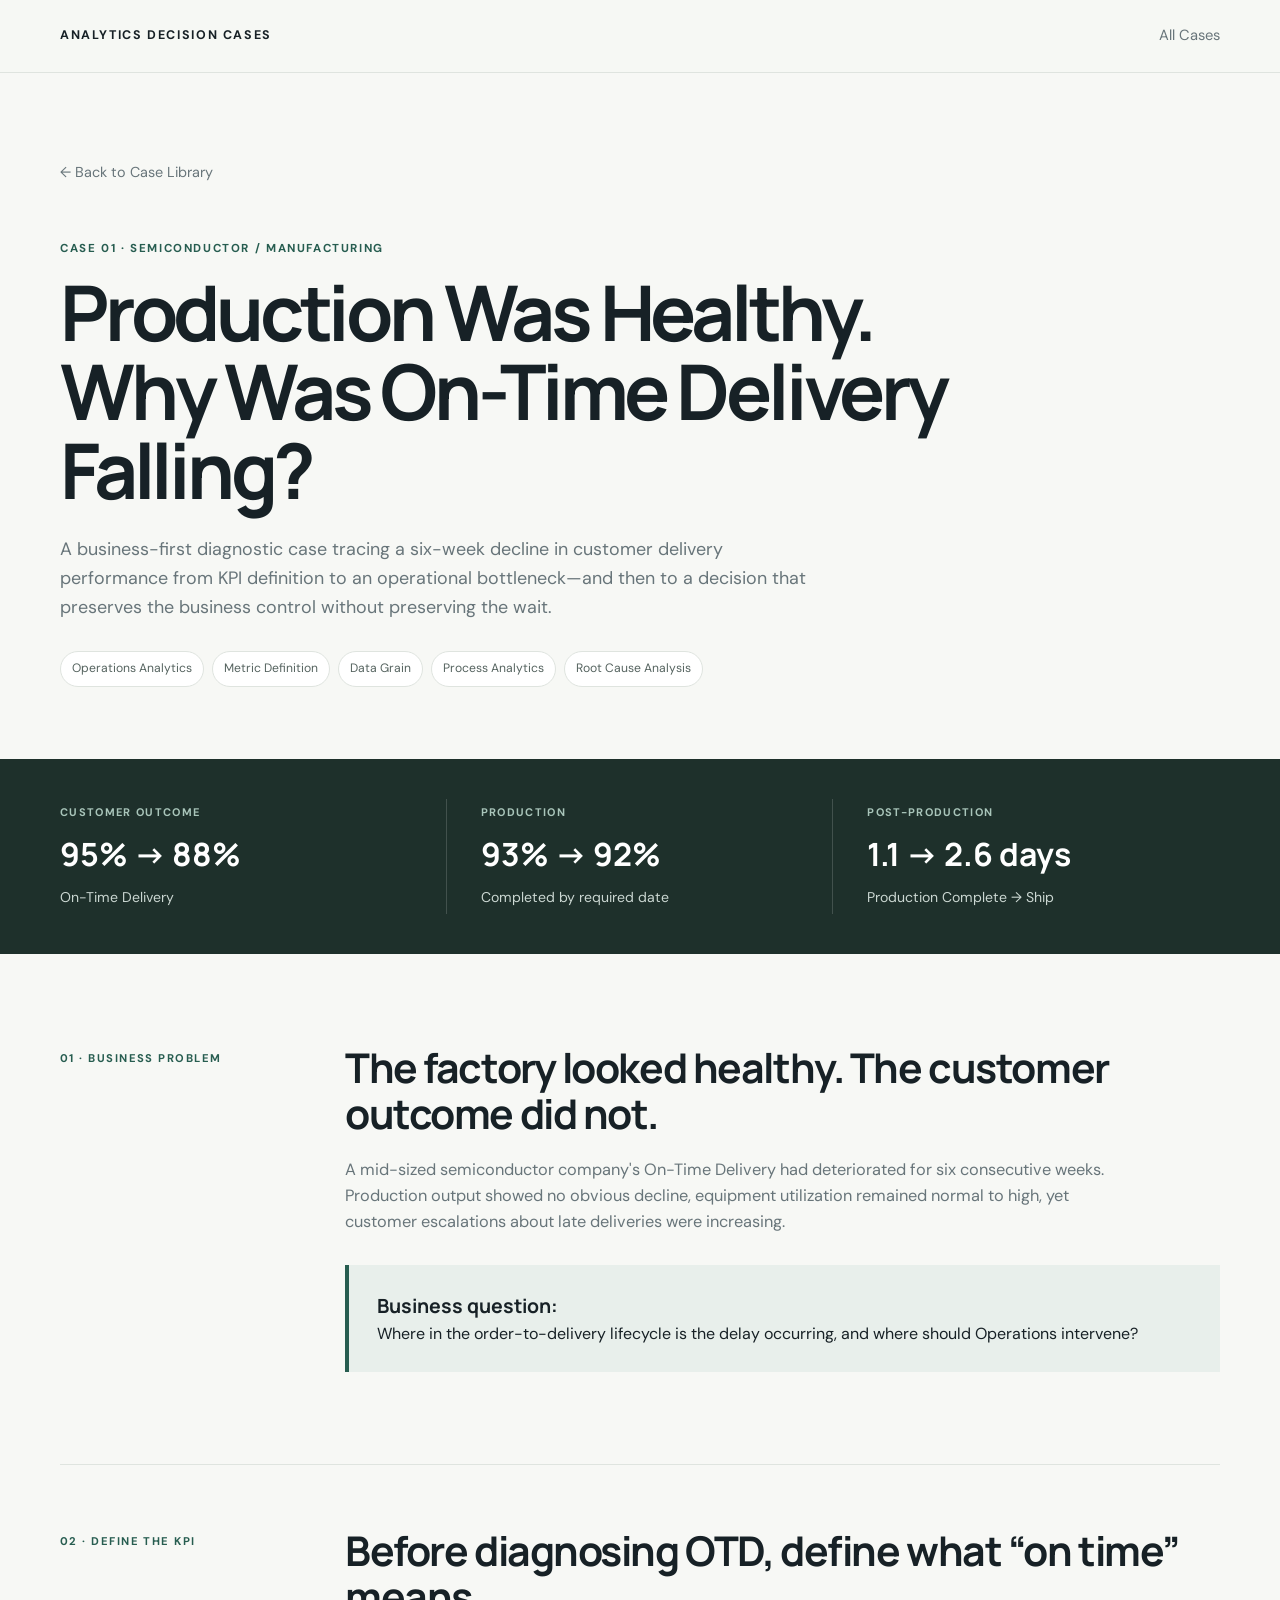
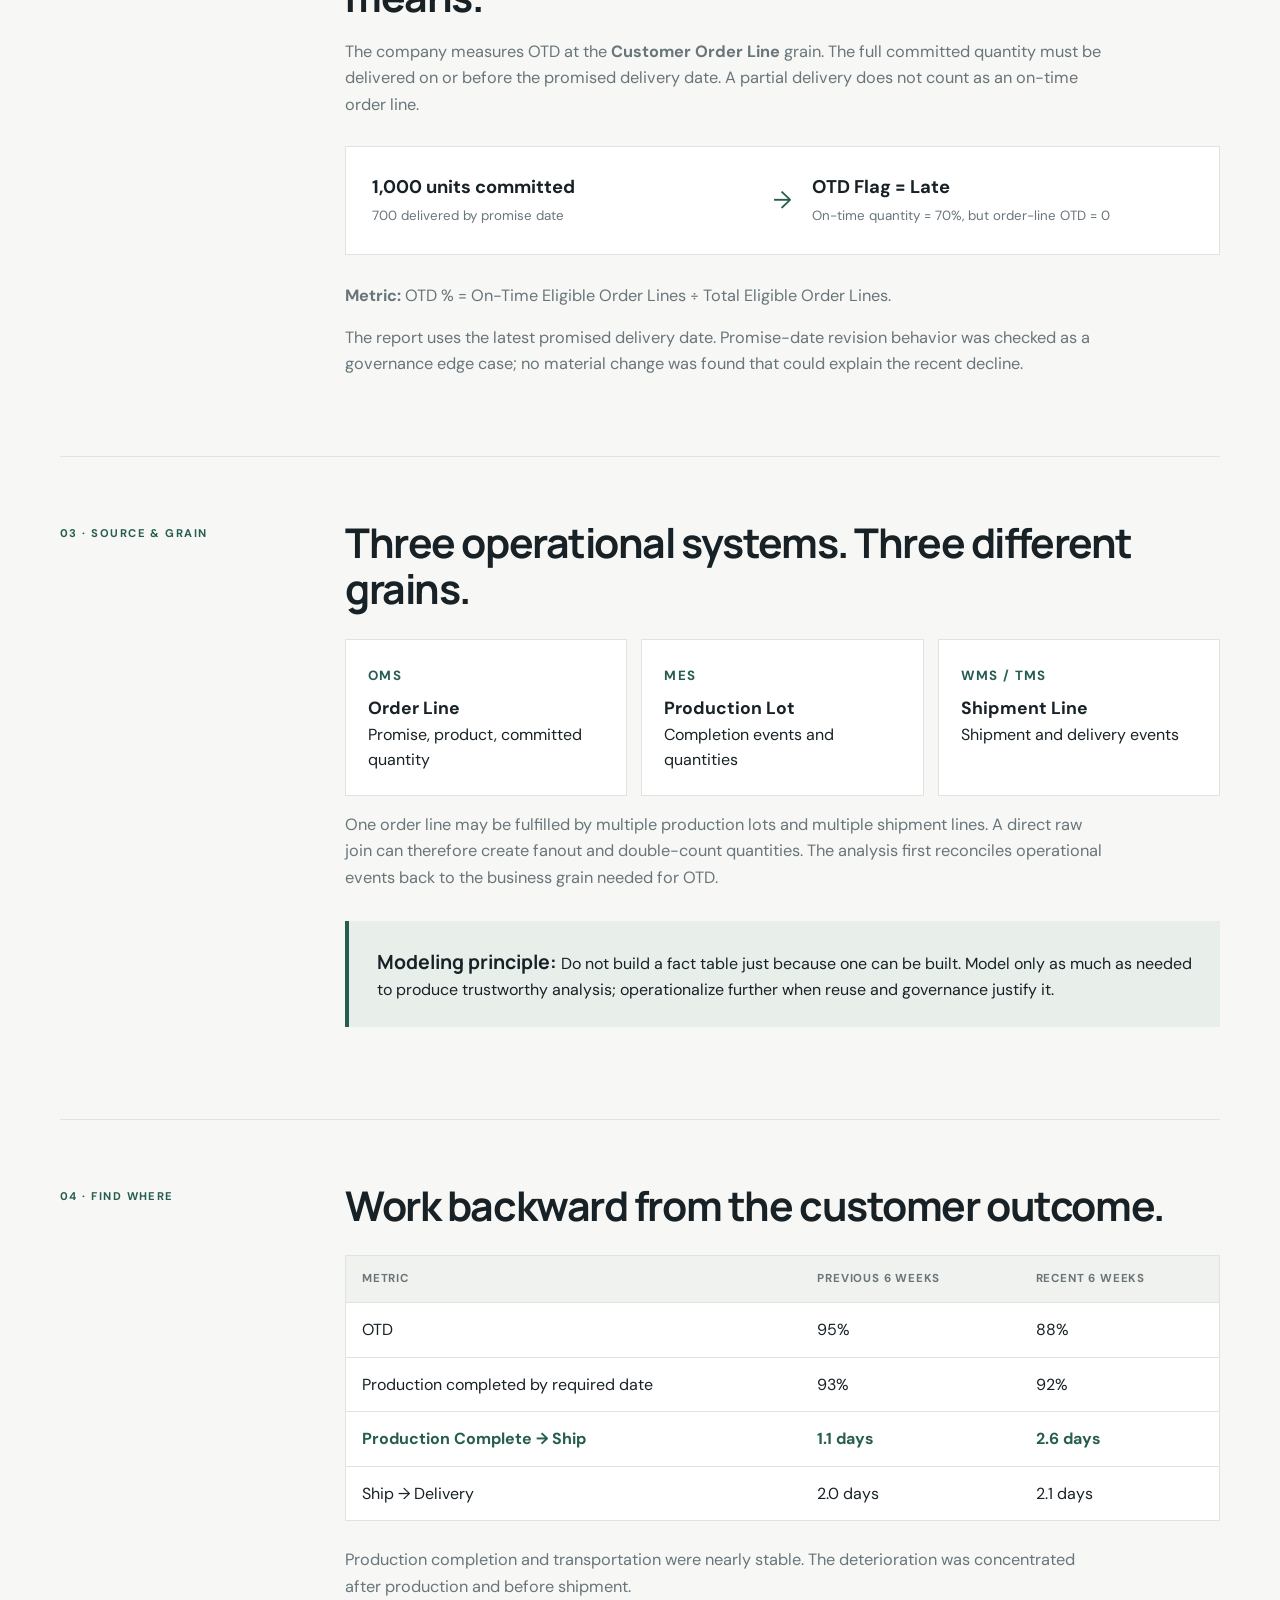
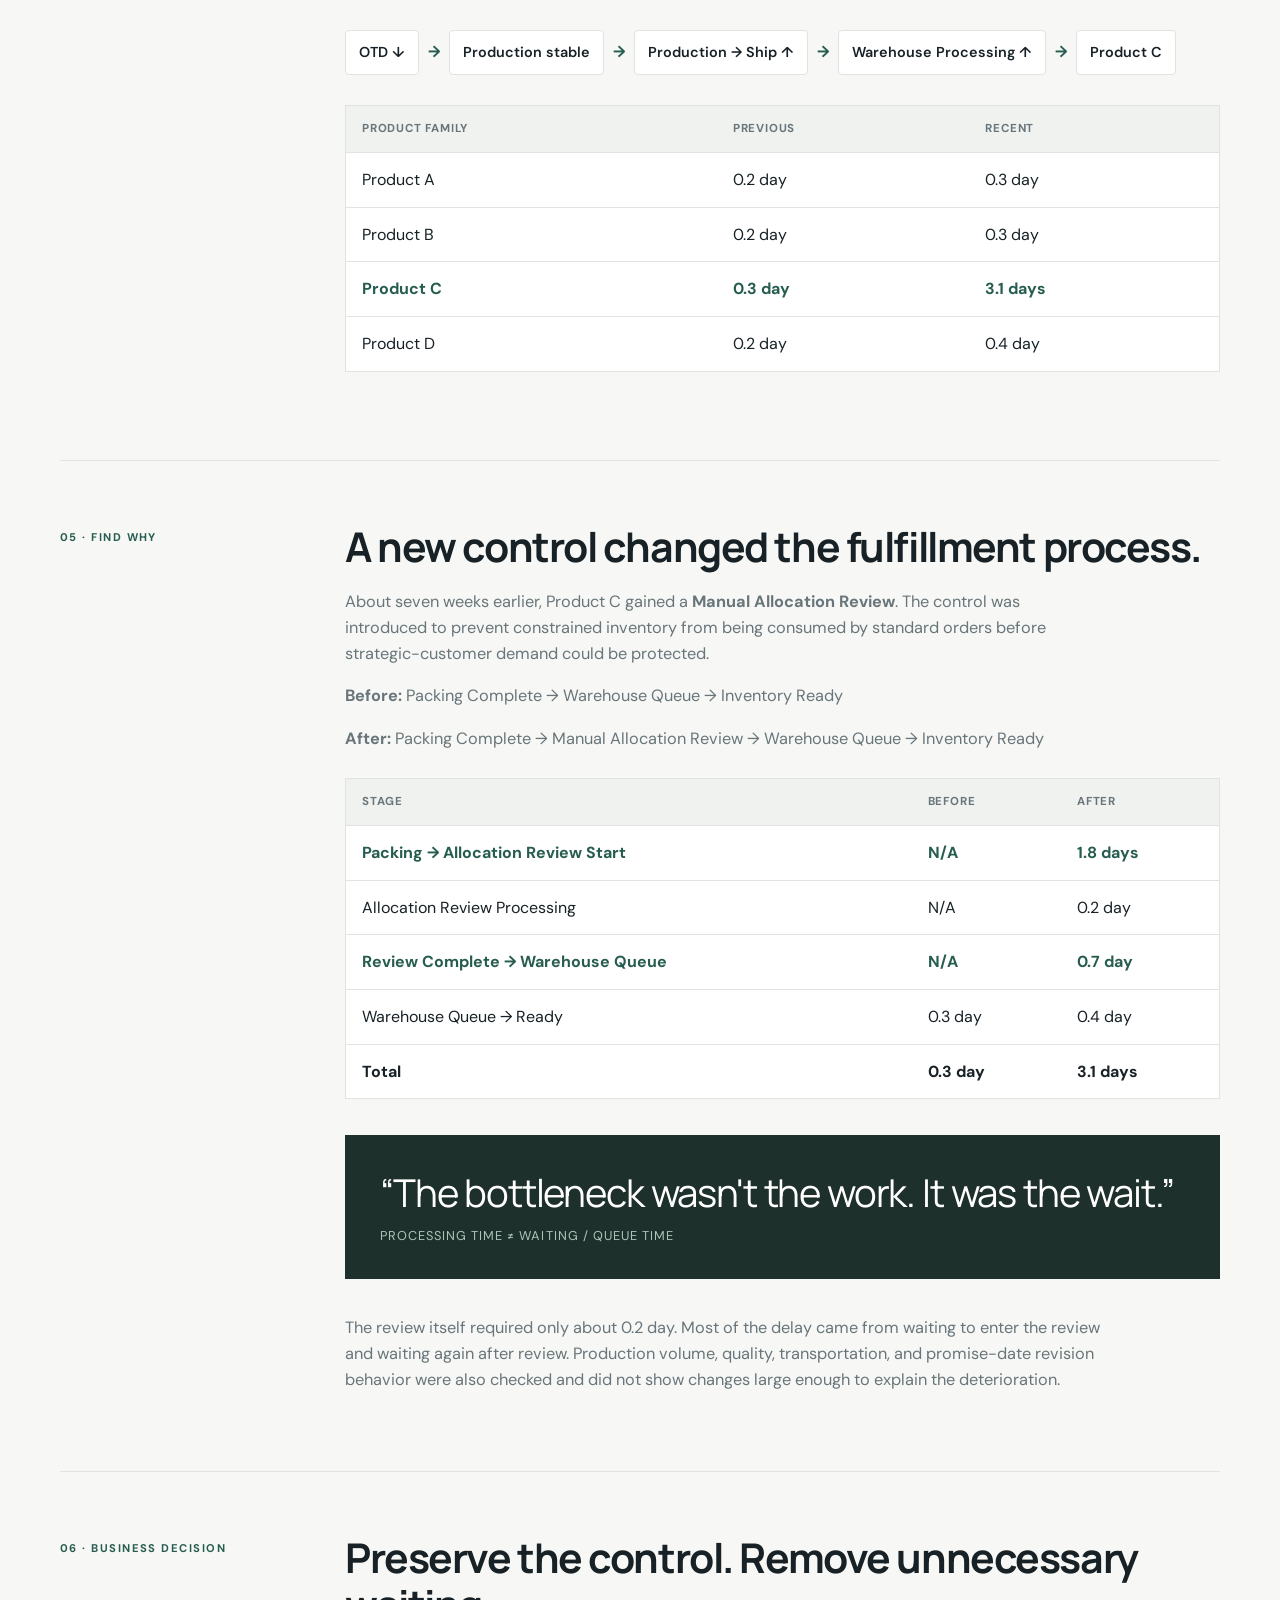
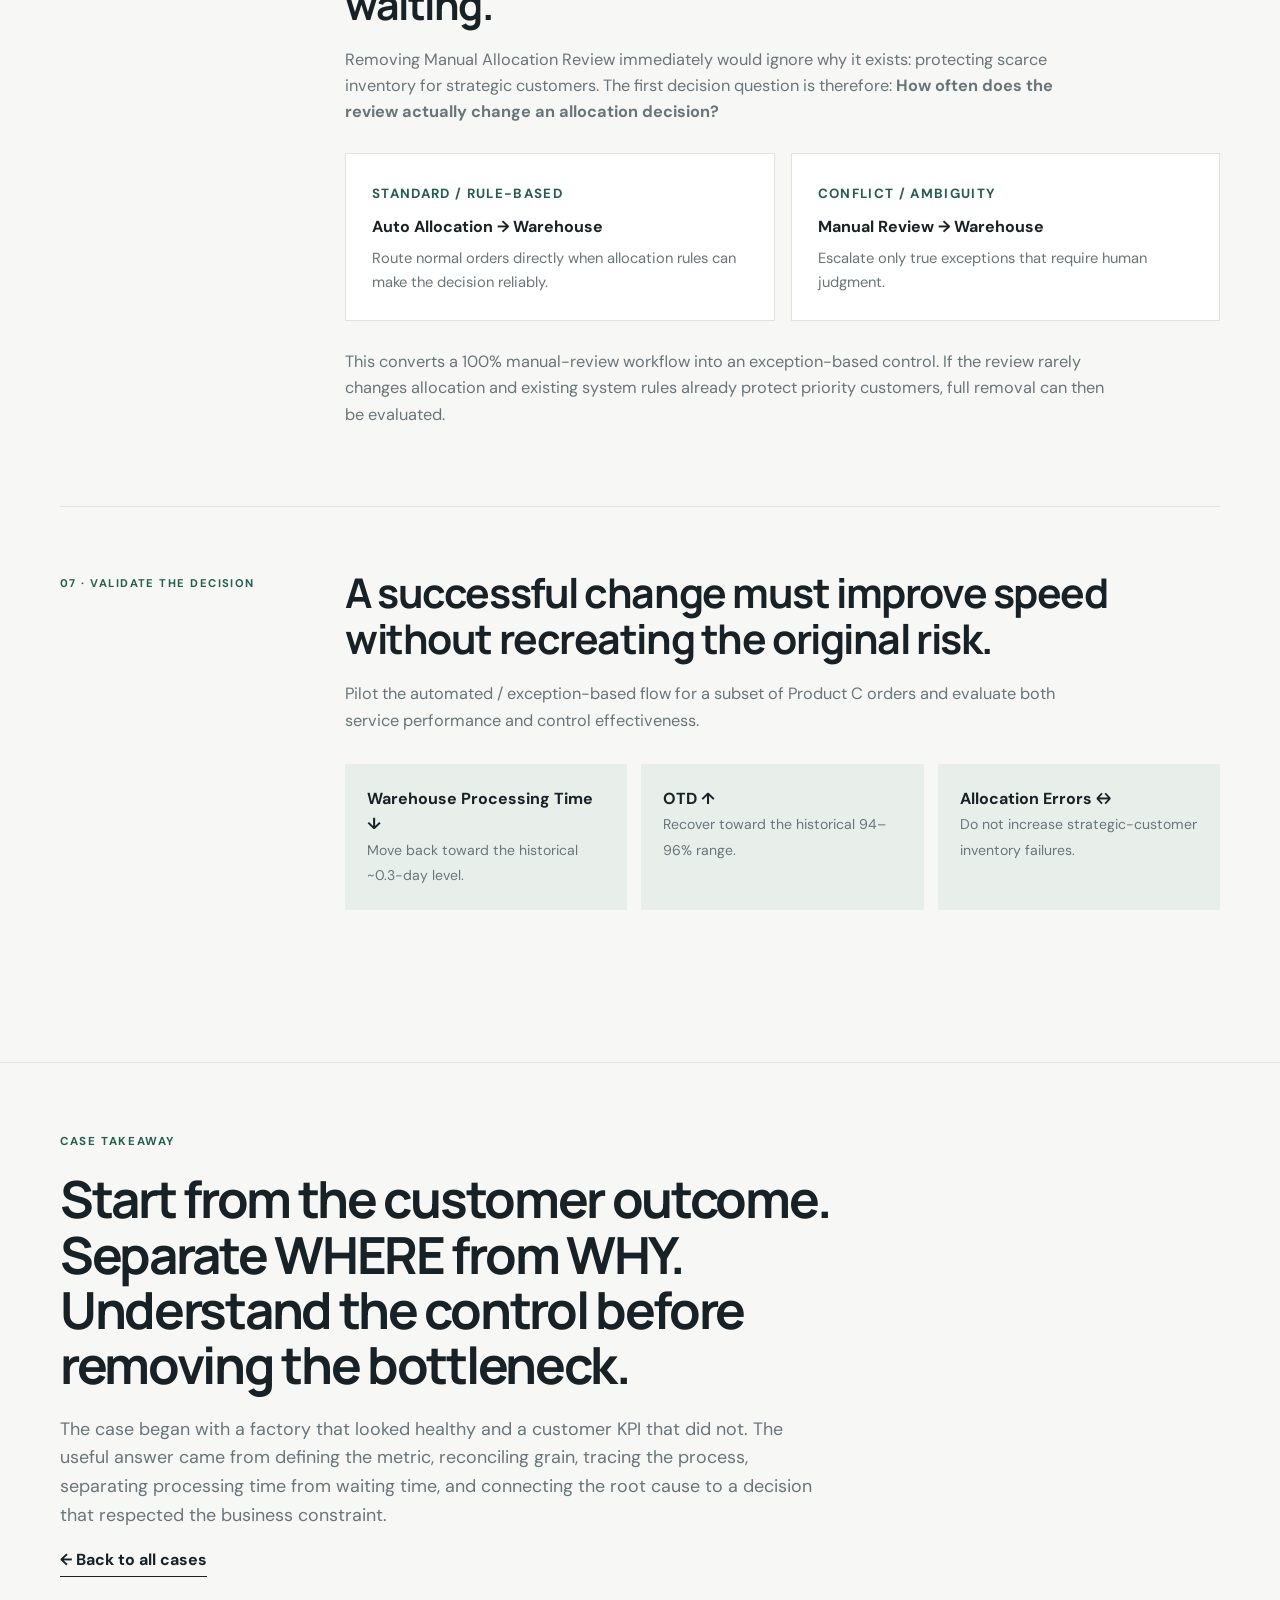
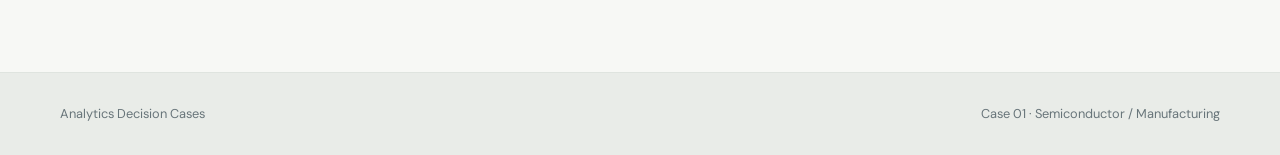
==== cases/semiconductor-otd/index.html @ 9d2b7da4 "Add files via upload" ====
<!DOCTYPE html>
<html lang="en">
<head>
  <meta charset="UTF-8">
  <meta name="viewport" content="width=device-width, initial-scale=1.0">
  <meta name="description" content="Semiconductor operations analytics case: diagnosing why on-time delivery fell while production remained healthy.">
  <title>Semiconductor OTD Case | Analytics Decision Cases</title>
  <link rel="stylesheet" href="../../styles.css">
  <style>
    .case-hero{padding:86px 0 72px}.back-link{display:inline-block;margin-bottom:44px;color:var(--muted);text-decoration:none;font-size:.9rem}
    .back-link:hover{color:var(--accent)}.case-kicker{color:var(--accent);font-size:.72rem;font-weight:700;letter-spacing:.14em}
    .case-hero h1{max-width:900px;margin:14px 0 26px;font-family:"Manrope",Arial,sans-serif;font-size:clamp(2.7rem,6vw,5rem);line-height:1.03;letter-spacing:-.055em}
    .case-intro{max-width:760px;color:var(--muted);font-size:1.12rem}.case-tags{display:flex;flex-wrap:wrap;gap:8px;margin-top:30px}
    .case-tags span{padding:7px 11px;border:1px solid var(--line);border-radius:999px;font-size:.76rem;color:#55635f;background:white}
    .metric-band{background:var(--dark);color:white;padding:40px 0}.metric-grid{display:grid;grid-template-columns:repeat(3,1fr);gap:0}
    .metric{padding:5px 34px;border-right:1px solid rgba(255,255,255,.16)}.metric:first-child{padding-left:0}.metric:last-child{border:0}
    .metric small{display:block;color:#a9c5ba;font-size:.69rem;font-weight:700;letter-spacing:.12em}.metric strong{display:block;margin:8px 0 3px;font-family:"Manrope";font-size:2rem}.metric span{color:#cbd7d2;font-size:.88rem}
    .story{padding:90px 0}.story-section{display:grid;grid-template-columns:220px 1fr;gap:65px;padding:62px 0;border-top:1px solid var(--line)}
    .story-section:first-child{border-top:0;padding-top:0}.step{color:var(--accent);font-size:.7rem;font-weight:700;letter-spacing:.13em}
    .story-section h2{margin:0 0 20px;font-family:"Manrope";font-size:clamp(1.8rem,3.2vw,2.7rem);line-height:1.13;letter-spacing:-.035em}
    .story-section p{max-width:760px;color:var(--muted);font-size:1.02rem}.callout{margin:30px 0;padding:25px 28px;background:var(--accent-soft);border-left:4px solid var(--accent)}
    .callout strong{font-family:"Manrope";font-size:1.22rem}.rule{display:grid;grid-template-columns:1fr auto 1fr;gap:20px;align-items:center;margin:28px 0;padding:26px;background:white;border:1px solid var(--line)}
    .rule-box strong{display:block;font-size:1.15rem}.rule-box small{color:var(--muted)}.arrow{color:var(--accent);font-size:1.5rem}
    .grain-grid{display:grid;grid-template-columns:repeat(3,1fr);gap:14px;margin-top:28px}.grain-card{background:white;border:1px solid var(--line);padding:22px}
    .grain-card small{color:var(--accent);font-weight:700;letter-spacing:.1em}.grain-card strong{display:block;margin-top:6px;font-size:1.1rem}
    .data-table{width:100%;border-collapse:collapse;margin:26px 0;background:white;border:1px solid var(--line)}
    .data-table th,.data-table td{text-align:left;padding:14px 16px;border-bottom:1px solid var(--line)}.data-table th{font-size:.72rem;letter-spacing:.07em;color:var(--muted);background:#f0f2ef}
    .data-table tr:last-child td{border-bottom:0}.highlight-row td{font-weight:700;color:var(--accent)}
    .diagnostic{margin:30px 0;display:flex;flex-wrap:wrap;align-items:center;gap:9px}.diagnostic span{background:white;border:1px solid var(--line);padding:10px 13px;border-radius:4px;font-weight:600;font-size:.9rem}.diagnostic b{color:var(--accent)}
    .quote{margin:36px 0;padding:35px;background:var(--dark);color:white;font-family:"Manrope";font-size:clamp(1.5rem,3vw,2.4rem);line-height:1.2;letter-spacing:-.03em}
    .quote small{display:block;margin-top:12px;color:#a9c5ba;font-family:"DM Sans";font-size:.8rem;letter-spacing:.08em}
    .decision-flow{display:grid;grid-template-columns:1fr 1fr;gap:16px;margin:28px 0}.decision-card{padding:26px;background:white;border:1px solid var(--line)}
    .decision-card small{color:var(--accent);font-weight:700;letter-spacing:.1em}.decision-card strong{display:block;margin:8px 0}.decision-card p{margin:0;font-size:.92rem}
    .success{display:grid;grid-template-columns:repeat(3,1fr);gap:14px;margin-top:30px}.success div{padding:22px;background:var(--accent-soft)}.success strong{display:block}.success span{font-size:.88rem;color:var(--muted)}
    .closing{padding:70px 0 95px;border-top:1px solid var(--line)}.closing h2{max-width:800px;font-family:"Manrope";font-size:clamp(2rem,4vw,3.5rem);line-height:1.08;letter-spacing:-.045em;margin:0 0 22px}
    @media(max-width:800px){.metric-grid,.grain-grid,.success,.decision-flow{grid-template-columns:1fr}.metric{padding:20px 0;border-right:0;border-bottom:1px solid rgba(255,255,255,.16)}.story-section{grid-template-columns:1fr;gap:16px}.rule{grid-template-columns:1fr}.arrow{transform:rotate(90deg);width:max-content}.data-table{font-size:.84rem}.data-table th,.data-table td{padding:11px 9px}}
  </style>
</head>
<body>
<header class="site-header">
  <div class="container nav">
    <a class="brand" href="../../">ANALYTICS DECISION CASES</a>
    <a class="nav-link" href="../../#cases">All Cases</a>
  </div>
</header>

<main>
<section class="case-hero container">
  <a class="back-link" href="../../">← Back to Case Library</a>
  <p class="case-kicker">CASE 01 · SEMICONDUCTOR / MANUFACTURING</p>
  <h1>Production Was Healthy. Why Was On-Time Delivery Falling?</h1>
  <p class="case-intro">A business-first diagnostic case tracing a six-week decline in customer delivery performance from KPI definition to an operational bottleneck—and then to a decision that preserves the business control without preserving the wait.</p>
  <div class="case-tags"><span>Operations Analytics</span><span>Metric Definition</span><span>Data Grain</span><span>Process Analytics</span><span>Root Cause Analysis</span></div>
</section>

<section class="metric-band">
  <div class="container metric-grid">
    <div class="metric"><small>CUSTOMER OUTCOME</small><strong>95% → 88%</strong><span>On-Time Delivery</span></div>
    <div class="metric"><small>PRODUCTION</small><strong>93% → 92%</strong><span>Completed by required date</span></div>
    <div class="metric"><small>POST-PRODUCTION</small><strong>1.1 → 2.6 days</strong><span>Production Complete → Ship</span></div>
  </div>
</section>

<div class="story container">
<section class="story-section">
  <div><span class="step">01 · BUSINESS PROBLEM</span></div>
  <div>
    <h2>The factory looked healthy. The customer outcome did not.</h2>
    <p>A mid-sized semiconductor company's On-Time Delivery had deteriorated for six consecutive weeks. Production output showed no obvious decline, equipment utilization remained normal to high, yet customer escalations about late deliveries were increasing.</p>
    <div class="callout"><strong>Business question:</strong><br>Where in the order-to-delivery lifecycle is the delay occurring, and where should Operations intervene?</div>
  </div>
</section>

<section class="story-section">
  <div><span class="step">02 · DEFINE THE KPI</span></div>
  <div>
    <h2>Before diagnosing OTD, define what “on time” means.</h2>
    <p>The company measures OTD at the <strong>Customer Order Line</strong> grain. The full committed quantity must be delivered on or before the promised delivery date. A partial delivery does not count as an on-time order line.</p>
    <div class="rule">
      <div class="rule-box"><strong>1,000 units committed</strong><small>700 delivered by promise date</small></div>
      <div class="arrow">→</div>
      <div class="rule-box"><strong>OTD Flag = Late</strong><small>On-time quantity = 70%, but order-line OTD = 0</small></div>
    </div>
    <p><strong>Metric:</strong> OTD % = On-Time Eligible Order Lines ÷ Total Eligible Order Lines.</p>
    <p>The report uses the latest promised delivery date. Promise-date revision behavior was checked as a governance edge case; no material change was found that could explain the recent decline.</p>
  </div>
</section>

<section class="story-section">
  <div><span class="step">03 · SOURCE &amp; GRAIN</span></div>
  <div>
    <h2>Three operational systems. Three different grains.</h2>
    <div class="grain-grid">
      <div class="grain-card"><small>OMS</small><strong>Order Line</strong><span>Promise, product, committed quantity</span></div>
      <div class="grain-card"><small>MES</small><strong>Production Lot</strong><span>Completion events and quantities</span></div>
      <div class="grain-card"><small>WMS / TMS</small><strong>Shipment Line</strong><span>Shipment and delivery events</span></div>
    </div>
    <p>One order line may be fulfilled by multiple production lots and multiple shipment lines. A direct raw join can therefore create fanout and double-count quantities. The analysis first reconciles operational events back to the business grain needed for OTD.</p>
    <div class="callout"><strong>Modeling principle:</strong> Do not build a fact table just because one can be built. Model only as much as needed to produce trustworthy analysis; operationalize further when reuse and governance justify it.</div>
  </div>
</section>

<section class="story-section">
  <div><span class="step">04 · FIND WHERE</span></div>
  <div>
    <h2>Work backward from the customer outcome.</h2>
    <table class="data-table">
      <thead><tr><th>METRIC</th><th>PREVIOUS 6 WEEKS</th><th>RECENT 6 WEEKS</th></tr></thead>
      <tbody>
        <tr><td>OTD</td><td>95%</td><td>88%</td></tr>
        <tr><td>Production completed by required date</td><td>93%</td><td>92%</td></tr>
        <tr class="highlight-row"><td>Production Complete → Ship</td><td>1.1 days</td><td>2.6 days</td></tr>
        <tr><td>Ship → Delivery</td><td>2.0 days</td><td>2.1 days</td></tr>
      </tbody>
    </table>
    <p>Production completion and transportation were nearly stable. The deterioration was concentrated after production and before shipment.</p>
    <div class="diagnostic"><span>OTD ↓</span><b>→</b><span>Production stable</span><b>→</b><span>Production → Ship ↑</span><b>→</b><span>Warehouse Processing ↑</span><b>→</b><span>Product C</span></div>
    <table class="data-table">
      <thead><tr><th>PRODUCT FAMILY</th><th>PREVIOUS</th><th>RECENT</th></tr></thead>
      <tbody><tr><td>Product A</td><td>0.2 day</td><td>0.3 day</td></tr><tr><td>Product B</td><td>0.2 day</td><td>0.3 day</td></tr><tr class="highlight-row"><td>Product C</td><td>0.3 day</td><td>3.1 days</td></tr><tr><td>Product D</td><td>0.2 day</td><td>0.4 day</td></tr></tbody>
    </table>
  </div>
</section>

<section class="story-section">
  <div><span class="step">05 · FIND WHY</span></div>
  <div>
    <h2>A new control changed the fulfillment process.</h2>
    <p>About seven weeks earlier, Product C gained a <strong>Manual Allocation Review</strong>. The control was introduced to prevent constrained inventory from being consumed by standard orders before strategic-customer demand could be protected.</p>
    <p><strong>Before:</strong> Packing Complete → Warehouse Queue → Inventory Ready</p>
    <p><strong>After:</strong> Packing Complete → Manual Allocation Review → Warehouse Queue → Inventory Ready</p>
    <table class="data-table">
      <thead><tr><th>STAGE</th><th>BEFORE</th><th>AFTER</th></tr></thead>
      <tbody>
        <tr class="highlight-row"><td>Packing → Allocation Review Start</td><td>N/A</td><td>1.8 days</td></tr>
        <tr><td>Allocation Review Processing</td><td>N/A</td><td>0.2 day</td></tr>
        <tr class="highlight-row"><td>Review Complete → Warehouse Queue</td><td>N/A</td><td>0.7 day</td></tr>
        <tr><td>Warehouse Queue → Ready</td><td>0.3 day</td><td>0.4 day</td></tr>
        <tr><td><strong>Total</strong></td><td><strong>0.3 day</strong></td><td><strong>3.1 days</strong></td></tr>
      </tbody>
    </table>
    <div class="quote">“The bottleneck wasn't the work. It was the wait.”<small>PROCESSING TIME ≠ WAITING / QUEUE TIME</small></div>
    <p>The review itself required only about 0.2 day. Most of the delay came from waiting to enter the review and waiting again after review. Production volume, quality, transportation, and promise-date revision behavior were also checked and did not show changes large enough to explain the deterioration.</p>
  </div>
</section>

<section class="story-section">
  <div><span class="step">06 · BUSINESS DECISION</span></div>
  <div>
    <h2>Preserve the control. Remove unnecessary waiting.</h2>
    <p>Removing Manual Allocation Review immediately would ignore why it exists: protecting scarce inventory for strategic customers. The first decision question is therefore: <strong>How often does the review actually change an allocation decision?</strong></p>
    <div class="decision-flow">
      <div class="decision-card"><small>STANDARD / RULE-BASED</small><strong>Auto Allocation → Warehouse</strong><p>Route normal orders directly when allocation rules can make the decision reliably.</p></div>
      <div class="decision-card"><small>CONFLICT / AMBIGUITY</small><strong>Manual Review → Warehouse</strong><p>Escalate only true exceptions that require human judgment.</p></div>
    </div>
    <p>This converts a 100% manual-review workflow into an exception-based control. If the review rarely changes allocation and existing system rules already protect priority customers, full removal can then be evaluated.</p>
  </div>
</section>

<section class="story-section">
  <div><span class="step">07 · VALIDATE THE DECISION</span></div>
  <div>
    <h2>A successful change must improve speed without recreating the original risk.</h2>
    <p>Pilot the automated / exception-based flow for a subset of Product C orders and evaluate both service performance and control effectiveness.</p>
    <div class="success">
      <div><strong>Warehouse Processing Time ↓</strong><span>Move back toward the historical ~0.3-day level.</span></div>
      <div><strong>OTD ↑</strong><span>Recover toward the historical 94–96% range.</span></div>
      <div><strong>Allocation Errors ↔</strong><span>Do not increase strategic-customer inventory failures.</span></div>
    </div>
  </div>
</section>
</div>

<section class="closing">
  <div class="container">
    <p class="section-label">CASE TAKEAWAY</p>
    <h2>Start from the customer outcome. Separate WHERE from WHY. Understand the control before removing the bottleneck.</h2>
    <p class="case-intro">The case began with a factory that looked healthy and a customer KPI that did not. The useful answer came from defining the metric, reconciling grain, tracing the process, separating processing time from waiting time, and connecting the root cause to a decision that respected the business constraint.</p>
    <a class="primary-link" href="../../">← Back to all cases</a>
  </div>
</section>
</main>

<footer><div class="container footer-inner"><span>Analytics Decision Cases</span><span>Case 01 · Semiconductor / Manufacturing</span></div></footer>
</body>
</html>
---- styles.css ----
@import url('https://fonts.googleapis.com/css2?family=DM+Sans:wght@400;500;600;700&family=Manrope:wght@600;700&display=swap');

:root {
  --ink: #172126;
  --muted: #68757a;
  --paper: #f7f8f5;
  --white: #ffffff;
  --line: #dfe4df;
  --accent: #275d50;
  --accent-soft: #e8efeb;
  --dark: #1e302b;
  --max: 1160px;
}

* { box-sizing: border-box; }
html { scroll-behavior: smooth; }
body {
  margin: 0;
  color: var(--ink);
  background: var(--paper);
  font-family: "DM Sans", Arial, sans-serif;
  line-height: 1.6;
}
a { color: inherit; }
.container { width: min(calc(100% - 48px), var(--max)); margin: 0 auto; }

.site-header {
  border-bottom: 1px solid var(--line);
  background: rgba(247,248,245,.94);
}
.nav {
  min-height: 72px;
  display: flex;
  align-items: center;
  justify-content: space-between;
}
.brand {
  text-decoration: none;
  font-size: .78rem;
  font-weight: 700;
  letter-spacing: .13em;
}
.nav-link {
  text-decoration: none;
  color: var(--muted);
  font-size: .92rem;
}
.nav-link:hover, .case-link:hover, .primary-link:hover { color: var(--accent); }

.hero { padding: 110px 0 100px; max-width: var(--max); }
.eyebrow, .section-label, .snapshot-label {
  margin: 0 0 20px;
  color: var(--accent);
  font-size: .72rem;
  font-weight: 700;
  letter-spacing: .14em;
}
.hero h1 {
  max-width: 950px;
  margin: 0;
  font-family: "Manrope", Arial, sans-serif;
  font-size: clamp(2.7rem, 6vw, 5.3rem);
  line-height: 1.02;
  letter-spacing: -.055em;
}
.hero-copy {
  max-width: 720px;
  margin: 34px 0 30px;
  color: var(--muted);
  font-size: 1.12rem;
}
.primary-link, .case-link {
  display: inline-block;
  font-weight: 700;
  text-decoration: none;
  border-bottom: 1px solid currentColor;
  padding-bottom: 3px;
}

.principles {
  padding: 32px 0;
  color: white;
  background: var(--dark);
}
.principles .section-label { color: #a9c5ba; margin-bottom: 13px; }
.process {
  display: flex;
  flex-wrap: wrap;
  gap: 10px 13px;
  align-items: center;
  font-size: .9rem;
}
.process b { color: #8ca49c; font-weight: 400; }

.cases { padding: 105px 0; }
.section-heading {
  display: flex;
  justify-content: space-between;
  align-items: end;
  gap: 30px;
  margin-bottom: 40px;
}
.section-heading h2, .about h2 {
  margin: 0;
  font-family: "Manrope", Arial, sans-serif;
  font-size: clamp(1.8rem, 3.4vw, 2.8rem);
  line-height: 1.12;
  letter-spacing: -.035em;
}
.case-count {
  color: var(--muted);
  font-size: .75rem;
  font-weight: 700;
  letter-spacing: .12em;
}

.case-card {
  display: grid;
  grid-template-columns: 70px minmax(0, 1fr) 300px;
  gap: 34px;
  padding: 42px;
  background: var(--white);
  border: 1px solid var(--line);
  border-radius: 6px;
  box-shadow: 0 12px 35px rgba(31, 49, 43, .05);
}
.case-number {
  color: #aab3af;
  font-family: "Manrope", Arial, sans-serif;
  font-size: 1.1rem;
  font-weight: 700;
}
.case-meta {
  display: flex;
  flex-wrap: wrap;
  gap: 10px 18px;
  color: var(--accent);
  font-size: .7rem;
  font-weight: 700;
  letter-spacing: .12em;
}
.case-content h3 {
  margin: 18px 0;
  font-family: "Manrope", Arial, sans-serif;
  font-size: clamp(1.7rem, 3vw, 2.55rem);
  line-height: 1.12;
  letter-spacing: -.035em;
}
.case-content > p {
  max-width: 650px;
  color: var(--muted);
  margin-bottom: 24px;
}
.tags { display: flex; flex-wrap: wrap; gap: 8px; margin-bottom: 30px; }
.tags span {
  padding: 6px 10px;
  border: 1px solid var(--line);
  border-radius: 999px;
  color: #55635f;
  font-size: .75rem;
}
.case-snapshot {
  border-left: 1px solid var(--line);
  padding-left: 32px;
  display: flex;
  flex-direction: column;
  justify-content: center;
  gap: 28px;
}
.case-snapshot div + div { padding-top: 24px; border-top: 1px solid var(--line); }
.snapshot-label { display: block; margin-bottom: 6px; }
.case-snapshot strong {
  display: block;
  font-family: "Manrope", Arial, sans-serif;
  font-size: 1.45rem;
  line-height: 1.2;
}
.case-snapshot small { color: var(--muted); }

.about {
  padding: 95px 0 110px;
  border-top: 1px solid var(--line);
}
.about-grid {
  display: grid;
  grid-template-columns: .9fr 1.1fr;
  gap: 80px;
  align-items: start;
}
.about-grid p {
  margin: 0;
  max-width: 600px;
  color: var(--muted);
  font-size: 1.06rem;
}

footer { background: #e9ece8; border-top: 1px solid var(--line); }
.footer-inner {
  min-height: 82px;
  display: flex;
  justify-content: space-between;
  align-items: center;
  gap: 24px;
  color: var(--muted);
  font-size: .8rem;
}

@media (max-width: 850px) {
  .hero { padding: 80px 0 75px; }
  .case-card { grid-template-columns: 1fr; padding: 30px; }
  .case-number { display: none; }
  .case-snapshot {
    border-left: 0;
    border-top: 1px solid var(--line);
    padding: 28px 0 0;
  }
  .about-grid { grid-template-columns: 1fr; gap: 28px; }
}
@media (max-width: 560px) {
  .container { width: min(calc(100% - 30px), var(--max)); }
  .hero h1 { font-size: 2.65rem; }
  .section-heading { display: block; }
  .case-count { margin-top: 18px; }
  .footer-inner { align-items: flex-start; flex-direction: column; justify-content: center; }
}
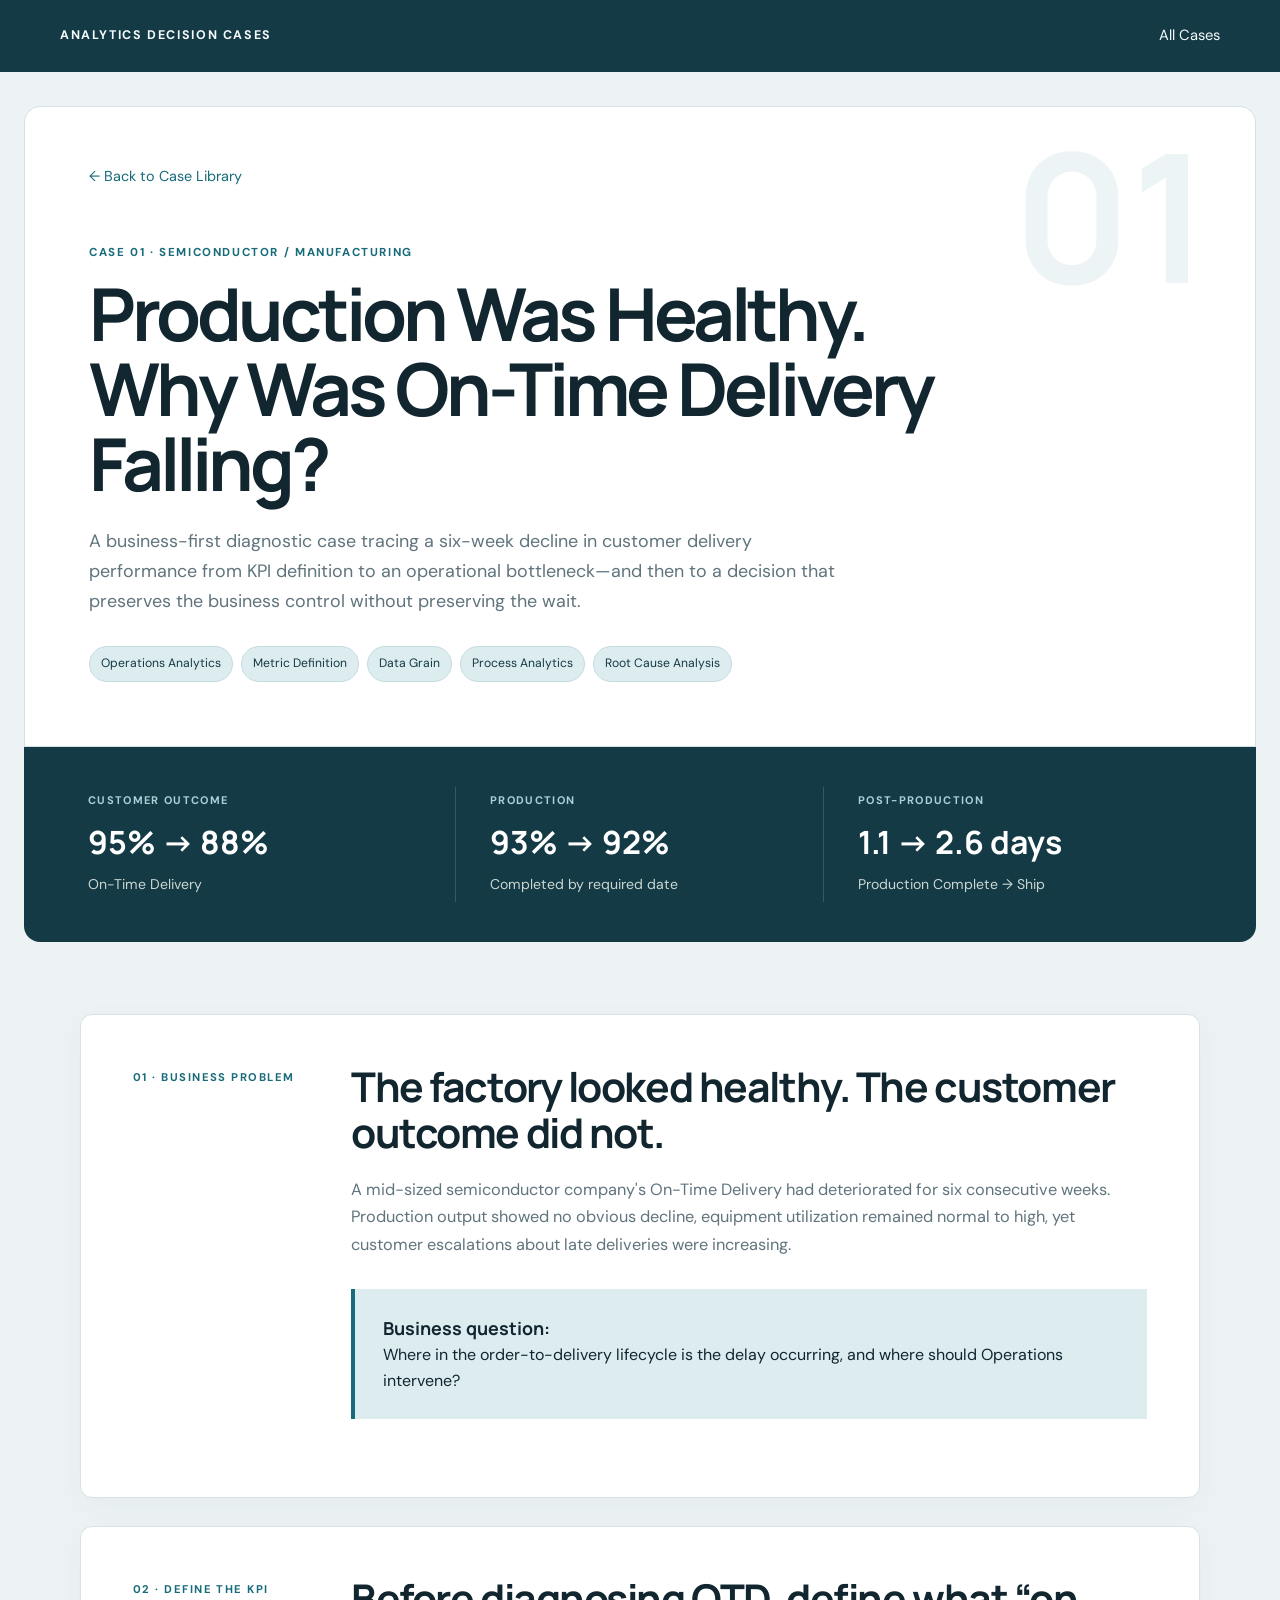
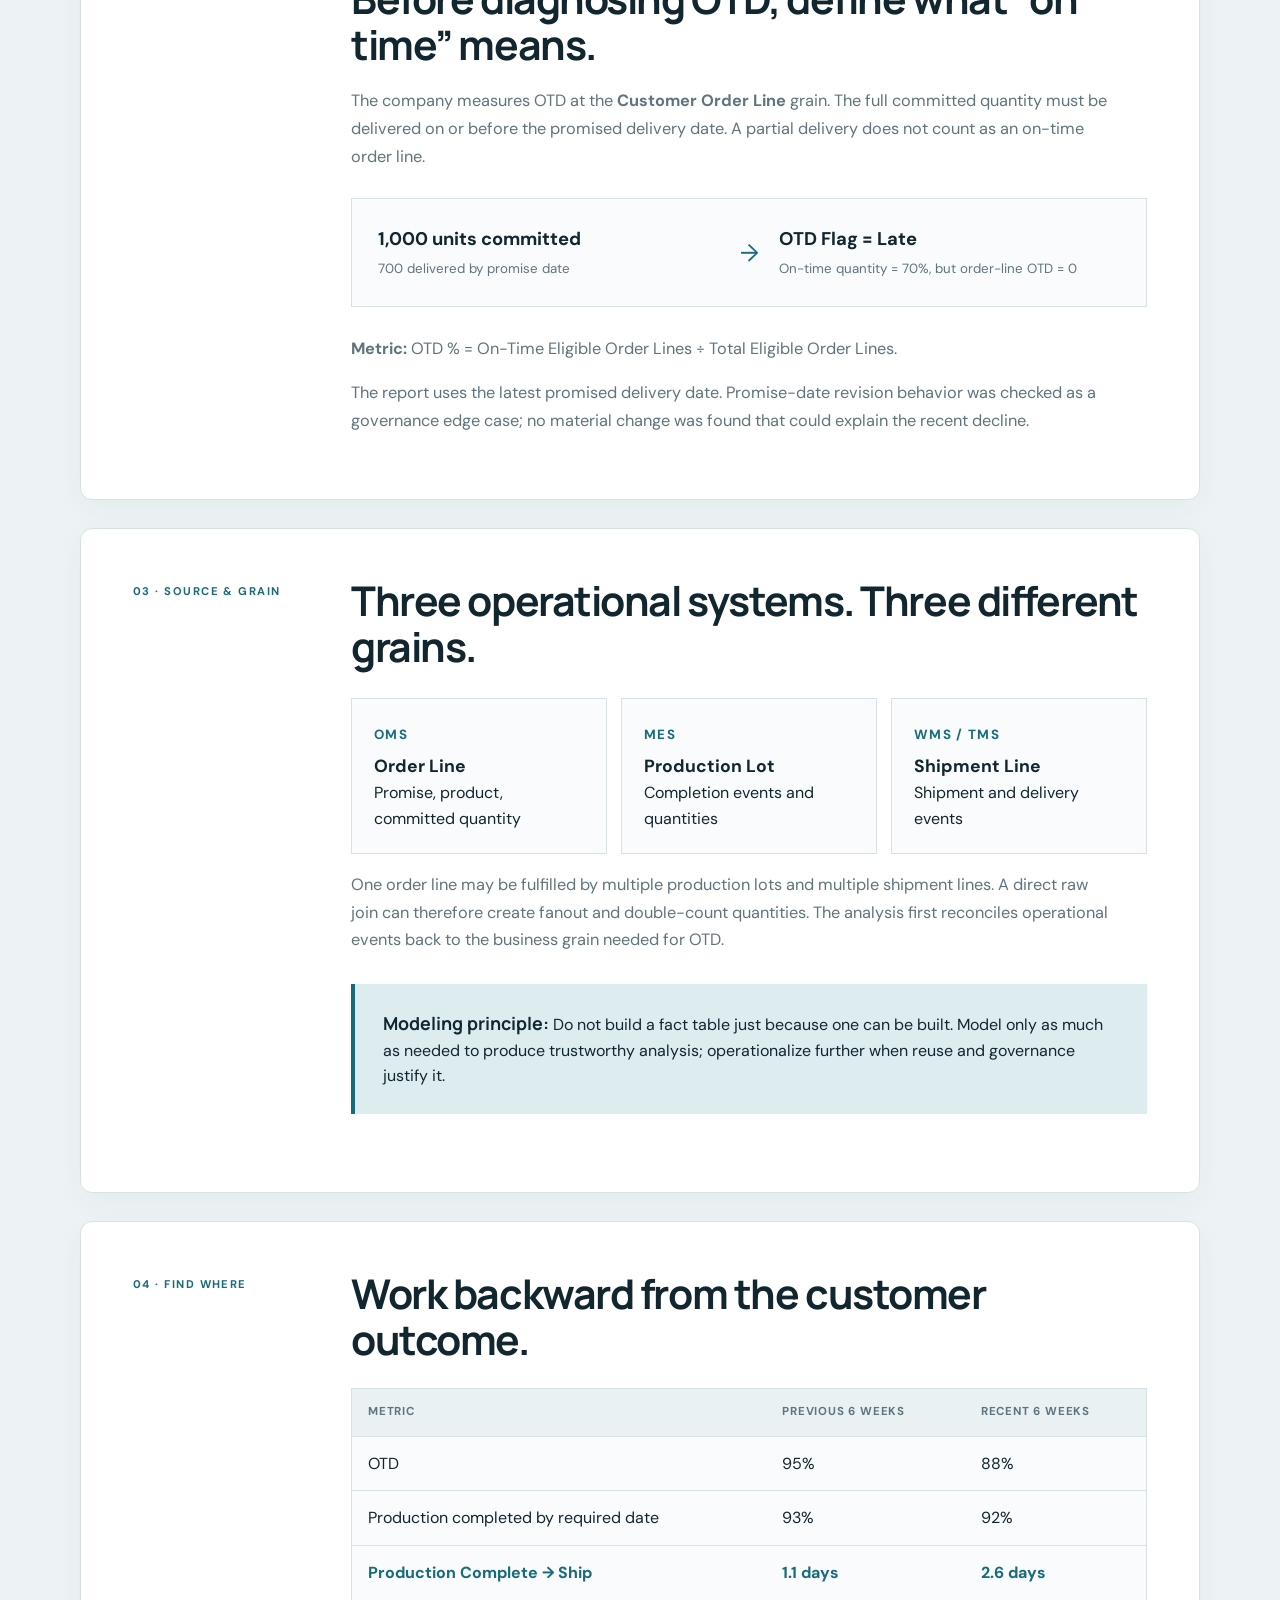
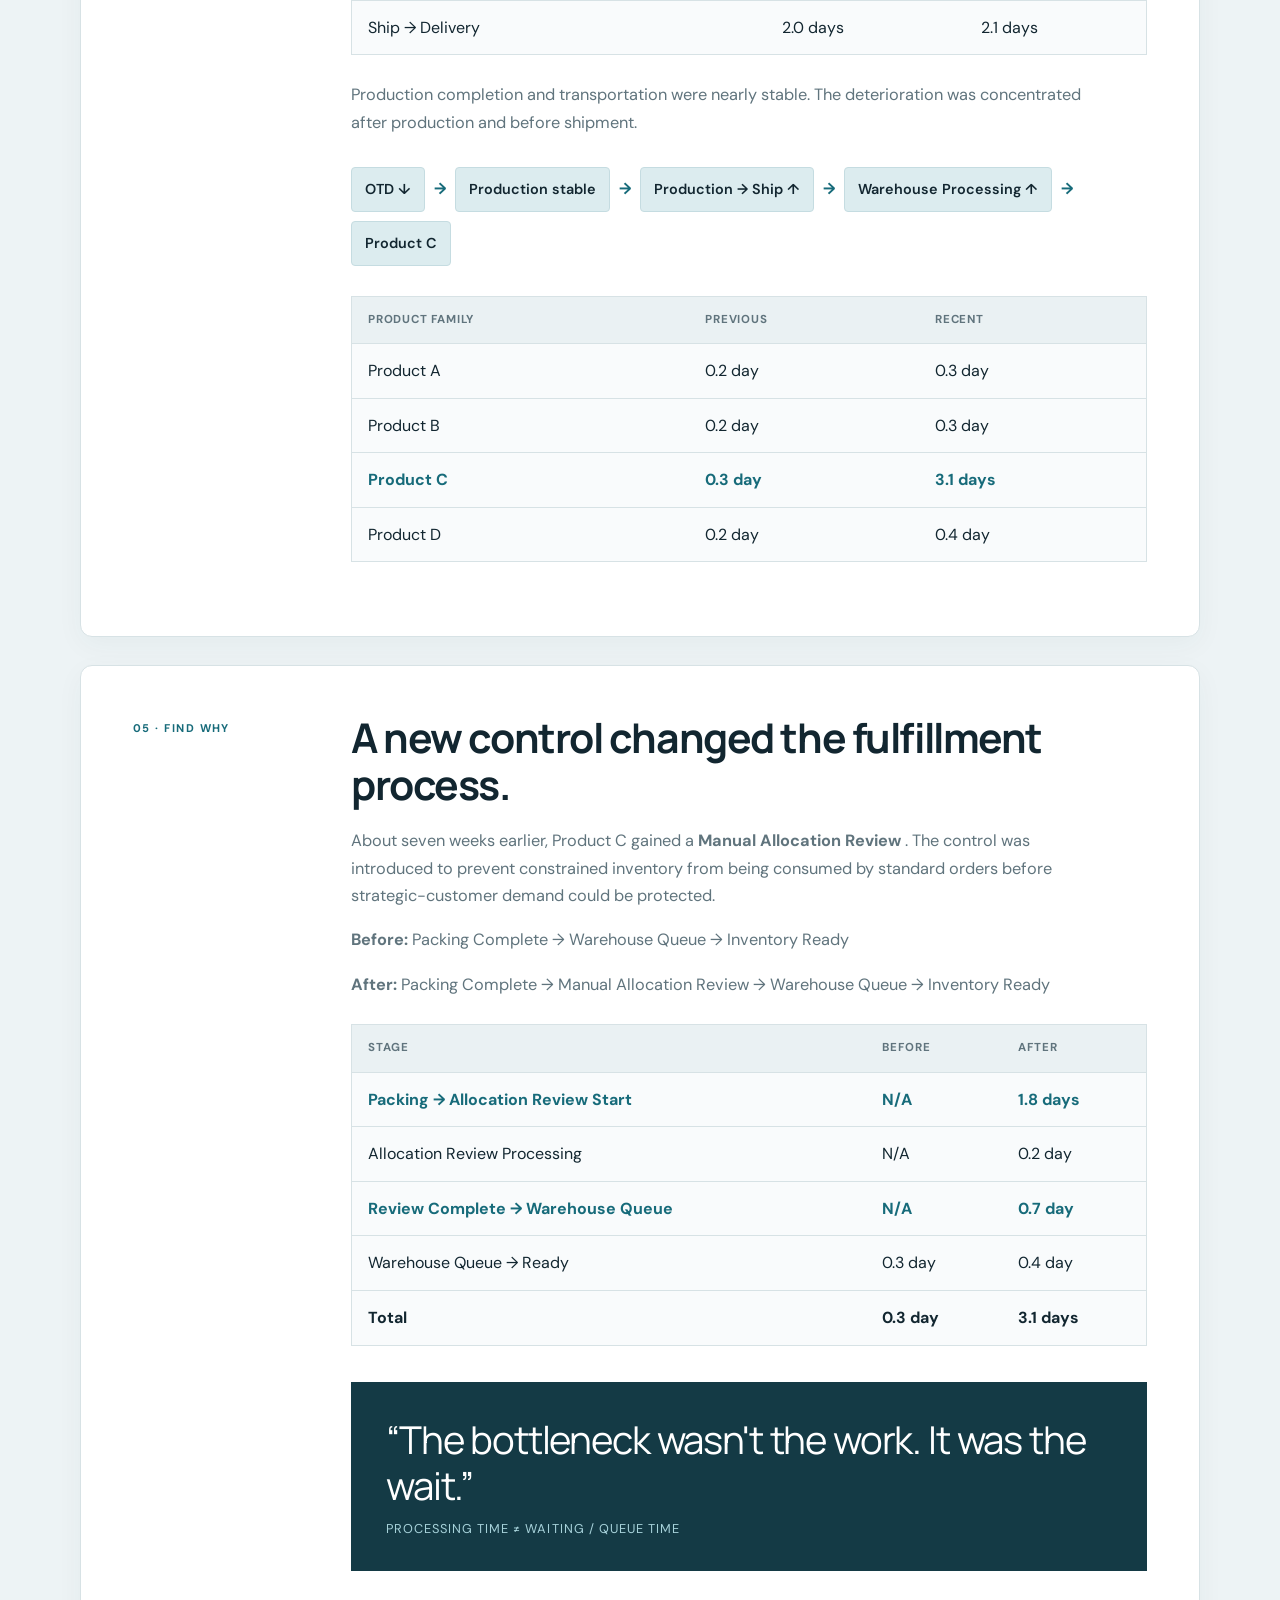
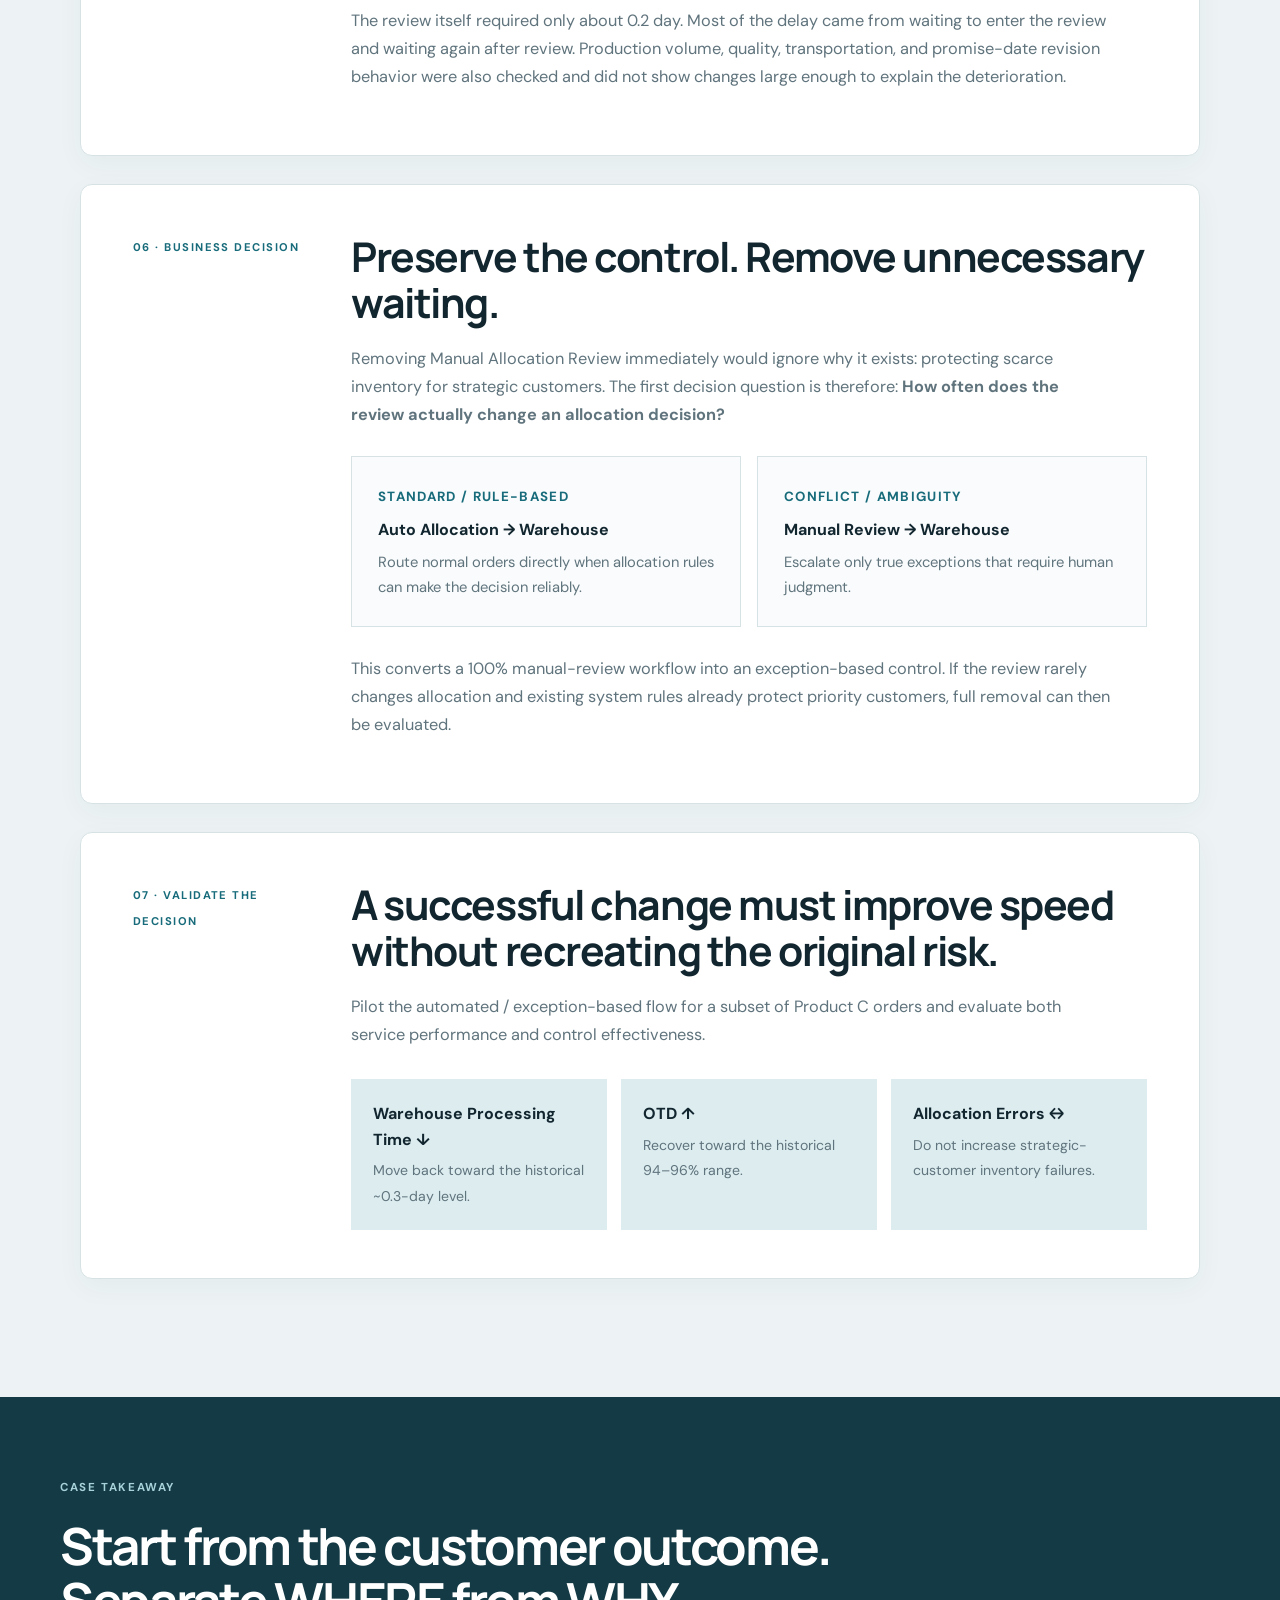
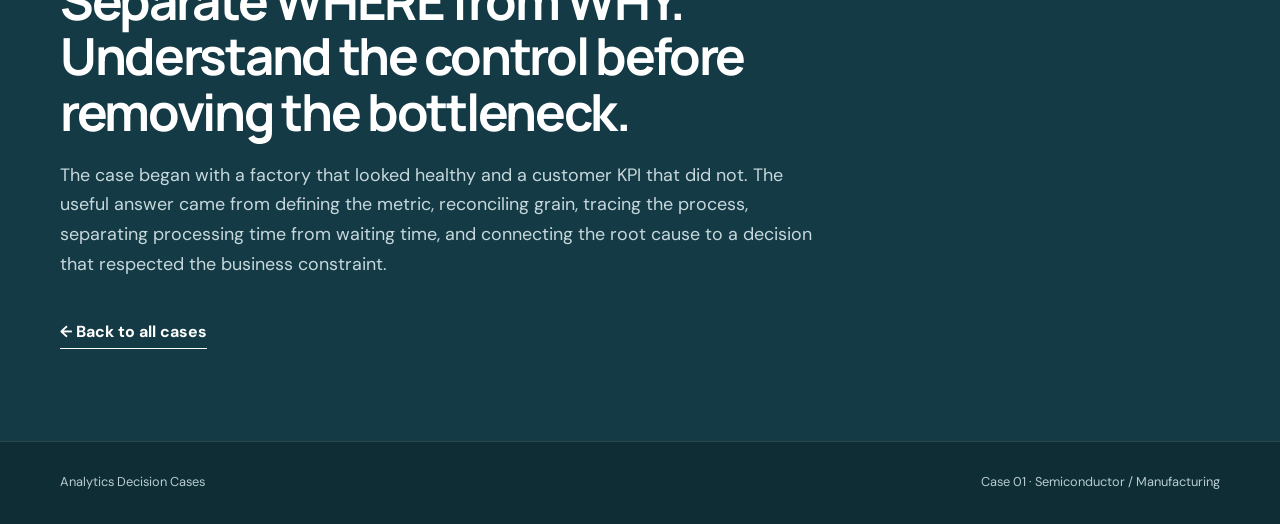
==== commit 21cf9084: "Update fmt.Println message from 'Hello' to 'Goodbye'" ====
--- a/cases/semiconductor-otd/index.html
+++ b/cases/semiconductor-otd/index.html
@@ -1,186 +1,2383 @@
 <!DOCTYPE html>
 <html lang="en">
+
 <head>
-  <meta charset="UTF-8">
-  <meta name="viewport" content="width=device-width, initial-scale=1.0">
-  <meta name="description" content="Semiconductor operations analytics case: diagnosing why on-time delivery fell while production remained healthy.">
-  <title>Semiconductor OTD Case | Analytics Decision Cases</title>
-  <link rel="stylesheet" href="../../styles.css">
-  <style>
-    .case-hero{padding:86px 0 72px}.back-link{display:inline-block;margin-bottom:44px;color:var(--muted);text-decoration:none;font-size:.9rem}
-    .back-link:hover{color:var(--accent)}.case-kicker{color:var(--accent);font-size:.72rem;font-weight:700;letter-spacing:.14em}
-    .case-hero h1{max-width:900px;margin:14px 0 26px;font-family:"Manrope",Arial,sans-serif;font-size:clamp(2.7rem,6vw,5rem);line-height:1.03;letter-spacing:-.055em}
-    .case-intro{max-width:760px;color:var(--muted);font-size:1.12rem}.case-tags{display:flex;flex-wrap:wrap;gap:8px;margin-top:30px}
-    .case-tags span{padding:7px 11px;border:1px solid var(--line);border-radius:999px;font-size:.76rem;color:#55635f;background:white}
-    .metric-band{background:var(--dark);color:white;padding:40px 0}.metric-grid{display:grid;grid-template-columns:repeat(3,1fr);gap:0}
-    .metric{padding:5px 34px;border-right:1px solid rgba(255,255,255,.16)}.metric:first-child{padding-left:0}.metric:last-child{border:0}
-    .metric small{display:block;color:#a9c5ba;font-size:.69rem;font-weight:700;letter-spacing:.12em}.metric strong{display:block;margin:8px 0 3px;font-family:"Manrope";font-size:2rem}.metric span{color:#cbd7d2;font-size:.88rem}
-    .story{padding:90px 0}.story-section{display:grid;grid-template-columns:220px 1fr;gap:65px;padding:62px 0;border-top:1px solid var(--line)}
-    .story-section:first-child{border-top:0;padding-top:0}.step{color:var(--accent);font-size:.7rem;font-weight:700;letter-spacing:.13em}
-    .story-section h2{margin:0 0 20px;font-family:"Manrope";font-size:clamp(1.8rem,3.2vw,2.7rem);line-height:1.13;letter-spacing:-.035em}
-    .story-section p{max-width:760px;color:var(--muted);font-size:1.02rem}.callout{margin:30px 0;padding:25px 28px;background:var(--accent-soft);border-left:4px solid var(--accent)}
-    .callout strong{font-family:"Manrope";font-size:1.22rem}.rule{display:grid;grid-template-columns:1fr auto 1fr;gap:20px;align-items:center;margin:28px 0;padding:26px;background:white;border:1px solid var(--line)}
-    .rule-box strong{display:block;font-size:1.15rem}.rule-box small{color:var(--muted)}.arrow{color:var(--accent);font-size:1.5rem}
-    .grain-grid{display:grid;grid-template-columns:repeat(3,1fr);gap:14px;margin-top:28px}.grain-card{background:white;border:1px solid var(--line);padding:22px}
-    .grain-card small{color:var(--accent);font-weight:700;letter-spacing:.1em}.grain-card strong{display:block;margin-top:6px;font-size:1.1rem}
-    .data-table{width:100%;border-collapse:collapse;margin:26px 0;background:white;border:1px solid var(--line)}
-    .data-table th,.data-table td{text-align:left;padding:14px 16px;border-bottom:1px solid var(--line)}.data-table th{font-size:.72rem;letter-spacing:.07em;color:var(--muted);background:#f0f2ef}
-    .data-table tr:last-child td{border-bottom:0}.highlight-row td{font-weight:700;color:var(--accent)}
-    .diagnostic{margin:30px 0;display:flex;flex-wrap:wrap;align-items:center;gap:9px}.diagnostic span{background:white;border:1px solid var(--line);padding:10px 13px;border-radius:4px;font-weight:600;font-size:.9rem}.diagnostic b{color:var(--accent)}
-    .quote{margin:36px 0;padding:35px;background:var(--dark);color:white;font-family:"Manrope";font-size:clamp(1.5rem,3vw,2.4rem);line-height:1.2;letter-spacing:-.03em}
-    .quote small{display:block;margin-top:12px;color:#a9c5ba;font-family:"DM Sans";font-size:.8rem;letter-spacing:.08em}
-    .decision-flow{display:grid;grid-template-columns:1fr 1fr;gap:16px;margin:28px 0}.decision-card{padding:26px;background:white;border:1px solid var(--line)}
-    .decision-card small{color:var(--accent);font-weight:700;letter-spacing:.1em}.decision-card strong{display:block;margin:8px 0}.decision-card p{margin:0;font-size:.92rem}
-    .success{display:grid;grid-template-columns:repeat(3,1fr);gap:14px;margin-top:30px}.success div{padding:22px;background:var(--accent-soft)}.success strong{display:block}.success span{font-size:.88rem;color:var(--muted)}
-    .closing{padding:70px 0 95px;border-top:1px solid var(--line)}.closing h2{max-width:800px;font-family:"Manrope";font-size:clamp(2rem,4vw,3.5rem);line-height:1.08;letter-spacing:-.045em;margin:0 0 22px}
-    @media(max-width:800px){.metric-grid,.grain-grid,.success,.decision-flow{grid-template-columns:1fr}.metric{padding:20px 0;border-right:0;border-bottom:1px solid rgba(255,255,255,.16)}.story-section{grid-template-columns:1fr;gap:16px}.rule{grid-template-columns:1fr}.arrow{transform:rotate(90deg);width:max-content}.data-table{font-size:.84rem}.data-table th,.data-table td{padding:11px 9px}}
-  </style>
+
+<meta charset="UTF-8">
+
+<meta
+  name="viewport"
+  content="width=device-width, initial-scale=1.0"
+>
+
+<meta
+  name="description"
+  content="Semiconductor operations analytics case: diagnosing why on-time delivery fell while production remained healthy."
+>
+
+<title>
+Semiconductor OTD Case | Analytics Decision Cases
+</title>
+
+<link
+  rel="stylesheet"
+  href="../../styles.css"
+>
+
+
+<style>
+
+/* =========================================================
+   SEMICONDUCTOR CASE DETAIL PAGE
+   ========================================================= */
+
+body.case-page {
+
+  --case-bg: #edf3f5;
+  --case-paper: #ffffff;
+
+  --case-ink: #122630;
+  --case-muted: #60747d;
+
+  --case-accent: #176b7a;
+  --case-soft: #dcecef;
+
+  --case-dark: #143a45;
+
+  background: var(--case-bg);
+
+  color: var(--case-ink);
+}
+
+
+/* =========================================================
+   HEADER
+   ========================================================= */
+
+.case-page .site-header {
+
+  background: var(--case-dark);
+
+  border-bottom: 0;
+}
+
+
+.case-page .site-header .brand,
+.case-page .site-header .nav-link {
+
+  color: #f6fbfc;
+}
+
+
+/* =========================================================
+   CASE HERO
+   ========================================================= */
+
+.case-hero {
+
+  width:
+    min(
+      calc(100% - 48px),
+      1240px
+    );
+
+  margin:
+    34px auto 0;
+
+  padding:
+    56px 64px 64px;
+
+  background:
+    var(--case-paper);
+
+  border:
+    1px solid #d4e0e4;
+
+  border-radius:
+    16px 16px 0 0;
+
+  position: relative;
+
+  overflow: hidden;
+}
+
+
+/* Large Case Number */
+
+.case-hero::before {
+
+  content: "01";
+
+  position: absolute;
+
+  right: 46px;
+
+  top: 18px;
+
+  font-family:
+    "Manrope",
+    Arial,
+    sans-serif;
+
+  font-size:
+    clamp(
+      7rem,
+      14vw,
+      12rem
+    );
+
+  line-height: 1;
+
+  font-weight: 700;
+
+  color: #edf4f6;
+
+  z-index: 0;
+}
+
+
+.case-hero > * {
+
+  position: relative;
+
+  z-index: 1;
+}
+
+
+/* Back Link */
+
+.back-link {
+
+  display: inline-block;
+
+  margin-bottom: 44px;
+
+  color:
+    var(--case-accent);
+
+  text-decoration: none;
+
+  font-size: .9rem;
+}
+
+
+.back-link:hover {
+
+  text-decoration: underline;
+}
+
+
+/* Case Label */
+
+.case-kicker {
+
+  color:
+    var(--case-accent);
+
+  font-size: .72rem;
+
+  font-weight: 700;
+
+  letter-spacing: .14em;
+}
+
+
+/* Hero Title */
+
+.case-hero h1 {
+
+  max-width: 850px;
+
+  margin:
+    14px 0 26px;
+
+  color:
+    var(--case-ink);
+
+  font-family:
+    "Manrope",
+    Arial,
+    sans-serif;
+
+  font-size:
+    clamp(
+      2.8rem,
+      5.7vw,
+      4.9rem
+    );
+
+  line-height: 1.03;
+
+  letter-spacing: -.055em;
+}
+
+
+/* Hero Description */
+
+.case-intro {
+
+  max-width: 760px;
+
+  color:
+    var(--case-muted);
+
+  font-size: 1.12rem;
+
+  line-height: 1.65;
+}
+
+
+/* Tags */
+
+.case-tags {
+
+  display: flex;
+
+  flex-wrap: wrap;
+
+  gap: 8px;
+
+  margin-top: 30px;
+}
+
+
+.case-tags span {
+
+  padding:
+    7px 11px;
+
+  background:
+    var(--case-soft);
+
+  border:
+    1px solid #c5dce1;
+
+  border-radius:
+    999px;
+
+  color:
+    var(--case-dark);
+
+  font-size: .76rem;
+}
+
+
+/* =========================================================
+   KPI BAND
+   ========================================================= */
+
+.metric-band {
+
+  width:
+    min(
+      calc(100% - 48px),
+      1240px
+    );
+
+  margin:
+    0 auto;
+
+  padding:
+    40px 0;
+
+  background:
+    var(--case-dark);
+
+  color: white;
+
+  border-radius:
+    0 0 16px 16px;
+}
+
+
+.metric-band .container {
+
+  width: auto;
+
+  margin: 0;
+
+  padding:
+    0 64px;
+}
+
+
+.metric-grid {
+
+  display: grid;
+
+  grid-template-columns:
+    repeat(3, 1fr);
+
+  gap: 0;
+}
+
+
+.metric {
+
+  padding:
+    5px 34px;
+
+  border-right:
+    1px solid
+    rgba(
+      255,
+      255,
+      255,
+      .16
+    );
+}
+
+
+.metric:first-child {
+
+  padding-left: 0;
+}
+
+
+.metric:last-child {
+
+  border-right: 0;
+}
+
+
+.metric small {
+
+  display: block;
+
+  color: #a7d2da;
+
+  font-size: .69rem;
+
+  font-weight: 700;
+
+  letter-spacing: .12em;
+}
+
+
+.metric strong {
+
+  display: block;
+
+  margin:
+    8px 0 3px;
+
+  font-family:
+    "Manrope",
+    Arial,
+    sans-serif;
+
+  font-size: 2rem;
+}
+
+
+.metric span {
+
+  color: #cbd7d2;
+
+  font-size: .88rem;
+}
+
+
+/* =========================================================
+   STORY CONTAINER
+   ========================================================= */
+
+.story {
+
+  width:
+    min(
+      calc(100% - 48px),
+      1120px
+    );
+
+  margin:
+    0 auto;
+
+  padding:
+    72px 0 90px;
+}
+
+
+/* =========================================================
+   INDIVIDUAL ANALYSIS SECTIONS
+   ========================================================= */
+
+.story-section {
+
+  display: grid;
+
+  grid-template-columns:
+    170px
+    minmax(0, 1fr);
+
+  gap: 48px;
+
+  margin:
+    0 0 28px;
+
+  padding:
+    48px 52px;
+
+  background:
+    var(--case-paper);
+
+  border:
+    1px solid #d7e2e5;
+
+  border-radius:
+    12px;
+
+  box-shadow:
+    0 8px 28px
+    rgba(
+      20,
+      58,
+      69,
+      .045
+    );
+}
+
+
+.step {
+
+  color:
+    var(--case-accent);
+
+  font-size: .7rem;
+
+  font-weight: 700;
+
+  letter-spacing: .13em;
+}
+
+
+.story-section h2 {
+
+  margin:
+    0 0 20px;
+
+  color:
+    var(--case-ink);
+
+  font-family:
+    "Manrope",
+    Arial,
+    sans-serif;
+
+  font-size:
+    clamp(
+      1.8rem,
+      3.2vw,
+      2.7rem
+    );
+
+  line-height: 1.13;
+
+  letter-spacing: -.035em;
+}
+
+
+.story-section p {
+
+  max-width: 760px;
+
+  color:
+    var(--case-muted);
+
+  font-size: 1.02rem;
+
+  line-height: 1.7;
+}
+
+
+/* =========================================================
+   CALLOUT
+   ========================================================= */
+
+.callout {
+
+  margin:
+    30px 0;
+
+  padding:
+    25px 28px;
+
+  background:
+    var(--case-soft);
+
+  border-left:
+    4px solid
+    var(--case-accent);
+}
+
+
+.callout strong {
+
+  font-family:
+    "Manrope",
+    Arial,
+    sans-serif;
+
+  font-size: 1.12rem;
+}
+
+
+/* =========================================================
+   KPI DEFINITION EXAMPLE
+   ========================================================= */
+
+.rule {
+
+  display: grid;
+
+  grid-template-columns:
+    1fr auto 1fr;
+
+  gap: 20px;
+
+  align-items: center;
+
+  margin:
+    28px 0;
+
+  padding:
+    26px;
+
+  background:
+    #f9fbfc;
+
+  border:
+    1px solid #d7e2e5;
+}
+
+
+.rule-box strong {
+
+  display: block;
+
+  font-size: 1.15rem;
+}
+
+
+.rule-box small {
+
+  color:
+    var(--case-muted);
+}
+
+
+.arrow {
+
+  color:
+    var(--case-accent);
+
+  font-size: 1.5rem;
+}
+
+
+/* =========================================================
+   SOURCE & GRAIN
+   ========================================================= */
+
+.grain-grid {
+
+  display: grid;
+
+  grid-template-columns:
+    repeat(3, 1fr);
+
+  gap: 14px;
+
+  margin-top: 28px;
+}
+
+
+.grain-card {
+
+  padding:
+    22px;
+
+  background:
+    #f9fbfc;
+
+  border:
+    1px solid #d7e2e5;
+}
+
+
+.grain-card small {
+
+  color:
+    var(--case-accent);
+
+  font-weight: 700;
+
+  letter-spacing: .1em;
+}
+
+
+.grain-card strong {
+
+  display: block;
+
+  margin-top: 6px;
+
+  font-size: 1.1rem;
+}
+
+
+/* =========================================================
+   TABLES
+   ========================================================= */
+
+.data-table {
+
+  width: 100%;
+
+  margin:
+    26px 0;
+
+  background:
+    #f9fbfc;
+
+  border:
+    1px solid #d7e2e5;
+
+  border-collapse: collapse;
+}
+
+
+.data-table th,
+.data-table td {
+
+  padding:
+    14px 16px;
+
+  text-align: left;
+
+  border-bottom:
+    1px solid #d7e2e5;
+}
+
+
+.data-table th {
+
+  background:
+    #eaf1f3;
+
+  color:
+    var(--case-muted);
+
+  font-size: .72rem;
+
+  letter-spacing: .07em;
+}
+
+
+.data-table tr:last-child td {
+
+  border-bottom: 0;
+}
+
+
+.highlight-row td {
+
+  color:
+    var(--case-accent);
+
+  font-weight: 700;
+}
+
+
+/* =========================================================
+   DIAGNOSTIC FLOW
+   ========================================================= */
+
+.diagnostic {
+
+  display: flex;
+
+  flex-wrap: wrap;
+
+  align-items: center;
+
+  gap: 9px;
+
+  margin:
+    30px 0;
+}
+
+
+.diagnostic span {
+
+  padding:
+    10px 13px;
+
+  background:
+    var(--case-soft);
+
+  border:
+    1px solid #c5dce1;
+
+  border-radius: 4px;
+
+  font-size: .9rem;
+
+  font-weight: 600;
+}
+
+
+.diagnostic b {
+
+  color:
+    var(--case-accent);
+}
+
+
+/* =========================================================
+   ROOT CAUSE QUOTE
+   ========================================================= */
+
+.quote {
+
+  margin:
+    36px 0;
+
+  padding:
+    35px;
+
+  background:
+    var(--case-dark);
+
+  color: white;
+
+  font-family:
+    "Manrope",
+    Arial,
+    sans-serif;
+
+  font-size:
+    clamp(
+      1.5rem,
+      3vw,
+      2.4rem
+    );
+
+  line-height: 1.2;
+
+  letter-spacing: -.03em;
+}
+
+
+.quote small {
+
+  display: block;
+
+  margin-top: 12px;
+
+  color: #a7d2da;
+
+  font-family:
+    "DM Sans",
+    Arial,
+    sans-serif;
+
+  font-size: .8rem;
+
+  letter-spacing: .08em;
+}
+
+
+/* =========================================================
+   DECISION
+   ========================================================= */
+
+.decision-flow {
+
+  display: grid;
+
+  grid-template-columns:
+    1fr 1fr;
+
+  gap: 16px;
+
+  margin:
+    28px 0;
+}
+
+
+.decision-card {
+
+  padding:
+    26px;
+
+  background:
+    #f9fbfc;
+
+  border:
+    1px solid #d7e2e5;
+}
+
+
+.decision-card small {
+
+  color:
+    var(--case-accent);
+
+  font-weight: 700;
+
+  letter-spacing: .1em;
+}
+
+
+.decision-card strong {
+
+  display: block;
+
+  margin:
+    8px 0;
+}
+
+
+.decision-card p {
+
+  margin: 0;
+
+  font-size: .92rem;
+}
+
+
+/* =========================================================
+   SUCCESS CRITERIA
+   ========================================================= */
+
+.success {
+
+  display: grid;
+
+  grid-template-columns:
+    repeat(3, 1fr);
+
+  gap: 14px;
+
+  margin-top: 30px;
+}
+
+
+.success div {
+
+  padding:
+    22px;
+
+  background:
+    var(--case-soft);
+}
+
+
+.success strong {
+
+  display: block;
+
+  margin-bottom: 5px;
+}
+
+
+.success span {
+
+  color:
+    var(--case-muted);
+
+  font-size: .88rem;
+}
+
+
+/* =========================================================
+   CLOSING
+   ========================================================= */
+
+.closing {
+
+  padding:
+    82px 0 92px;
+
+  background:
+    var(--case-dark);
+
+  color: white;
+}
+
+
+.closing .section-label {
+
+  color: #a7d2da;
+}
+
+
+.closing h2 {
+
+  max-width: 850px;
+
+  margin:
+    0 0 22px;
+
+  color: white;
+
+  font-family:
+    "Manrope",
+    Arial,
+    sans-serif;
+
+  font-size:
+    clamp(
+      2rem,
+      4vw,
+      3.5rem
+    );
+
+  line-height: 1.08;
+
+  letter-spacing: -.045em;
+}
+
+
+.closing .case-intro {
+
+  color: #c7d8dc;
+}
+
+
+.closing .primary-link {
+
+  display: inline-block;
+
+  margin-top: 22px;
+
+  color: white;
+
+  text-decoration: none;
+
+  border-bottom:
+    1px solid white;
+}
+
+
+/* =========================================================
+   FOOTER
+   ========================================================= */
+
+.case-page footer {
+
+  background:
+    #0e2d35;
+
+  border-top:
+    1px solid
+    rgba(
+      255,
+      255,
+      255,
+      .12
+    );
+}
+
+
+.case-page footer .footer-inner {
+
+  color: #b9ccd1;
+}
+
+
+/* =========================================================
+   MOBILE
+   ========================================================= */
+
+@media
+(max-width: 800px) {
+
+  .case-hero {
+
+    width:
+      calc(100% - 30px);
+
+    margin-top:
+      18px;
+
+    padding:
+      38px 26px 42px;
+  }
+
+
+  .case-hero::before {
+
+    right: 18px;
+
+    top: 18px;
+
+    font-size: 7rem;
+  }
+
+
+  .metric-band {
+
+    width:
+      calc(100% - 30px);
+  }
+
+
+  .metric-band .container {
+
+    padding:
+      18px 26px;
+  }
+
+
+  .metric-grid {
+
+    grid-template-columns:
+      1fr;
+  }
+
+
+  .metric {
+
+    padding:
+      20px 0;
+
+    border-right: 0;
+
+    border-bottom:
+      1px solid
+      rgba(
+        255,
+        255,
+        255,
+        .16
+      );
+  }
+
+
+  .metric:last-child {
+
+    border-bottom: 0;
+  }
+
+
+  .story {
+
+    width:
+      calc(100% - 30px);
+  }
+
+
+  .story-section {
+
+    grid-template-columns:
+      1fr;
+
+    gap: 14px;
+
+    padding:
+      30px 25px;
+  }
+
+
+  .grain-grid,
+  .success,
+  .decision-flow {
+
+    grid-template-columns:
+      1fr;
+  }
+
+
+  .rule {
+
+    grid-template-columns:
+      1fr;
+  }
+
+
+  .arrow {
+
+    transform:
+      rotate(90deg);
+
+    width:
+      max-content;
+  }
+
+
+  .data-table {
+
+    font-size: .84rem;
+  }
+
+
+  .data-table th,
+  .data-table td {
+
+    padding:
+      11px 9px;
+  }
+
+}
+
+</style>
+
 </head>
-<body>
+
+
+<body class="case-page semiconductor-theme">
+
+
+<!-- ======================================================
+     NAVIGATION
+     ====================================================== -->
+
 <header class="site-header">
+
   <div class="container nav">
-    <a class="brand" href="../../">ANALYTICS DECISION CASES</a>
-    <a class="nav-link" href="../../#cases">All Cases</a>
+
+    <a
+      class="brand"
+      href="../../"
+    >
+      ANALYTICS DECISION CASES
+    </a>
+
+    <a
+      class="nav-link"
+      href="../../#cases"
+    >
+      All Cases
+    </a>
+
   </div>
+
 </header>
 
+
 <main>
-<section class="case-hero container">
-  <a class="back-link" href="../../">← Back to Case Library</a>
-  <p class="case-kicker">CASE 01 · SEMICONDUCTOR / MANUFACTURING</p>
-  <h1>Production Was Healthy. Why Was On-Time Delivery Falling?</h1>
-  <p class="case-intro">A business-first diagnostic case tracing a six-week decline in customer delivery performance from KPI definition to an operational bottleneck—and then to a decision that preserves the business control without preserving the wait.</p>
-  <div class="case-tags"><span>Operations Analytics</span><span>Metric Definition</span><span>Data Grain</span><span>Process Analytics</span><span>Root Cause Analysis</span></div>
+
+
+<!-- ======================================================
+     CASE HERO
+     ====================================================== -->
+
+<section class="case-hero">
+
+  <a
+    class="back-link"
+    href="../../"
+  >
+    ← Back to Case Library
+  </a>
+
+
+  <p class="case-kicker">
+
+    CASE 01 · SEMICONDUCTOR / MANUFACTURING
+
+  </p>
+
+
+  <h1>
+
+    Production Was Healthy.
+    Why Was On-Time Delivery Falling?
+
+  </h1>
+
+
+  <p class="case-intro">
+
+    A business-first diagnostic case tracing a
+    six-week decline in customer delivery performance
+    from KPI definition to an operational bottleneck—and
+    then to a decision that preserves the business
+    control without preserving the wait.
+
+  </p>
+
+
+  <div class="case-tags">
+
+    <span>Operations Analytics</span>
+
+    <span>Metric Definition</span>
+
+    <span>Data Grain</span>
+
+    <span>Process Analytics</span>
+
+    <span>Root Cause Analysis</span>
+
+  </div>
+
 </section>
 
+
+<!-- ======================================================
+     KPI SUMMARY
+     ====================================================== -->
+
 <section class="metric-band">
+
   <div class="container metric-grid">
-    <div class="metric"><small>CUSTOMER OUTCOME</small><strong>95% → 88%</strong><span>On-Time Delivery</span></div>
-    <div class="metric"><small>PRODUCTION</small><strong>93% → 92%</strong><span>Completed by required date</span></div>
-    <div class="metric"><small>POST-PRODUCTION</small><strong>1.1 → 2.6 days</strong><span>Production Complete → Ship</span></div>
+
+
+    <div class="metric">
+
+      <small>
+        CUSTOMER OUTCOME
+      </small>
+
+      <strong>
+        95% → 88%
+      </strong>
+
+      <span>
+        On-Time Delivery
+      </span>
+
+    </div>
+
+
+    <div class="metric">
+
+      <small>
+        PRODUCTION
+      </small>
+
+      <strong>
+        93% → 92%
+      </strong>
+
+      <span>
+        Completed by required date
+      </span>
+
+    </div>
+
+
+    <div class="metric">
+
+      <small>
+        POST-PRODUCTION
+      </small>
+
+      <strong>
+        1.1 → 2.6 days
+      </strong>
+
+      <span>
+        Production Complete → Ship
+      </span>
+
+    </div>
+
+
   </div>
+
 </section>
 
-<div class="story container">
+
+
+<!-- ======================================================
+     ANALYTICAL STORY
+     ====================================================== -->
+
+<div class="story">
+
+
+
+<!-- ======================================================
+     01 BUSINESS PROBLEM
+     ====================================================== -->
+
 <section class="story-section">
-  <div><span class="step">01 · BUSINESS PROBLEM</span></div>
+
   <div>
-    <h2>The factory looked healthy. The customer outcome did not.</h2>
-    <p>A mid-sized semiconductor company's On-Time Delivery had deteriorated for six consecutive weeks. Production output showed no obvious decline, equipment utilization remained normal to high, yet customer escalations about late deliveries were increasing.</p>
-    <div class="callout"><strong>Business question:</strong><br>Where in the order-to-delivery lifecycle is the delay occurring, and where should Operations intervene?</div>
+
+    <span class="step">
+      01 · BUSINESS PROBLEM
+    </span>
+
   </div>
+
+
+  <div>
+
+    <h2>
+
+      The factory looked healthy.
+      The customer outcome did not.
+
+    </h2>
+
+
+    <p>
+
+      A mid-sized semiconductor company's
+      On-Time Delivery had deteriorated for six
+      consecutive weeks.
+
+      Production output showed no obvious decline,
+      equipment utilization remained normal to high,
+      yet customer escalations about late deliveries
+      were increasing.
+
+    </p>
+
+
+    <div class="callout">
+
+      <strong>
+        Business question:
+      </strong>
+
+      <br>
+
+      Where in the order-to-delivery lifecycle
+      is the delay occurring, and where should
+      Operations intervene?
+
+    </div>
+
+  </div>
+
 </section>
 
+
+
+<!-- ======================================================
+     02 DEFINE KPI
+     ====================================================== -->
+
 <section class="story-section">
-  <div><span class="step">02 · DEFINE THE KPI</span></div>
+
   <div>
-    <h2>Before diagnosing OTD, define what “on time” means.</h2>
-    <p>The company measures OTD at the <strong>Customer Order Line</strong> grain. The full committed quantity must be delivered on or before the promised delivery date. A partial delivery does not count as an on-time order line.</p>
+
+    <span class="step">
+      02 · DEFINE THE KPI
+    </span>
+
+  </div>
+
+
+  <div>
+
+    <h2>
+
+      Before diagnosing OTD,
+      define what “on time” means.
+
+    </h2>
+
+
+    <p>
+
+      The company measures OTD at the
+      <strong>Customer Order Line</strong>
+      grain.
+
+      The full committed quantity must be
+      delivered on or before the promised
+      delivery date.
+
+      A partial delivery does not count as
+      an on-time order line.
+
+    </p>
+
+
     <div class="rule">
-      <div class="rule-box"><strong>1,000 units committed</strong><small>700 delivered by promise date</small></div>
-      <div class="arrow">→</div>
-      <div class="rule-box"><strong>OTD Flag = Late</strong><small>On-time quantity = 70%, but order-line OTD = 0</small></div>
+
+
+      <div class="rule-box">
+
+        <strong>
+          1,000 units committed
+        </strong>
+
+        <small>
+          700 delivered by promise date
+        </small>
+
+      </div>
+
+
+      <div class="arrow">
+        →
+      </div>
+
+
+      <div class="rule-box">
+
+        <strong>
+          OTD Flag = Late
+        </strong>
+
+        <small>
+          On-time quantity = 70%,
+          but order-line OTD = 0
+        </small>
+
+      </div>
+
+
     </div>
-    <p><strong>Metric:</strong> OTD % = On-Time Eligible Order Lines ÷ Total Eligible Order Lines.</p>
-    <p>The report uses the latest promised delivery date. Promise-date revision behavior was checked as a governance edge case; no material change was found that could explain the recent decline.</p>
+
+
+    <p>
+
+      <strong>Metric:</strong>
+
+      OTD % =
+      On-Time Eligible Order Lines
+      ÷
+      Total Eligible Order Lines.
+
+    </p>
+
+
+    <p>
+
+      The report uses the latest promised
+      delivery date.
+
+      Promise-date revision behavior was
+      checked as a governance edge case;
+      no material change was found that
+      could explain the recent decline.
+
+    </p>
+
   </div>
+
 </section>
 
+
+
+<!-- ======================================================
+     03 SOURCE & GRAIN
+     ====================================================== -->
+
 <section class="story-section">
-  <div><span class="step">03 · SOURCE &amp; GRAIN</span></div>
+
   <div>
-    <h2>Three operational systems. Three different grains.</h2>
+
+    <span class="step">
+      03 · SOURCE & GRAIN
+    </span>
+
+  </div>
+
+
+  <div>
+
+    <h2>
+
+      Three operational systems.
+      Three different grains.
+
+    </h2>
+
+
     <div class="grain-grid">
-      <div class="grain-card"><small>OMS</small><strong>Order Line</strong><span>Promise, product, committed quantity</span></div>
-      <div class="grain-card"><small>MES</small><strong>Production Lot</strong><span>Completion events and quantities</span></div>
-      <div class="grain-card"><small>WMS / TMS</small><strong>Shipment Line</strong><span>Shipment and delivery events</span></div>
+
+
+      <div class="grain-card">
+
+        <small>
+          OMS
+        </small>
+
+        <strong>
+          Order Line
+        </strong>
+
+        <span>
+          Promise, product,
+          committed quantity
+        </span>
+
+      </div>
+
+
+      <div class="grain-card">
+
+        <small>
+          MES
+        </small>
+
+        <strong>
+          Production Lot
+        </strong>
+
+        <span>
+          Completion events
+          and quantities
+        </span>
+
+      </div>
+
+
+      <div class="grain-card">
+
+        <small>
+          WMS / TMS
+        </small>
+
+        <strong>
+          Shipment Line
+        </strong>
+
+        <span>
+          Shipment and
+          delivery events
+        </span>
+
+      </div>
+
+
     </div>
-    <p>One order line may be fulfilled by multiple production lots and multiple shipment lines. A direct raw join can therefore create fanout and double-count quantities. The analysis first reconciles operational events back to the business grain needed for OTD.</p>
-    <div class="callout"><strong>Modeling principle:</strong> Do not build a fact table just because one can be built. Model only as much as needed to produce trustworthy analysis; operationalize further when reuse and governance justify it.</div>
+
+
+    <p>
+
+      One order line may be fulfilled by
+      multiple production lots and multiple
+      shipment lines.
+
+      A direct raw join can therefore create
+      fanout and double-count quantities.
+
+      The analysis first reconciles operational
+      events back to the business grain needed
+      for OTD.
+
+    </p>
+
+
+    <div class="callout">
+
+      <strong>
+        Modeling principle:
+      </strong>
+
+      Do not build a fact table just because
+      one can be built.
+
+      Model only as much as needed to produce
+      trustworthy analysis; operationalize
+      further when reuse and governance
+      justify it.
+
+    </div>
+
   </div>
+
 </section>
 
+
+
+<!-- ======================================================
+     04 FIND WHERE
+     ====================================================== -->
+
 <section class="story-section">
-  <div><span class="step">04 · FIND WHERE</span></div>
+
   <div>
-    <h2>Work backward from the customer outcome.</h2>
+
+    <span class="step">
+      04 · FIND WHERE
+    </span>
+
+  </div>
+
+
+  <div>
+
+    <h2>
+
+      Work backward from
+      the customer outcome.
+
+    </h2>
+
+
     <table class="data-table">
-      <thead><tr><th>METRIC</th><th>PREVIOUS 6 WEEKS</th><th>RECENT 6 WEEKS</th></tr></thead>
+
+      <thead>
+
+        <tr>
+
+          <th>
+            METRIC
+          </th>
+
+          <th>
+            PREVIOUS 6 WEEKS
+          </th>
+
+          <th>
+            RECENT 6 WEEKS
+          </th>
+
+        </tr>
+
+      </thead>
+
+
       <tbody>
-        <tr><td>OTD</td><td>95%</td><td>88%</td></tr>
-        <tr><td>Production completed by required date</td><td>93%</td><td>92%</td></tr>
-        <tr class="highlight-row"><td>Production Complete → Ship</td><td>1.1 days</td><td>2.6 days</td></tr>
-        <tr><td>Ship → Delivery</td><td>2.0 days</td><td>2.1 days</td></tr>
+
+
+        <tr>
+
+          <td>
+            OTD
+          </td>
+
+          <td>
+            95%
+          </td>
+
+          <td>
+            88%
+          </td>
+
+        </tr>
+
+
+        <tr>
+
+          <td>
+            Production completed
+            by required date
+          </td>
+
+          <td>
+            93%
+          </td>
+
+          <td>
+            92%
+          </td>
+
+        </tr>
+
+
+        <tr class="highlight-row">
+
+          <td>
+            Production Complete → Ship
+          </td>
+
+          <td>
+            1.1 days
+          </td>
+
+          <td>
+            2.6 days
+          </td>
+
+        </tr>
+
+
+        <tr>
+
+          <td>
+            Ship → Delivery
+          </td>
+
+          <td>
+            2.0 days
+          </td>
+
+          <td>
+            2.1 days
+          </td>
+
+        </tr>
+
+
       </tbody>
+
     </table>
-    <p>Production completion and transportation were nearly stable. The deterioration was concentrated after production and before shipment.</p>
-    <div class="diagnostic"><span>OTD ↓</span><b>→</b><span>Production stable</span><b>→</b><span>Production → Ship ↑</span><b>→</b><span>Warehouse Processing ↑</span><b>→</b><span>Product C</span></div>
+
+
+    <p>
+
+      Production completion and transportation
+      were nearly stable.
+
+      The deterioration was concentrated
+      after production and before shipment.
+
+    </p>
+
+
+    <div class="diagnostic">
+
+      <span>
+        OTD ↓
+      </span>
+
+      <b>→</b>
+
+      <span>
+        Production stable
+      </span>
+
+      <b>→</b>
+
+      <span>
+        Production → Ship ↑
+      </span>
+
+      <b>→</b>
+
+      <span>
+        Warehouse Processing ↑
+      </span>
+
+      <b>→</b>
+
+      <span>
+        Product C
+      </span>
+
+    </div>
+
+
     <table class="data-table">
-      <thead><tr><th>PRODUCT FAMILY</th><th>PREVIOUS</th><th>RECENT</th></tr></thead>
-      <tbody><tr><td>Product A</td><td>0.2 day</td><td>0.3 day</td></tr><tr><td>Product B</td><td>0.2 day</td><td>0.3 day</td></tr><tr class="highlight-row"><td>Product C</td><td>0.3 day</td><td>3.1 days</td></tr><tr><td>Product D</td><td>0.2 day</td><td>0.4 day</td></tr></tbody>
+
+      <thead>
+
+        <tr>
+
+          <th>
+            PRODUCT FAMILY
+          </th>
+
+          <th>
+            PREVIOUS
+          </th>
+
+          <th>
+            RECENT
+          </th>
+
+        </tr>
+
+      </thead>
+
+
+      <tbody>
+
+
+        <tr>
+
+          <td>
+            Product A
+          </td>
+
+          <td>
+            0.2 day
+          </td>
+
+          <td>
+            0.3 day
+          </td>
+
+        </tr>
+
+
+        <tr>
+
+          <td>
+            Product B
+          </td>
+
+          <td>
+            0.2 day
+          </td>
+
+          <td>
+            0.3 day
+          </td>
+
+        </tr>
+
+
+        <tr class="highlight-row">
+
+          <td>
+            Product C
+          </td>
+
+          <td>
+            0.3 day
+          </td>
+
+          <td>
+            3.1 days
+          </td>
+
+        </tr>
+
+
+        <tr>
+
+          <td>
+            Product D
+          </td>
+
+          <td>
+            0.2 day
+          </td>
+
+          <td>
+            0.4 day
+          </td>
+
+        </tr>
+
+
+      </tbody>
+
     </table>
+
   </div>
+
 </section>
 
+
+
+<!-- ======================================================
+     05 FIND WHY
+     ====================================================== -->
+
 <section class="story-section">
-  <div><span class="step">05 · FIND WHY</span></div>
+
   <div>
-    <h2>A new control changed the fulfillment process.</h2>
-    <p>About seven weeks earlier, Product C gained a <strong>Manual Allocation Review</strong>. The control was introduced to prevent constrained inventory from being consumed by standard orders before strategic-customer demand could be protected.</p>
-    <p><strong>Before:</strong> Packing Complete → Warehouse Queue → Inventory Ready</p>
-    <p><strong>After:</strong> Packing Complete → Manual Allocation Review → Warehouse Queue → Inventory Ready</p>
+
+    <span class="step">
+      05 · FIND WHY
+    </span>
+
+  </div>
+
+
+  <div>
+
+    <h2>
+
+      A new control changed
+      the fulfillment process.
+
+    </h2>
+
+
+    <p>
+
+      About seven weeks earlier,
+      Product C gained a
+      <strong>
+        Manual Allocation Review
+      </strong>.
+
+      The control was introduced to prevent
+      constrained inventory from being
+      consumed by standard orders before
+      strategic-customer demand could
+      be protected.
+
+    </p>
+
+
+    <p>
+
+      <strong>
+        Before:
+      </strong>
+
+      Packing Complete
+      →
+      Warehouse Queue
+      →
+      Inventory Ready
+
+    </p>
+
+
+    <p>
+
+      <strong>
+        After:
+      </strong>
+
+      Packing Complete
+      →
+      Manual Allocation Review
+      →
+      Warehouse Queue
+      →
+      Inventory Ready
+
+    </p>
+
+
     <table class="data-table">
-      <thead><tr><th>STAGE</th><th>BEFORE</th><th>AFTER</th></tr></thead>
+
+      <thead>
+
+        <tr>
+
+          <th>
+            STAGE
+          </th>
+
+          <th>
+            BEFORE
+          </th>
+
+          <th>
+            AFTER
+          </th>
+
+        </tr>
+
+      </thead>
+
+
       <tbody>
-        <tr class="highlight-row"><td>Packing → Allocation Review Start</td><td>N/A</td><td>1.8 days</td></tr>
-        <tr><td>Allocation Review Processing</td><td>N/A</td><td>0.2 day</td></tr>
-        <tr class="highlight-row"><td>Review Complete → Warehouse Queue</td><td>N/A</td><td>0.7 day</td></tr>
-        <tr><td>Warehouse Queue → Ready</td><td>0.3 day</td><td>0.4 day</td></tr>
-        <tr><td><strong>Total</strong></td><td><strong>0.3 day</strong></td><td><strong>3.1 days</strong></td></tr>
+
+
+        <tr class="highlight-row">
+
+          <td>
+            Packing →
+            Allocation Review Start
+          </td>
+
+          <td>
+            N/A
+          </td>
+
+          <td>
+            1.8 days
+          </td>
+
+        </tr>
+
+
+        <tr>
+
+          <td>
+            Allocation Review Processing
+          </td>
+
+          <td>
+            N/A
+          </td>
+
+          <td>
+            0.2 day
+          </td>
+
+        </tr>
+
+
+        <tr class="highlight-row">
+
+          <td>
+            Review Complete →
+            Warehouse Queue
+          </td>
+
+          <td>
+            N/A
+          </td>
+
+          <td>
+            0.7 day
+          </td>
+
+        </tr>
+
+
+        <tr>
+
+          <td>
+            Warehouse Queue →
+            Ready
+          </td>
+
+          <td>
+            0.3 day
+          </td>
+
+          <td>
+            0.4 day
+          </td>
+
+        </tr>
+
+
+        <tr>
+
+          <td>
+            <strong>
+              Total
+            </strong>
+          </td>
+
+          <td>
+            <strong>
+              0.3 day
+            </strong>
+          </td>
+
+          <td>
+            <strong>
+              3.1 days
+            </strong>
+          </td>
+
+        </tr>
+
+
       </tbody>
+
     </table>
-    <div class="quote">“The bottleneck wasn't the work. It was the wait.”<small>PROCESSING TIME ≠ WAITING / QUEUE TIME</small></div>
-    <p>The review itself required only about 0.2 day. Most of the delay came from waiting to enter the review and waiting again after review. Production volume, quality, transportation, and promise-date revision behavior were also checked and did not show changes large enough to explain the deterioration.</p>
+
+
+    <div class="quote">
+
+      “The bottleneck wasn't the work.
+      It was the wait.”
+
+      <small>
+        PROCESSING TIME ≠ WAITING / QUEUE TIME
+      </small>
+
+    </div>
+
+
+    <p>
+
+      The review itself required only about
+      0.2 day.
+
+      Most of the delay came from waiting to
+      enter the review and waiting again
+      after review.
+
+      Production volume, quality,
+      transportation, and promise-date
+      revision behavior were also checked
+      and did not show changes large enough
+      to explain the deterioration.
+
+    </p>
+
   </div>
+
 </section>
 
+
+
+<!-- ======================================================
+     06 BUSINESS DECISION
+     ====================================================== -->
+
 <section class="story-section">
-  <div><span class="step">06 · BUSINESS DECISION</span></div>
+
   <div>
-    <h2>Preserve the control. Remove unnecessary waiting.</h2>
-    <p>Removing Manual Allocation Review immediately would ignore why it exists: protecting scarce inventory for strategic customers. The first decision question is therefore: <strong>How often does the review actually change an allocation decision?</strong></p>
+
+    <span class="step">
+      06 · BUSINESS DECISION
+    </span>
+
+  </div>
+
+
+  <div>
+
+    <h2>
+
+      Preserve the control.
+      Remove unnecessary waiting.
+
+    </h2>
+
+
+    <p>
+
+      Removing Manual Allocation Review
+      immediately would ignore why it exists:
+      protecting scarce inventory for
+      strategic customers.
+
+      The first decision question is therefore:
+
+      <strong>
+        How often does the review actually
+        change an allocation decision?
+      </strong>
+
+    </p>
+
+
     <div class="decision-flow">
-      <div class="decision-card"><small>STANDARD / RULE-BASED</small><strong>Auto Allocation → Warehouse</strong><p>Route normal orders directly when allocation rules can make the decision reliably.</p></div>
-      <div class="decision-card"><small>CONFLICT / AMBIGUITY</small><strong>Manual Review → Warehouse</strong><p>Escalate only true exceptions that require human judgment.</p></div>
+
+
+      <div class="decision-card">
+
+        <small>
+          STANDARD / RULE-BASED
+        </small>
+
+        <strong>
+          Auto Allocation → Warehouse
+        </strong>
+
+        <p>
+
+          Route normal orders directly when
+          allocation rules can make the
+          decision reliably.
+
+        </p>
+
+      </div>
+
+
+      <div class="decision-card">
+
+        <small>
+          CONFLICT / AMBIGUITY
+        </small>
+
+        <strong>
+          Manual Review → Warehouse
+        </strong>
+
+        <p>
+
+          Escalate only true exceptions that
+          require human judgment.
+
+        </p>
+
+      </div>
+
+
     </div>
-    <p>This converts a 100% manual-review workflow into an exception-based control. If the review rarely changes allocation and existing system rules already protect priority customers, full removal can then be evaluated.</p>
+
+
+    <p>
+
+      This converts a 100% manual-review
+      workflow into an exception-based
+      control.
+
+      If the review rarely changes allocation
+      and existing system rules already
+      protect priority customers,
+      full removal can then be evaluated.
+
+    </p>
+
   </div>
+
 </section>
 
+
+
+<!-- ======================================================
+     07 VALIDATION
+     ====================================================== -->
+
 <section class="story-section">
-  <div><span class="step">07 · VALIDATE THE DECISION</span></div>
+
   <div>
-    <h2>A successful change must improve speed without recreating the original risk.</h2>
-    <p>Pilot the automated / exception-based flow for a subset of Product C orders and evaluate both service performance and control effectiveness.</p>
+
+    <span class="step">
+      07 · VALIDATE THE DECISION
+    </span>
+
+  </div>
+
+
+  <div>
+
+    <h2>
+
+      A successful change must improve
+      speed without recreating the
+      original risk.
+
+    </h2>
+
+
+    <p>
+
+      Pilot the automated / exception-based
+      flow for a subset of Product C orders
+      and evaluate both service performance
+      and control effectiveness.
+
+    </p>
+
+
     <div class="success">
-      <div><strong>Warehouse Processing Time ↓</strong><span>Move back toward the historical ~0.3-day level.</span></div>
-      <div><strong>OTD ↑</strong><span>Recover toward the historical 94–96% range.</span></div>
-      <div><strong>Allocation Errors ↔</strong><span>Do not increase strategic-customer inventory failures.</span></div>
+
+
+      <div>
+
+        <strong>
+          Warehouse Processing Time ↓
+        </strong>
+
+        <span>
+
+          Move back toward the historical
+          ~0.3-day level.
+
+        </span>
+
+      </div>
+
+
+      <div>
+
+        <strong>
+          OTD ↑
+        </strong>
+
+        <span>
+
+          Recover toward the historical
+          94–96% range.
+
+        </span>
+
+      </div>
+
+
+      <div>
+
+        <strong>
+          Allocation Errors ↔
+        </strong>
+
+        <span>
+
+          Do not increase strategic-customer
+          inventory failures.
+
+        </span>
+
+      </div>
+
+
     </div>
+
   </div>
+
 </section>
+
+
 </div>
 
+
+
+<!-- ======================================================
+     CASE TAKEAWAY
+     ====================================================== -->
+
 <section class="closing">
+
   <div class="container">
-    <p class="section-label">CASE TAKEAWAY</p>
-    <h2>Start from the customer outcome. Separate WHERE from WHY. Understand the control before removing the bottleneck.</h2>
-    <p class="case-intro">The case began with a factory that looked healthy and a customer KPI that did not. The useful answer came from defining the metric, reconciling grain, tracing the process, separating processing time from waiting time, and connecting the root cause to a decision that respected the business constraint.</p>
-    <a class="primary-link" href="../../">← Back to all cases</a>
+
+
+    <p class="section-label">
+
+      CASE TAKEAWAY
+
+    </p>
+
+
+    <h2>
+
+      Start from the customer outcome.
+      Separate WHERE from WHY.
+      Understand the control before
+      removing the bottleneck.
+
+    </h2>
+
+
+    <p class="case-intro">
+
+      The case began with a factory that
+      looked healthy and a customer KPI
+      that did not.
+
+      The useful answer came from defining
+      the metric, reconciling grain,
+      tracing the process, separating
+      processing time from waiting time,
+      and connecting the root cause to a
+      decision that respected the business
+      constraint.
+
+    </p>
+
+
+    <a
+      class="primary-link"
+      href="../../"
+    >
+
+      ← Back to all cases
+
+    </a>
+
+
   </div>
+
 </section>
+
+
 </main>
 
-<footer><div class="container footer-inner"><span>Analytics Decision Cases</span><span>Case 01 · Semiconductor / Manufacturing</span></div></footer>
+
+
+<!-- ======================================================
+     FOOTER
+     ====================================================== -->
+
+<footer>
+
+  <div class="container footer-inner">
+
+    <span>
+      Analytics Decision Cases
+    </span>
+
+    <span>
+      Case 01 · Semiconductor / Manufacturing
+    </span>
+
+  </div>
+
+</footer>
+
+
 </body>
+
 </html>
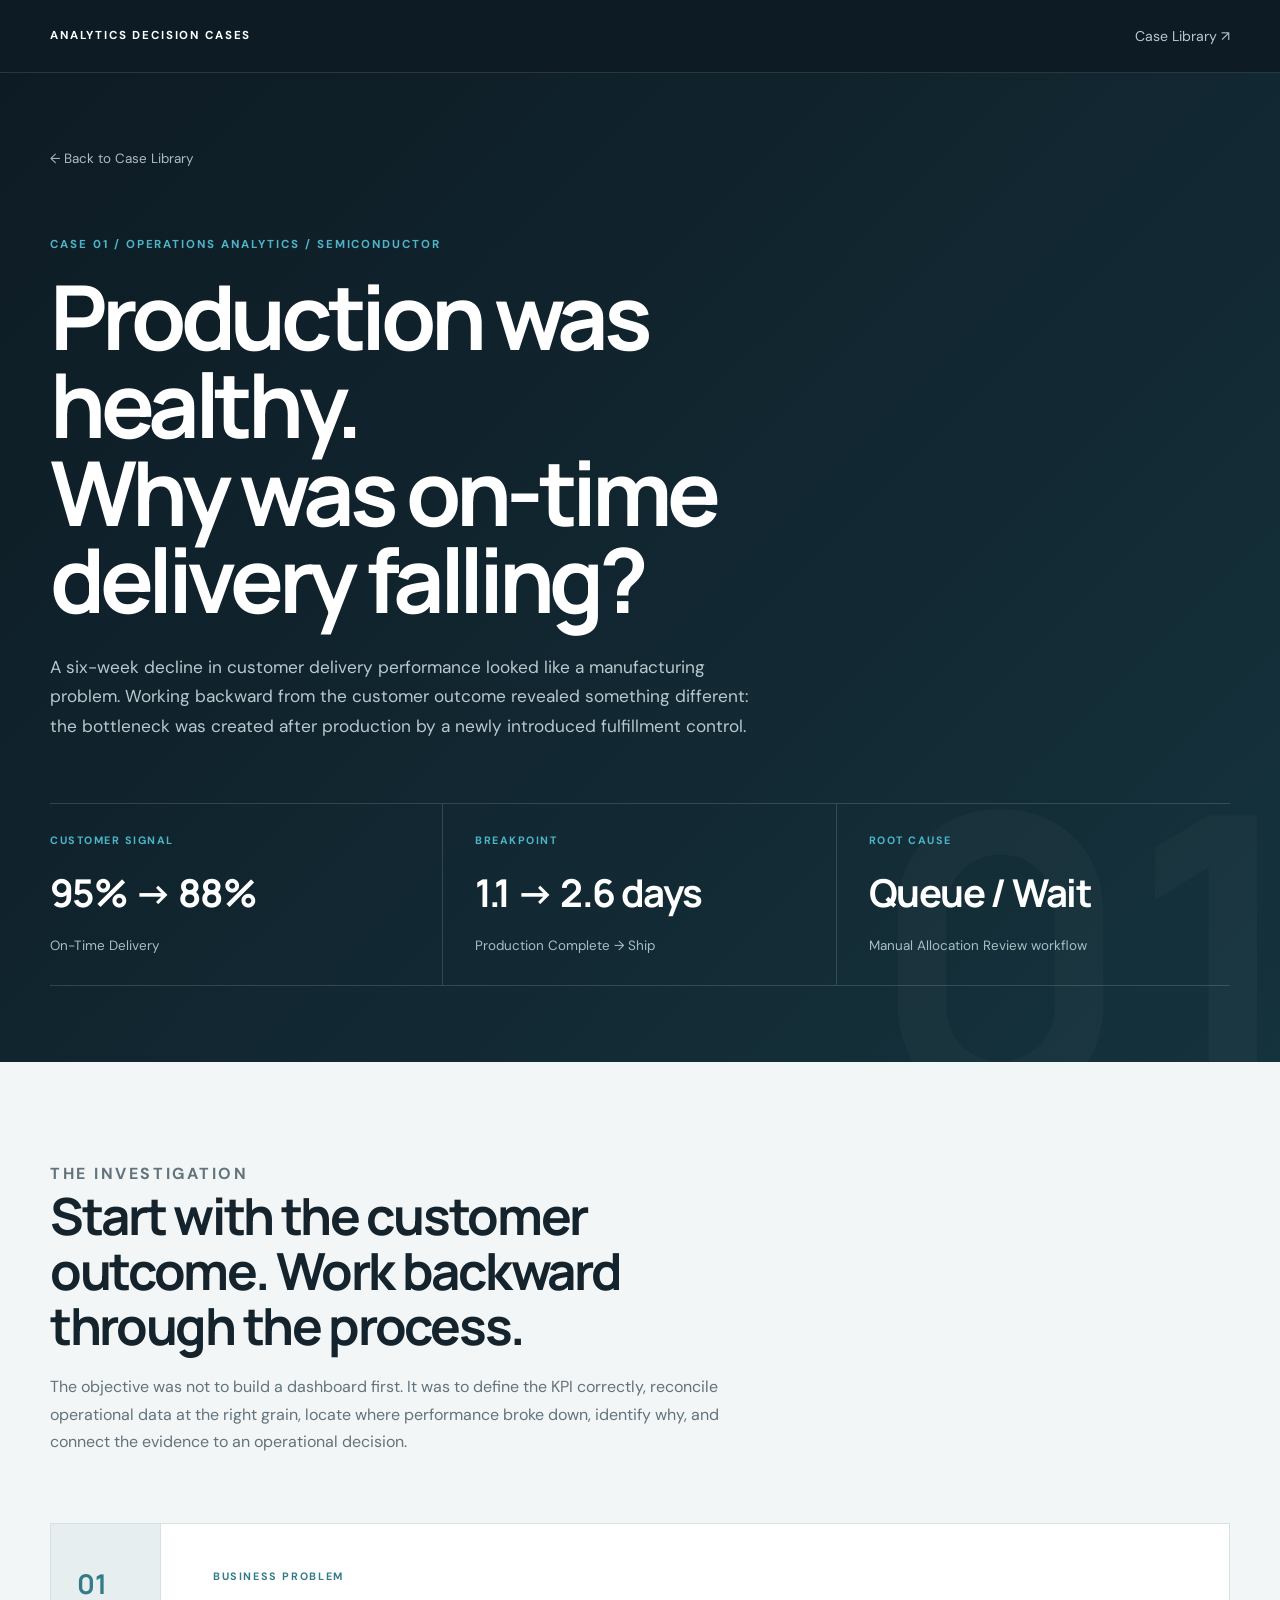
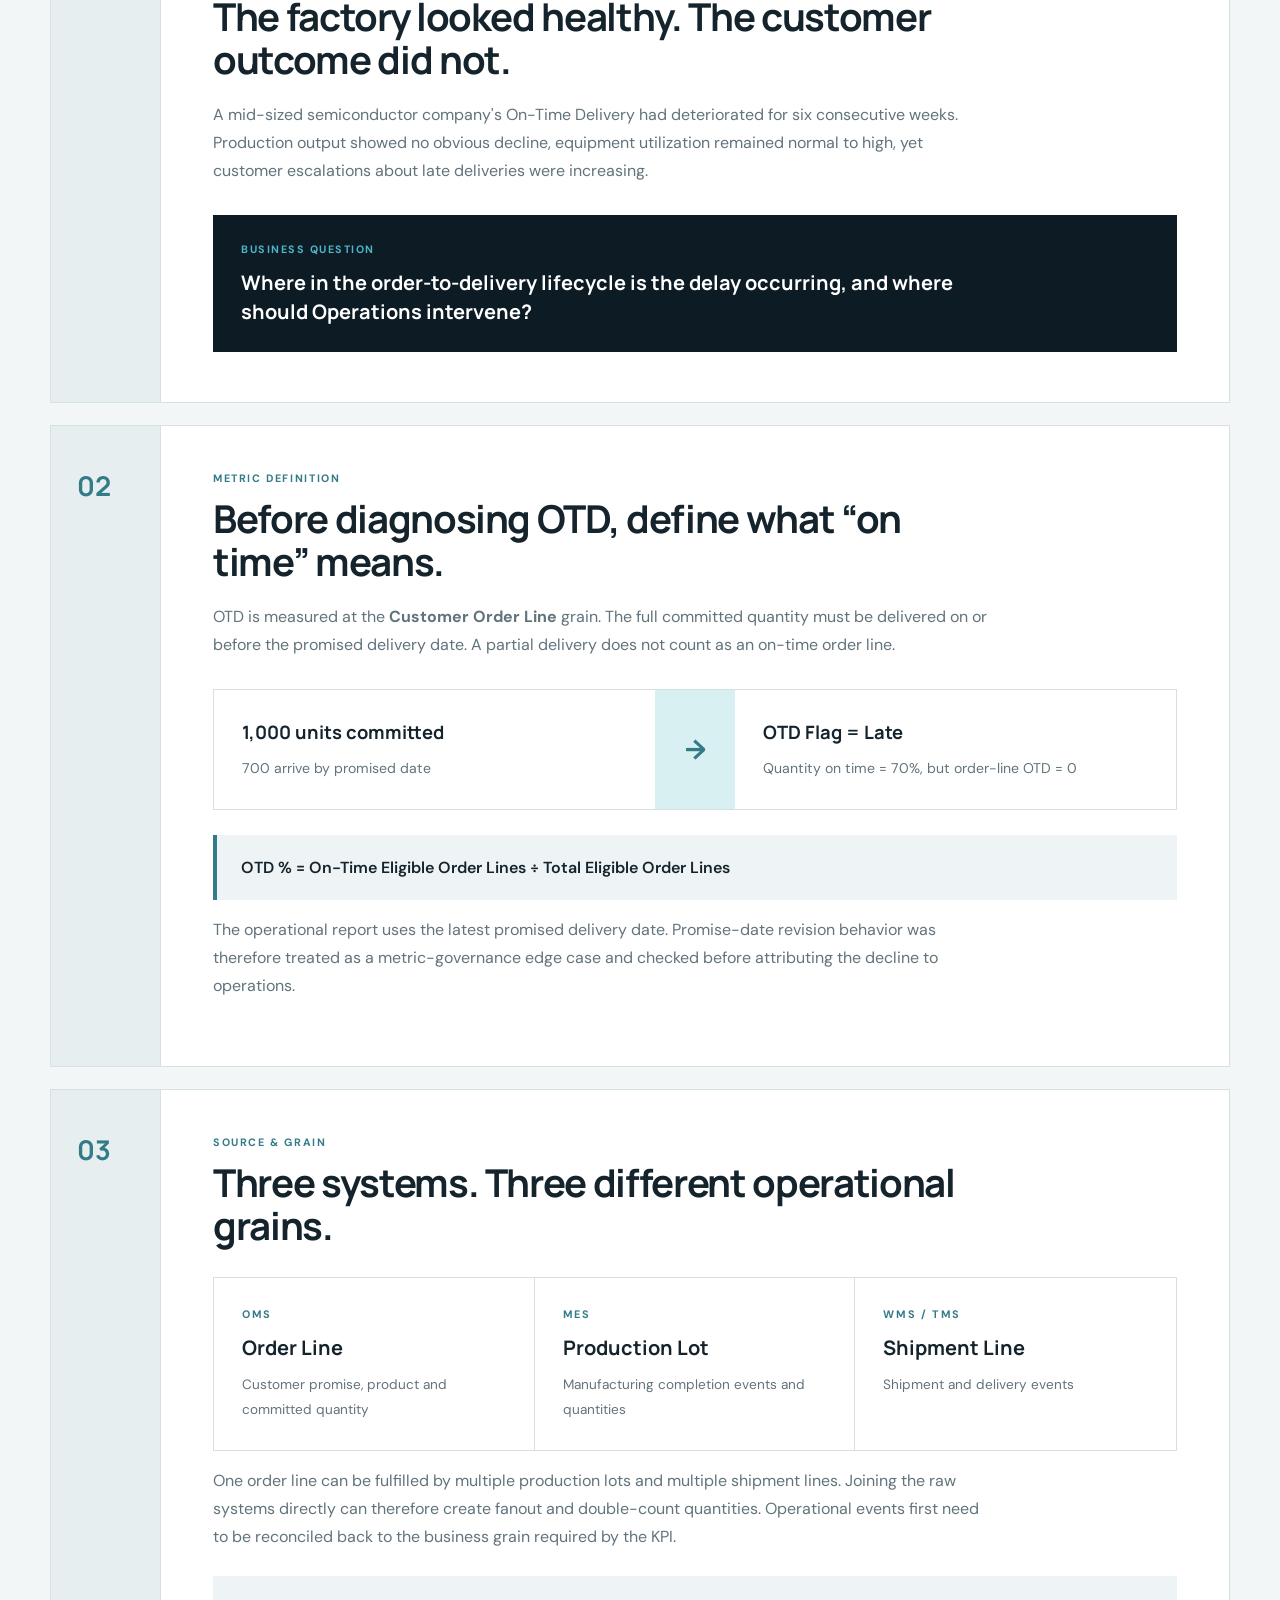
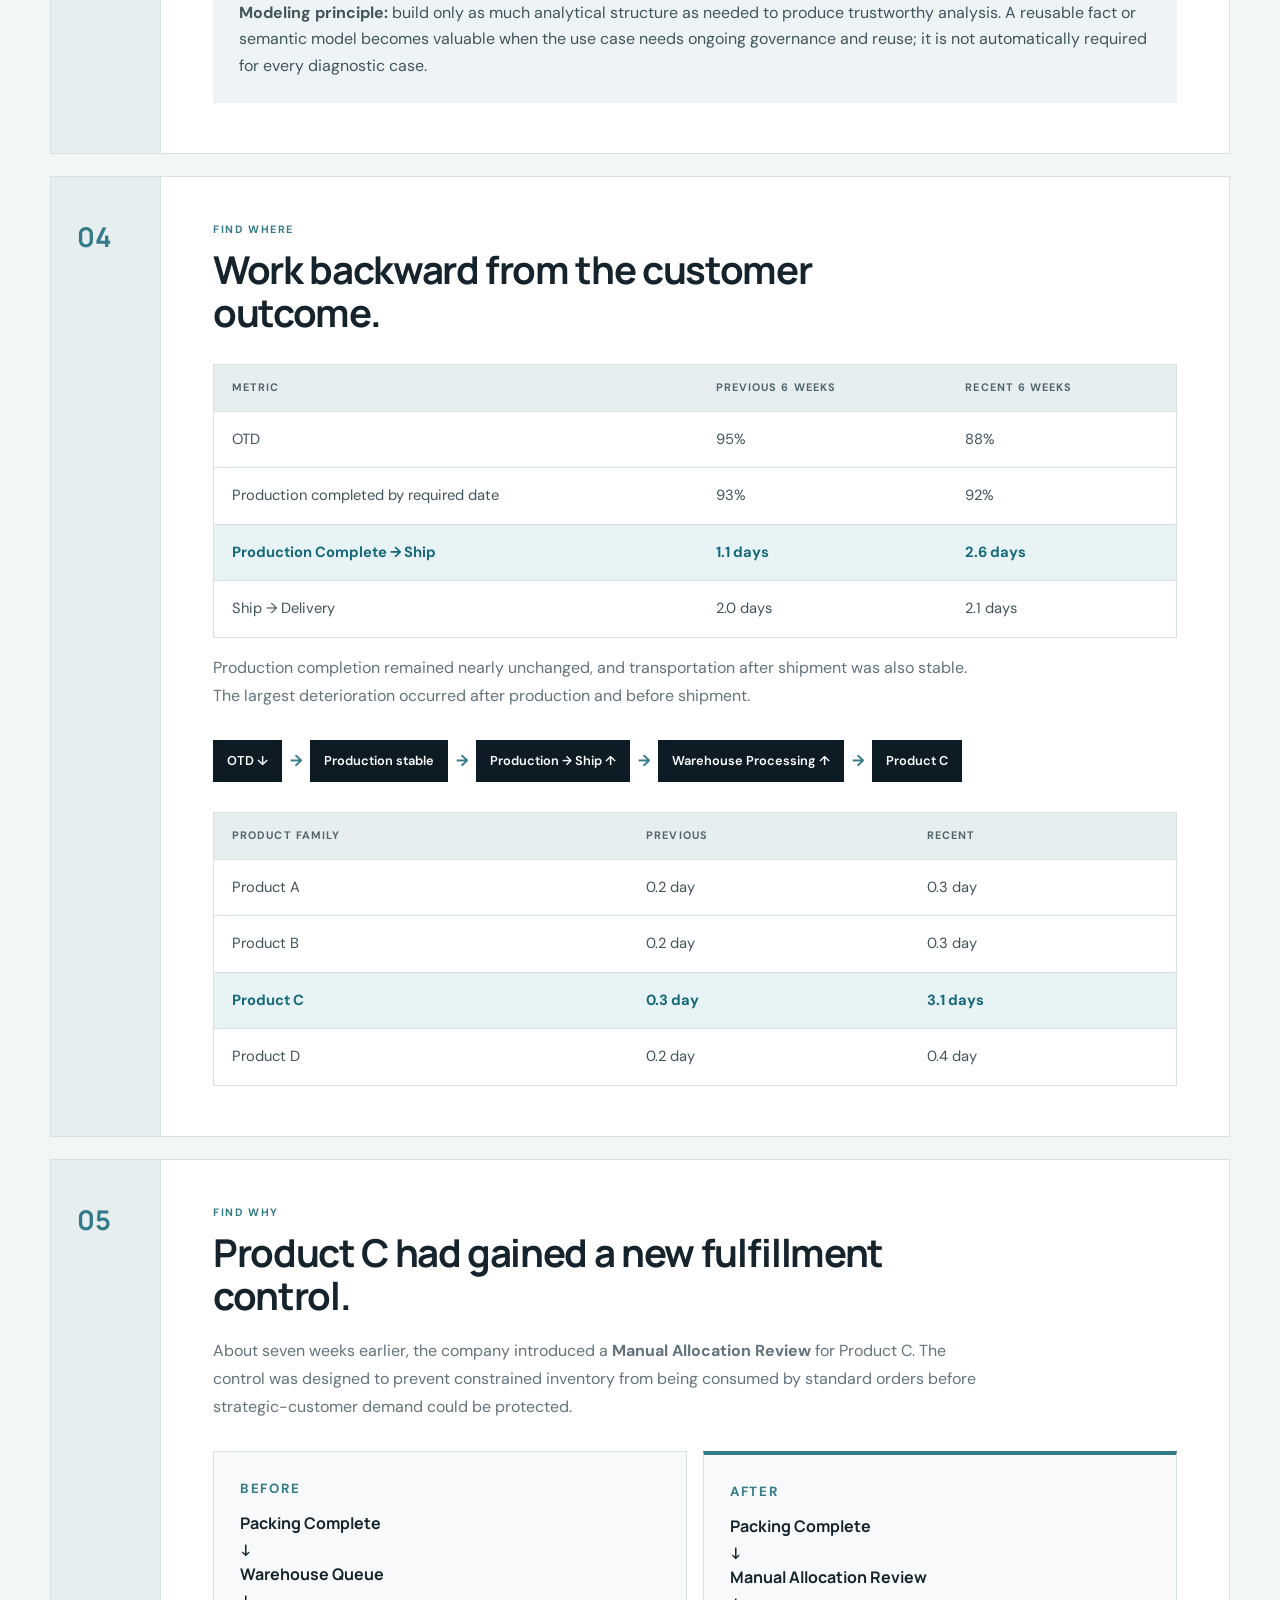
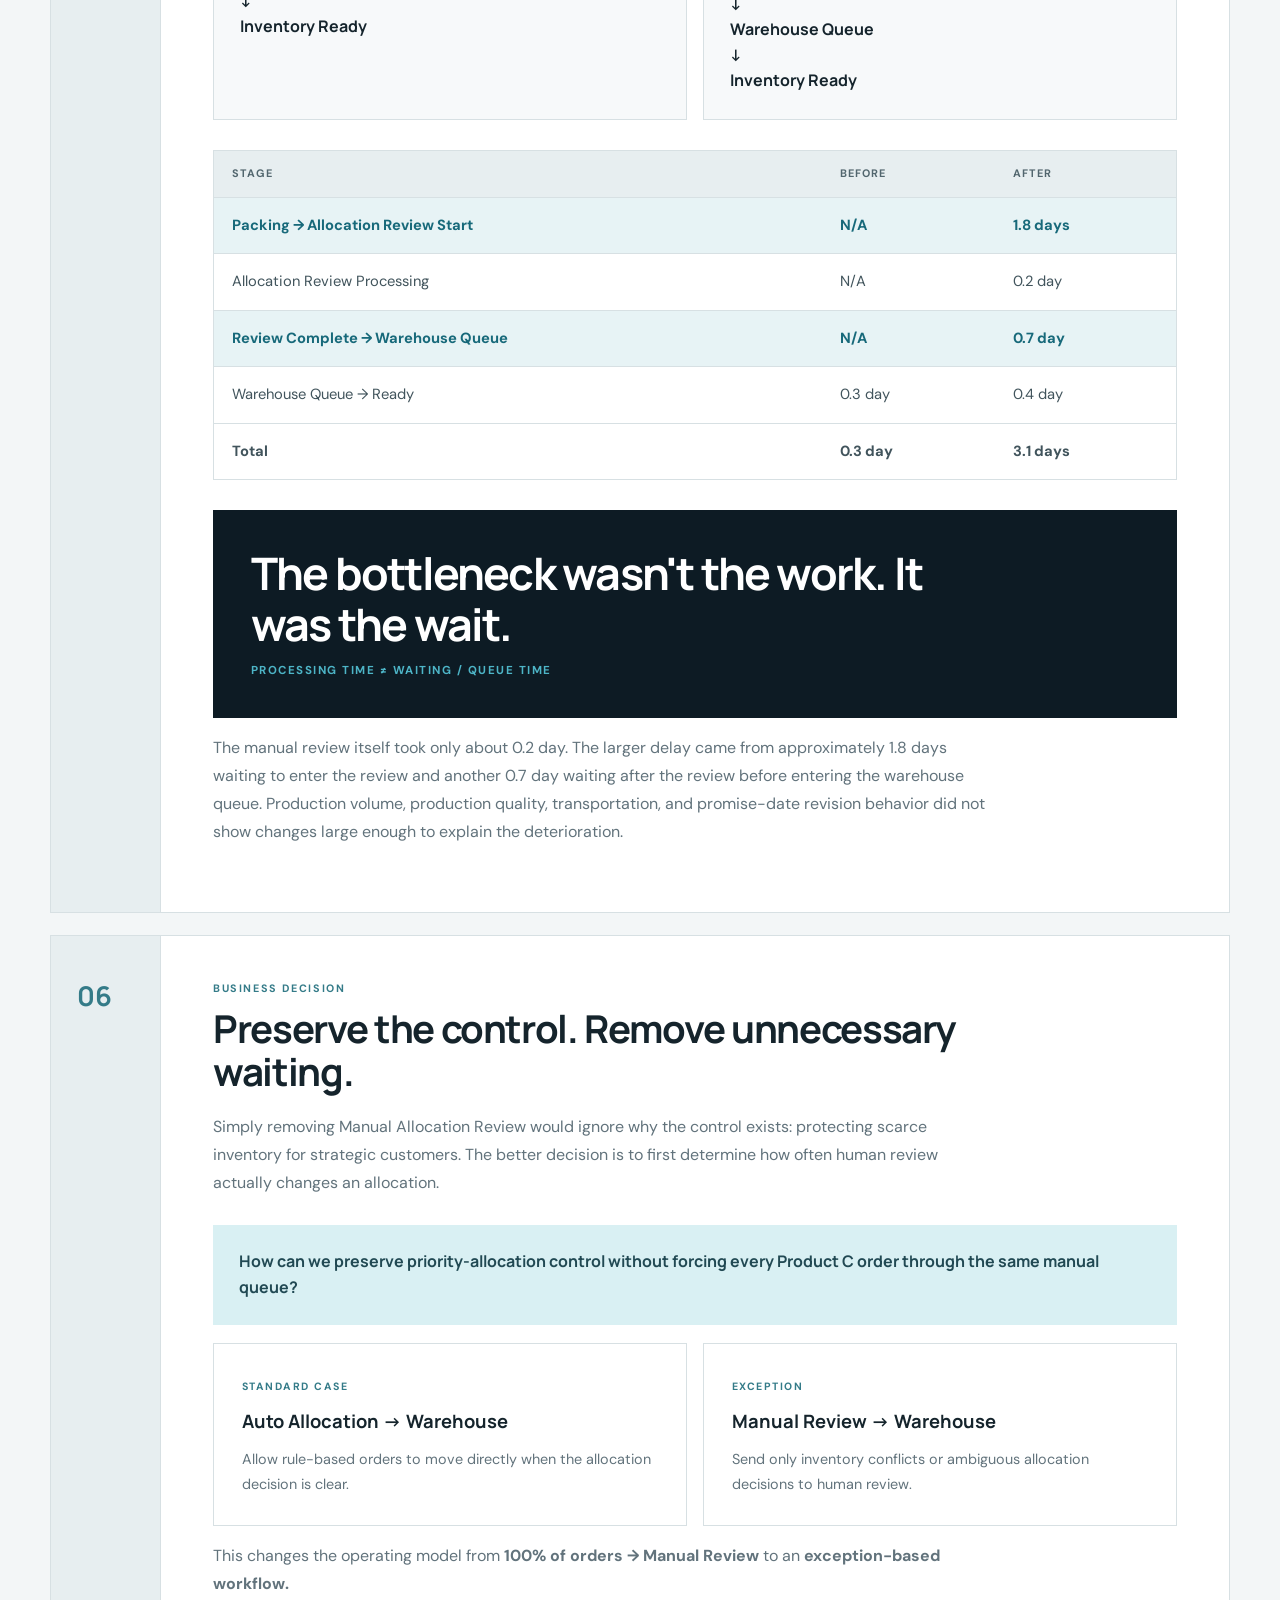
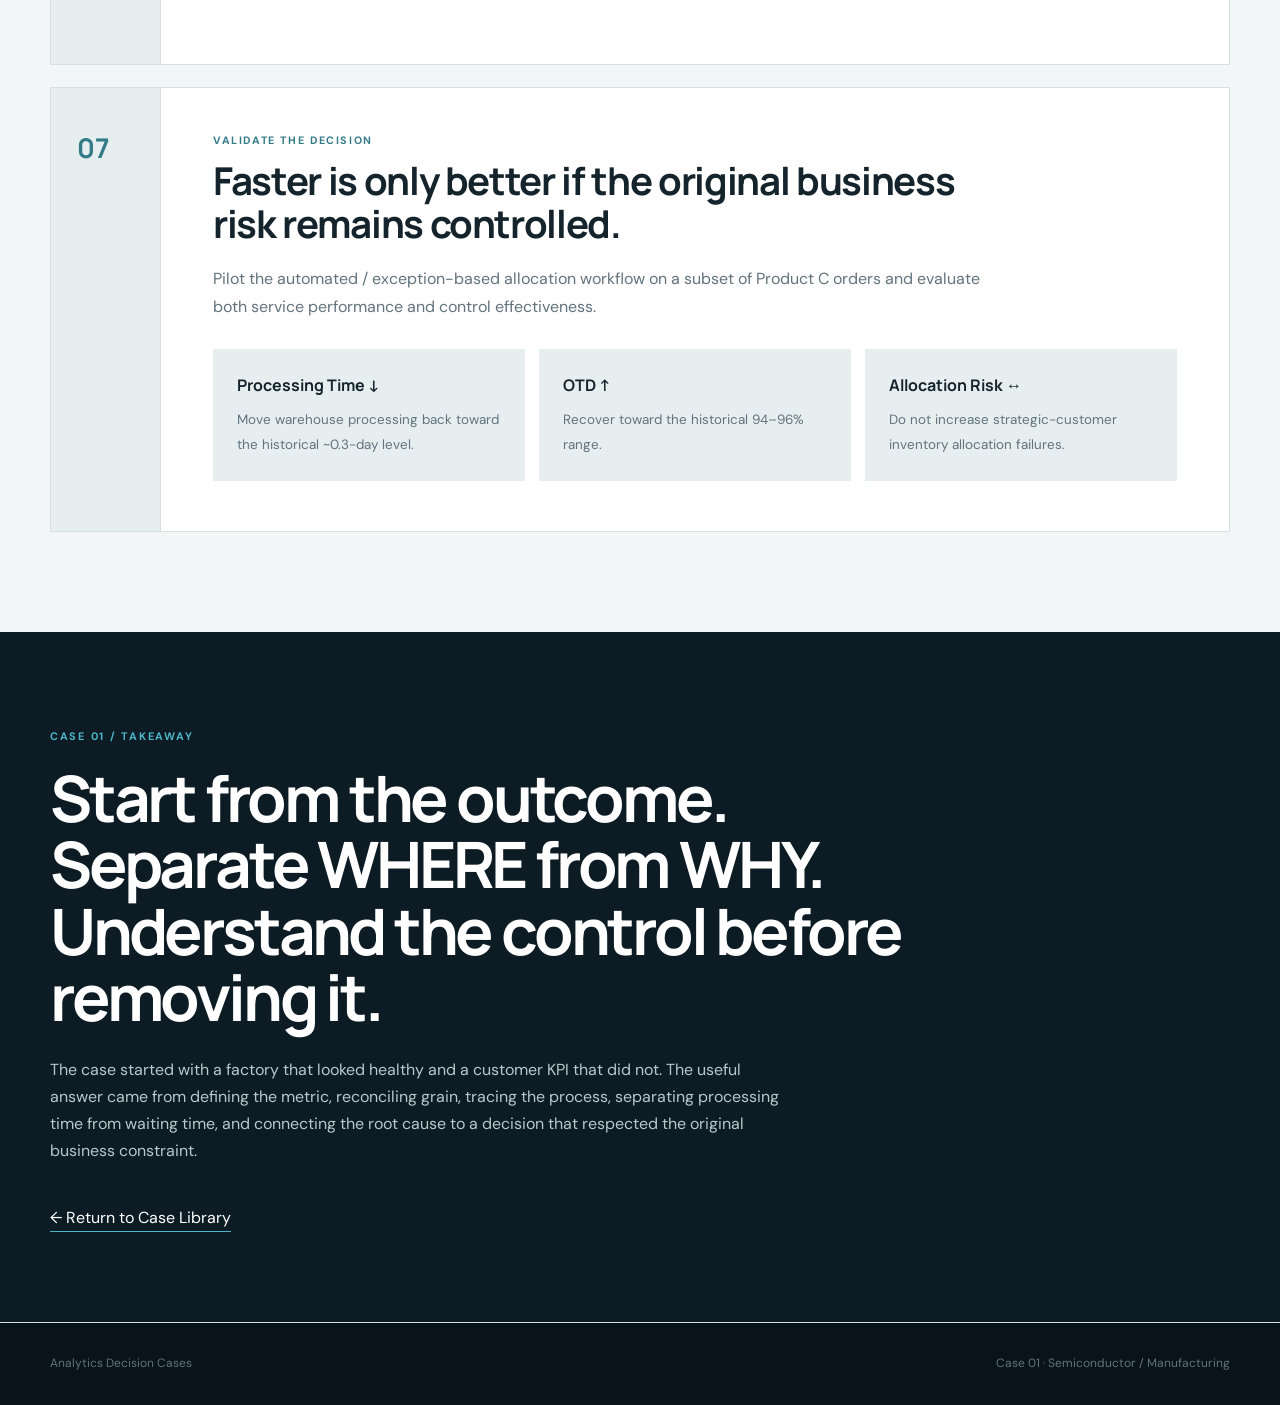
==== commit 7769e8a5: "Update print statement from 'Hello' to 'Goodbye'" ====
--- a/cases/semiconductor-otd/index.html
+++ b/cases/semiconductor-otd/index.html
@@ -2,1154 +2,968 @@
 <html lang="en">
 
 <head>
-
-<meta charset="UTF-8">
-
-<meta
-  name="viewport"
-  content="width=device-width, initial-scale=1.0"
->
-
-<meta
-  name="description"
-  content="Semiconductor operations analytics case: diagnosing why on-time delivery fell while production remained healthy."
->
-
-<title>
-Semiconductor OTD Case | Analytics Decision Cases
-</title>
-
-<link
-  rel="stylesheet"
-  href="../../styles.css"
->
-
-
-<style>
-
-/* =========================================================
-   SEMICONDUCTOR CASE DETAIL PAGE
-   ========================================================= */
-
-body.case-page {
-
-  --case-bg: #edf3f5;
-  --case-paper: #ffffff;
-
-  --case-ink: #122630;
-  --case-muted: #60747d;
-
-  --case-accent: #176b7a;
-  --case-soft: #dcecef;
-
-  --case-dark: #143a45;
-
-  background: var(--case-bg);
-
-  color: var(--case-ink);
-}
-
-
-/* =========================================================
-   HEADER
-   ========================================================= */
-
-.case-page .site-header {
-
-  background: var(--case-dark);
-
-  border-bottom: 0;
-}
-
-
-.case-page .site-header .brand,
-.case-page .site-header .nav-link {
-
-  color: #f6fbfc;
-}
-
-
-/* =========================================================
-   CASE HERO
-   ========================================================= */
-
-.case-hero {
-
-  width:
-    min(
-      calc(100% - 48px),
-      1240px
-    );
-
-  margin:
-    34px auto 0;
-
-  padding:
-    56px 64px 64px;
-
-  background:
-    var(--case-paper);
-
-  border:
-    1px solid #d4e0e4;
-
-  border-radius:
-    16px 16px 0 0;
-
-  position: relative;
-
-  overflow: hidden;
-}
-
-
-/* Large Case Number */
-
-.case-hero::before {
-
-  content: "01";
-
-  position: absolute;
-
-  right: 46px;
-
-  top: 18px;
-
-  font-family:
-    "Manrope",
-    Arial,
-    sans-serif;
-
-  font-size:
-    clamp(
-      7rem,
-      14vw,
-      12rem
-    );
-
-  line-height: 1;
-
-  font-weight: 700;
-
-  color: #edf4f6;
-
-  z-index: 0;
-}
-
-
-.case-hero > * {
-
-  position: relative;
-
-  z-index: 1;
-}
-
-
-/* Back Link */
-
-.back-link {
-
-  display: inline-block;
-
-  margin-bottom: 44px;
-
-  color:
-    var(--case-accent);
-
-  text-decoration: none;
-
-  font-size: .9rem;
-}
-
-
-.back-link:hover {
-
-  text-decoration: underline;
-}
-
-
-/* Case Label */
-
-.case-kicker {
-
-  color:
-    var(--case-accent);
-
-  font-size: .72rem;
-
-  font-weight: 700;
-
-  letter-spacing: .14em;
-}
-
-
-/* Hero Title */
-
-.case-hero h1 {
-
-  max-width: 850px;
-
-  margin:
-    14px 0 26px;
-
-  color:
-    var(--case-ink);
-
-  font-family:
-    "Manrope",
-    Arial,
-    sans-serif;
-
-  font-size:
-    clamp(
-      2.8rem,
-      5.7vw,
-      4.9rem
-    );
-
-  line-height: 1.03;
-
-  letter-spacing: -.055em;
-}
-
-
-/* Hero Description */
-
-.case-intro {
-
-  max-width: 760px;
-
-  color:
-    var(--case-muted);
-
-  font-size: 1.12rem;
-
-  line-height: 1.65;
-}
-
-
-/* Tags */
-
-.case-tags {
-
-  display: flex;
-
-  flex-wrap: wrap;
-
-  gap: 8px;
-
-  margin-top: 30px;
-}
-
-
-.case-tags span {
-
-  padding:
-    7px 11px;
-
-  background:
-    var(--case-soft);
-
-  border:
-    1px solid #c5dce1;
-
-  border-radius:
-    999px;
-
-  color:
-    var(--case-dark);
-
-  font-size: .76rem;
-}
-
-
-/* =========================================================
-   KPI BAND
-   ========================================================= */
-
-.metric-band {
-
-  width:
-    min(
-      calc(100% - 48px),
-      1240px
-    );
-
-  margin:
-    0 auto;
-
-  padding:
-    40px 0;
-
-  background:
-    var(--case-dark);
-
-  color: white;
-
-  border-radius:
-    0 0 16px 16px;
-}
-
-
-.metric-band .container {
-
-  width: auto;
-
-  margin: 0;
-
-  padding:
-    0 64px;
-}
-
-
-.metric-grid {
-
-  display: grid;
-
-  grid-template-columns:
-    repeat(3, 1fr);
-
-  gap: 0;
-}
-
-
-.metric {
-
-  padding:
-    5px 34px;
-
-  border-right:
-    1px solid
-    rgba(
-      255,
-      255,
-      255,
-      .16
-    );
-}
-
-
-.metric:first-child {
-
-  padding-left: 0;
-}
-
-
-.metric:last-child {
-
-  border-right: 0;
-}
-
-
-.metric small {
-
-  display: block;
-
-  color: #a7d2da;
-
-  font-size: .69rem;
-
-  font-weight: 700;
-
-  letter-spacing: .12em;
-}
-
-
-.metric strong {
-
-  display: block;
-
-  margin:
-    8px 0 3px;
-
-  font-family:
-    "Manrope",
-    Arial,
-    sans-serif;
-
-  font-size: 2rem;
-}
-
-
-.metric span {
-
-  color: #cbd7d2;
-
-  font-size: .88rem;
-}
-
-
-/* =========================================================
-   STORY CONTAINER
-   ========================================================= */
-
-.story {
-
-  width:
-    min(
-      calc(100% - 48px),
-      1120px
-    );
-
-  margin:
-    0 auto;
-
-  padding:
-    72px 0 90px;
-}
-
-
-/* =========================================================
-   INDIVIDUAL ANALYSIS SECTIONS
-   ========================================================= */
-
-.story-section {
-
-  display: grid;
-
-  grid-template-columns:
-    170px
-    minmax(0, 1fr);
-
-  gap: 48px;
-
-  margin:
-    0 0 28px;
-
-  padding:
-    48px 52px;
-
-  background:
-    var(--case-paper);
-
-  border:
-    1px solid #d7e2e5;
-
-  border-radius:
-    12px;
-
-  box-shadow:
-    0 8px 28px
-    rgba(
-      20,
-      58,
-      69,
-      .045
-    );
-}
-
-
-.step {
-
-  color:
-    var(--case-accent);
-
-  font-size: .7rem;
-
-  font-weight: 700;
-
-  letter-spacing: .13em;
-}
-
-
-.story-section h2 {
-
-  margin:
-    0 0 20px;
-
-  color:
-    var(--case-ink);
-
-  font-family:
-    "Manrope",
-    Arial,
-    sans-serif;
-
-  font-size:
-    clamp(
-      1.8rem,
-      3.2vw,
-      2.7rem
-    );
-
-  line-height: 1.13;
-
-  letter-spacing: -.035em;
-}
-
-
-.story-section p {
-
-  max-width: 760px;
-
-  color:
-    var(--case-muted);
-
-  font-size: 1.02rem;
-
-  line-height: 1.7;
-}
-
-
-/* =========================================================
-   CALLOUT
-   ========================================================= */
-
-.callout {
-
-  margin:
-    30px 0;
-
-  padding:
-    25px 28px;
-
-  background:
-    var(--case-soft);
-
-  border-left:
-    4px solid
-    var(--case-accent);
-}
-
-
-.callout strong {
-
-  font-family:
-    "Manrope",
-    Arial,
-    sans-serif;
-
-  font-size: 1.12rem;
-}
-
-
-/* =========================================================
-   KPI DEFINITION EXAMPLE
-   ========================================================= */
-
-.rule {
-
-  display: grid;
-
-  grid-template-columns:
-    1fr auto 1fr;
-
-  gap: 20px;
-
-  align-items: center;
-
-  margin:
-    28px 0;
-
-  padding:
-    26px;
-
-  background:
-    #f9fbfc;
-
-  border:
-    1px solid #d7e2e5;
-}
-
-
-.rule-box strong {
-
-  display: block;
-
-  font-size: 1.15rem;
-}
-
-
-.rule-box small {
-
-  color:
-    var(--case-muted);
-}
-
-
-.arrow {
-
-  color:
-    var(--case-accent);
-
-  font-size: 1.5rem;
-}
-
-
-/* =========================================================
-   SOURCE & GRAIN
-   ========================================================= */
-
-.grain-grid {
-
-  display: grid;
-
-  grid-template-columns:
-    repeat(3, 1fr);
-
-  gap: 14px;
-
-  margin-top: 28px;
-}
-
-
-.grain-card {
-
-  padding:
-    22px;
-
-  background:
-    #f9fbfc;
-
-  border:
-    1px solid #d7e2e5;
-}
-
-
-.grain-card small {
-
-  color:
-    var(--case-accent);
-
-  font-weight: 700;
-
-  letter-spacing: .1em;
-}
-
-
-.grain-card strong {
-
-  display: block;
-
-  margin-top: 6px;
-
-  font-size: 1.1rem;
-}
-
-
-/* =========================================================
-   TABLES
-   ========================================================= */
-
-.data-table {
-
-  width: 100%;
-
-  margin:
-    26px 0;
-
-  background:
-    #f9fbfc;
-
-  border:
-    1px solid #d7e2e5;
-
-  border-collapse: collapse;
-}
-
-
-.data-table th,
-.data-table td {
-
-  padding:
-    14px 16px;
-
-  text-align: left;
-
-  border-bottom:
-    1px solid #d7e2e5;
-}
-
-
-.data-table th {
-
-  background:
-    #eaf1f3;
-
-  color:
-    var(--case-muted);
-
-  font-size: .72rem;
-
-  letter-spacing: .07em;
-}
-
-
-.data-table tr:last-child td {
-
-  border-bottom: 0;
-}
-
-
-.highlight-row td {
-
-  color:
-    var(--case-accent);
-
-  font-weight: 700;
-}
-
-
-/* =========================================================
-   DIAGNOSTIC FLOW
-   ========================================================= */
-
-.diagnostic {
-
-  display: flex;
-
-  flex-wrap: wrap;
-
-  align-items: center;
-
-  gap: 9px;
-
-  margin:
-    30px 0;
-}
-
-
-.diagnostic span {
-
-  padding:
-    10px 13px;
-
-  background:
-    var(--case-soft);
-
-  border:
-    1px solid #c5dce1;
-
-  border-radius: 4px;
-
-  font-size: .9rem;
-
-  font-weight: 600;
-}
-
-
-.diagnostic b {
-
-  color:
-    var(--case-accent);
-}
-
-
-/* =========================================================
-   ROOT CAUSE QUOTE
-   ========================================================= */
-
-.quote {
-
-  margin:
-    36px 0;
-
-  padding:
-    35px;
-
-  background:
-    var(--case-dark);
-
-  color: white;
-
-  font-family:
-    "Manrope",
-    Arial,
-    sans-serif;
-
-  font-size:
-    clamp(
-      1.5rem,
-      3vw,
-      2.4rem
-    );
-
-  line-height: 1.2;
-
-  letter-spacing: -.03em;
-}
-
-
-.quote small {
-
-  display: block;
-
-  margin-top: 12px;
-
-  color: #a7d2da;
-
-  font-family:
-    "DM Sans",
-    Arial,
-    sans-serif;
-
-  font-size: .8rem;
-
-  letter-spacing: .08em;
-}
-
-
-/* =========================================================
-   DECISION
-   ========================================================= */
-
-.decision-flow {
-
-  display: grid;
-
-  grid-template-columns:
-    1fr 1fr;
-
-  gap: 16px;
-
-  margin:
-    28px 0;
-}
-
-
-.decision-card {
-
-  padding:
-    26px;
-
-  background:
-    #f9fbfc;
-
-  border:
-    1px solid #d7e2e5;
-}
-
-
-.decision-card small {
-
-  color:
-    var(--case-accent);
-
-  font-weight: 700;
-
-  letter-spacing: .1em;
-}
-
-
-.decision-card strong {
-
-  display: block;
-
-  margin:
-    8px 0;
-}
-
-
-.decision-card p {
-
-  margin: 0;
-
-  font-size: .92rem;
-}
-
-
-/* =========================================================
-   SUCCESS CRITERIA
-   ========================================================= */
-
-.success {
-
-  display: grid;
-
-  grid-template-columns:
-    repeat(3, 1fr);
-
-  gap: 14px;
-
-  margin-top: 30px;
-}
-
-
-.success div {
-
-  padding:
-    22px;
-
-  background:
-    var(--case-soft);
-}
-
-
-.success strong {
-
-  display: block;
-
-  margin-bottom: 5px;
-}
-
-
-.success span {
-
-  color:
-    var(--case-muted);
-
-  font-size: .88rem;
-}
-
-
-/* =========================================================
-   CLOSING
-   ========================================================= */
-
-.closing {
-
-  padding:
-    82px 0 92px;
-
-  background:
-    var(--case-dark);
-
-  color: white;
-}
-
-
-.closing .section-label {
-
-  color: #a7d2da;
-}
-
-
-.closing h2 {
-
-  max-width: 850px;
-
-  margin:
-    0 0 22px;
-
-  color: white;
-
-  font-family:
-    "Manrope",
-    Arial,
-    sans-serif;
-
-  font-size:
-    clamp(
-      2rem,
-      4vw,
-      3.5rem
-    );
-
-  line-height: 1.08;
-
-  letter-spacing: -.045em;
-}
-
-
-.closing .case-intro {
-
-  color: #c7d8dc;
-}
-
-
-.closing .primary-link {
-
-  display: inline-block;
-
-  margin-top: 22px;
-
-  color: white;
-
-  text-decoration: none;
-
-  border-bottom:
-    1px solid white;
-}
-
-
-/* =========================================================
-   FOOTER
-   ========================================================= */
-
-.case-page footer {
-
-  background:
-    #0e2d35;
-
-  border-top:
-    1px solid
-    rgba(
-      255,
-      255,
-      255,
-      .12
-    );
-}
-
-
-.case-page footer .footer-inner {
-
-  color: #b9ccd1;
-}
-
-
-/* =========================================================
-   MOBILE
-   ========================================================= */
-
-@media
-(max-width: 800px) {
-
-  .case-hero {
-
-    width:
-      calc(100% - 30px);
-
-    margin-top:
-      18px;
-
-    padding:
-      38px 26px 42px;
-  }
-
-
-  .case-hero::before {
-
-    right: 18px;
-
-    top: 18px;
-
-    font-size: 7rem;
-  }
-
-
-  .metric-band {
-
-    width:
-      calc(100% - 30px);
-  }
-
-
-  .metric-band .container {
-
-    padding:
-      18px 26px;
-  }
-
-
-  .metric-grid {
-
-    grid-template-columns:
-      1fr;
-  }
-
-
-  .metric {
-
-    padding:
-      20px 0;
-
-    border-right: 0;
-
-    border-bottom:
-      1px solid
-      rgba(
-        255,
-        255,
-        255,
-        .16
-      );
-  }
-
-
-  .metric:last-child {
-
-    border-bottom: 0;
-  }
-
-
-  .story {
-
-    width:
-      calc(100% - 30px);
-  }
-
-
-  .story-section {
-
-    grid-template-columns:
-      1fr;
-
-    gap: 14px;
-
-    padding:
-      30px 25px;
-  }
-
-
-  .grain-grid,
-  .success,
-  .decision-flow {
-
-    grid-template-columns:
-      1fr;
-  }
-
-
-  .rule {
-
-    grid-template-columns:
-      1fr;
-  }
-
-
-  .arrow {
-
-    transform:
-      rotate(90deg);
-
-    width:
-      max-content;
-  }
-
-
-  .data-table {
-
-    font-size: .84rem;
-  }
-
-
-  .data-table th,
-  .data-table td {
-
-    padding:
-      11px 9px;
-  }
-
-}
-
-</style>
+  <meta charset="UTF-8">
+  <meta name="viewport" content="width=device-width, initial-scale=1.0">
+
+  <meta
+    name="description"
+    content="Semiconductor operations analytics case study diagnosing why on-time delivery declined while production remained healthy."
+  >
+
+  <title>
+    Semiconductor OTD Case | Analytics Decision Cases
+  </title>
+
+  <!-- Keep shared fonts / base styles from homepage -->
+  <link rel="stylesheet" href="../../styles.css">
+
+  <style>
+
+    /* =====================================================
+       CASE 01 — SEMICONDUCTOR
+       Independent Case Detail Design System
+       ===================================================== */
+
+    :root {
+      --navy: #0d1b24;
+      --navy-2: #122832;
+      --navy-3: #193943;
+
+      --cyan: #4db5c7;
+      --cyan-light: #d9f0f3;
+
+      --paper: #f3f6f7;
+      --white: #ffffff;
+
+      --ink: #15242c;
+      --muted: #62737c;
+      --line: #d7e0e3;
+
+      --max: 1180px;
+    }
+
+    * {
+      box-sizing: border-box;
+    }
+
+    html {
+      scroll-behavior: smooth;
+    }
+
+    body {
+      margin: 0;
+      background: var(--paper);
+      color: var(--ink);
+      font-family: "DM Sans", Arial, sans-serif;
+    }
+
+    a {
+      color: inherit;
+    }
+
+
+    /* =====================================================
+       CASE NAV
+       ===================================================== */
+
+    .case-nav {
+      background: var(--navy);
+      color: white;
+      border-bottom: 1px solid rgba(255,255,255,.12);
+    }
+
+    .case-nav-inner {
+      width: min(calc(100% - 48px), var(--max));
+      height: 72px;
+      margin: auto;
+
+      display: flex;
+      align-items: center;
+      justify-content: space-between;
+    }
+
+    .case-brand {
+      font-size: .72rem;
+      font-weight: 700;
+      letter-spacing: .16em;
+      text-decoration: none;
+    }
+
+    .case-nav-link {
+      color: #b9c8ce;
+      font-size: .88rem;
+      text-decoration: none;
+    }
+
+    .case-nav-link:hover {
+      color: white;
+    }
+
+
+    /* =====================================================
+       DARK CASE COVER
+       ===================================================== */
+
+    .case-cover {
+      position: relative;
+      overflow: hidden;
+      background:
+        linear-gradient(
+          135deg,
+          #0d1b24 0%,
+          #122832 58%,
+          #15333d 100%
+        );
+      color: white;
+    }
+
+    .case-cover::after {
+      content: "01";
+      position: absolute;
+
+      right: -25px;
+      bottom: -85px;
+
+      font-family: "Manrope", Arial, sans-serif;
+      font-size: clamp(15rem, 31vw, 31rem);
+      font-weight: 700;
+      line-height: 1;
+
+      color: rgba(255,255,255,.025);
+
+      pointer-events: none;
+    }
+
+    .cover-inner {
+      position: relative;
+      z-index: 2;
+
+      width: min(calc(100% - 48px), var(--max));
+      margin: auto;
+
+      padding: 72px 0 76px;
+    }
+
+    .back-link {
+      display: inline-block;
+
+      margin-bottom: 66px;
+
+      color: #a9bdc4;
+
+      font-size: .84rem;
+      text-decoration: none;
+    }
+
+    .back-link:hover {
+      color: white;
+    }
+
+    .case-eyebrow {
+      margin: 0 0 18px;
+
+      color: var(--cyan);
+
+      font-size: .72rem;
+      font-weight: 700;
+      letter-spacing: .17em;
+    }
+
+    .case-title {
+      max-width: 900px;
+
+      margin: 0;
+
+      font-family: "Manrope", Arial, sans-serif;
+      font-size: clamp(3.3rem, 7vw, 6.4rem);
+      font-weight: 700;
+      line-height: .98;
+      letter-spacing: -.06em;
+    }
+
+    .case-summary {
+      max-width: 720px;
+
+      margin: 30px 0 0;
+
+      color: #b9c8ce;
+
+      font-size: 1.08rem;
+      line-height: 1.7;
+    }
+
+
+    /* =====================================================
+       EXECUTIVE SIGNALS
+       ===================================================== */
+
+    .signal-grid {
+      display: grid;
+      grid-template-columns: repeat(3, 1fr);
+
+      margin-top: 62px;
+
+      border-top: 1px solid rgba(255,255,255,.15);
+      border-bottom: 1px solid rgba(255,255,255,.15);
+    }
+
+    .signal {
+      min-height: 150px;
+      padding: 28px 32px;
+
+      border-right: 1px solid rgba(255,255,255,.15);
+    }
+
+    .signal:first-child {
+      padding-left: 0;
+    }
+
+    .signal:last-child {
+      border-right: 0;
+    }
+
+    .signal-label {
+      display: block;
+
+      margin-bottom: 13px;
+
+      color: var(--cyan);
+
+      font-size: .67rem;
+      font-weight: 700;
+      letter-spacing: .14em;
+    }
+
+    .signal-value {
+      display: block;
+
+      margin-bottom: 8px;
+
+      font-family: "Manrope", Arial, sans-serif;
+      font-size: clamp(1.65rem, 3vw, 2.5rem);
+      font-weight: 700;
+      letter-spacing: -.04em;
+    }
+
+    .signal-description {
+      color: #a9bdc4;
+      font-size: .84rem;
+    }
+
+
+    /* =====================================================
+       INVESTIGATION HEADER
+       ===================================================== */
+
+    .investigation-intro {
+      width: min(calc(100% - 48px), var(--max));
+      margin: auto;
+
+      padding: 78px 0 46px;
+    }
+
+    .section-eyebrow {
+      margin: 0 0 12px;
+
+      color: #347b88;
+
+      font-size: .68rem;
+      font-weight: 700;
+      letter-spacing: .16em;
+    }
+
+    .investigation-intro h2 {
+      max-width: 760px;
+
+      margin: 0;
+
+      font-family: "Manrope", Arial, sans-serif;
+      font-size: clamp(2.3rem, 4vw, 4rem);
+      line-height: 1.08;
+      letter-spacing: -.045em;
+    }
+
+    .investigation-intro p {
+      max-width: 680px;
+
+      margin: 20px 0 0;
+
+      color: var(--muted);
+
+      font-size: 1rem;
+      line-height: 1.7;
+    }
+
+
+    /* =====================================================
+       CASE CONTENT
+       ===================================================== */
+
+    .case-body {
+      width: min(calc(100% - 48px), var(--max));
+      margin: auto;
+
+      padding-bottom: 100px;
+    }
+
+    .chapter {
+      display: grid;
+      grid-template-columns: 110px minmax(0, 1fr);
+
+      margin-top: 22px;
+
+      background: white;
+
+      border: 1px solid var(--line);
+    }
+
+    .chapter-number {
+      padding: 38px 26px;
+
+      background: #e7eef0;
+
+      border-right: 1px solid var(--line);
+
+      color: #347b88;
+
+      font-family: "Manrope", Arial, sans-serif;
+      font-size: 1.7rem;
+      font-weight: 700;
+    }
+
+    .chapter-content {
+      padding: 44px 52px 50px;
+    }
+
+    .chapter-label {
+      display: block;
+
+      margin-bottom: 10px;
+
+      color: #347b88;
+
+      font-size: .67rem;
+      font-weight: 700;
+      letter-spacing: .15em;
+    }
+
+    .chapter h3 {
+      max-width: 760px;
+
+      margin: 0 0 20px;
+
+      font-family: "Manrope", Arial, sans-serif;
+      font-size: clamp(1.75rem, 3vw, 2.65rem);
+      line-height: 1.12;
+      letter-spacing: -.035em;
+    }
+
+    .chapter p {
+      max-width: 780px;
+
+      color: var(--muted);
+
+      font-size: 1rem;
+      line-height: 1.75;
+    }
+
+
+    /* =====================================================
+       BUSINESS QUESTION
+       ===================================================== */
+
+    .question-box {
+      margin-top: 30px;
+      padding: 26px 28px;
+
+      background: var(--navy);
+      color: white;
+    }
+
+    .question-box small {
+      display: block;
+
+      margin-bottom: 10px;
+
+      color: var(--cyan);
+
+      font-size: .67rem;
+      font-weight: 700;
+      letter-spacing: .14em;
+    }
+
+    .question-box strong {
+      display: block;
+
+      max-width: 760px;
+
+      font-family: "Manrope", Arial, sans-serif;
+      font-size: 1.25rem;
+      line-height: 1.45;
+    }
+
+
+    /* =====================================================
+       METRIC RULE
+       ===================================================== */
+
+    .metric-rule {
+      display: grid;
+      grid-template-columns: 1fr 80px 1fr;
+
+      margin-top: 30px;
+
+      border: 1px solid var(--line);
+    }
+
+    .metric-rule > div {
+      padding: 28px;
+    }
+
+    .metric-rule strong {
+      display: block;
+
+      margin-bottom: 7px;
+
+      font-family: "Manrope", Arial, sans-serif;
+      font-size: 1.15rem;
+    }
+
+    .metric-rule span {
+      color: var(--muted);
+      font-size: .88rem;
+    }
+
+    .metric-arrow {
+      display: flex;
+      align-items: center;
+      justify-content: center;
+
+      background: var(--cyan-light);
+
+      color: #347b88;
+
+      font-size: 1.7rem;
+      font-weight: 700;
+    }
+
+    .formula {
+      margin-top: 25px;
+      padding: 20px 24px;
+
+      background: #eef4f5;
+
+      border-left: 4px solid #347b88;
+
+      font-weight: 600;
+    }
+
+
+    /* =====================================================
+       DATA GRAIN
+       ===================================================== */
+
+    .grain-flow {
+      display: grid;
+      grid-template-columns: repeat(3, 1fr);
+
+      margin-top: 30px;
+
+      border: 1px solid var(--line);
+    }
+
+    .grain-item {
+      padding: 28px;
+
+      border-right: 1px solid var(--line);
+    }
+
+    .grain-item:last-child {
+      border-right: 0;
+    }
+
+    .grain-system {
+      display: block;
+
+      margin-bottom: 8px;
+
+      color: #347b88;
+
+      font-size: .68rem;
+      font-weight: 700;
+      letter-spacing: .15em;
+    }
+
+    .grain-name {
+      display: block;
+
+      margin-bottom: 7px;
+
+      font-family: "Manrope", Arial, sans-serif;
+      font-size: 1.25rem;
+      font-weight: 700;
+    }
+
+    .grain-desc {
+      color: var(--muted);
+      font-size: .85rem;
+      line-height: 1.5;
+    }
+
+    .principle {
+      margin-top: 25px;
+      padding: 24px 26px;
+
+      background: #eef4f5;
+
+      color: #40555e;
+
+      line-height: 1.65;
+    }
+
+
+    /* =====================================================
+       TABLE
+       ===================================================== */
+
+    .table-wrap {
+      overflow-x: auto;
+
+      margin-top: 30px;
+
+      border: 1px solid var(--line);
+    }
+
+    table {
+      width: 100%;
+
+      border-collapse: collapse;
+
+      background: white;
+    }
+
+    th {
+      padding: 14px 18px;
+
+      background: #e7eef0;
+
+      color: #52666e;
+
+      text-align: left;
+
+      font-size: .68rem;
+      letter-spacing: .1em;
+    }
+
+    td {
+      padding: 16px 18px;
+
+      border-top: 1px solid var(--line);
+
+      color: #41545c;
+
+      font-size: .92rem;
+    }
+
+    tr.highlight td {
+      background: #e7f3f5;
+
+      color: #17697a;
+
+      font-weight: 700;
+    }
+
+
+    /* =====================================================
+       DIAGNOSTIC PATH
+       ===================================================== */
+
+    .path {
+      display: flex;
+      flex-wrap: wrap;
+      align-items: center;
+
+      gap: 8px;
+
+      margin-top: 30px;
+    }
+
+    .path-step {
+      padding: 11px 14px;
+
+      background: var(--navy);
+
+      color: white;
+
+      font-size: .8rem;
+      font-weight: 600;
+    }
+
+    .path-arrow {
+      color: #347b88;
+      font-weight: 700;
+    }
+
+
+    /* =====================================================
+       ROOT CAUSE
+       ===================================================== */
+
+    .process-change {
+      display: grid;
+      grid-template-columns: 1fr 1fr;
+
+      gap: 16px;
+
+      margin-top: 30px;
+    }
+
+    .process-card {
+      padding: 26px;
+
+      border: 1px solid var(--line);
+
+      background: #f7f9fa;
+    }
+
+    .process-card.after {
+      border-top: 4px solid #347b88;
+    }
+
+    .process-card small {
+      display: block;
+
+      margin-bottom: 12px;
+
+      color: #347b88;
+
+      font-weight: 700;
+      letter-spacing: .13em;
+    }
+
+    .process-card strong {
+      font-family: "Manrope", Arial, sans-serif;
+      line-height: 1.6;
+    }
+
+    .root-cause {
+      margin-top: 30px;
+      padding: 38px;
+
+      background: var(--navy);
+
+      color: white;
+    }
+
+    .root-cause strong {
+      display: block;
+
+      max-width: 700px;
+
+      font-family: "Manrope", Arial, sans-serif;
+      font-size: clamp(1.8rem, 3.5vw, 3.2rem);
+      line-height: 1.12;
+      letter-spacing: -.04em;
+    }
+
+    .root-cause span {
+      display: block;
+
+      margin-top: 13px;
+
+      color: var(--cyan);
+
+      font-size: .72rem;
+      font-weight: 700;
+      letter-spacing: .13em;
+    }
+
+
+    /* =====================================================
+       DECISION
+       ===================================================== */
+
+    .decision-question {
+      margin-top: 28px;
+      padding: 24px 26px;
+
+      background: var(--cyan-light);
+
+      color: #214953;
+
+      font-family: "Manrope", Arial, sans-serif;
+      font-weight: 700;
+    }
+
+    .decision-grid {
+      display: grid;
+      grid-template-columns: 1fr 1fr;
+
+      gap: 16px;
+
+      margin-top: 18px;
+    }
+
+    .decision {
+      padding: 28px;
+
+      border: 1px solid var(--line);
+
+      background: white;
+    }
+
+    .decision small {
+      color: #347b88;
+
+      font-size: .66rem;
+      font-weight: 700;
+      letter-spacing: .14em;
+    }
+
+    .decision strong {
+      display: block;
+
+      margin: 10px 0;
+
+      font-family: "Manrope", Arial, sans-serif;
+      font-size: 1.15rem;
+    }
+
+    .decision p {
+      margin: 0;
+
+      font-size: .9rem;
+    }
+
+
+    /* =====================================================
+       VALIDATION
+       ===================================================== */
+
+    .validation-grid {
+      display: grid;
+      grid-template-columns: repeat(3, 1fr);
+
+      gap: 14px;
+
+      margin-top: 28px;
+    }
+
+    .validation {
+      padding: 24px;
+
+      background: #e7eef0;
+    }
+
+    .validation strong {
+      display: block;
+
+      margin-bottom: 7px;
+
+      font-family: "Manrope", Arial, sans-serif;
+    }
+
+    .validation span {
+      color: var(--muted);
+      font-size: .84rem;
+      line-height: 1.5;
+    }
+
+
+    /* =====================================================
+       FINAL TAKEAWAY
+       ===================================================== */
+
+    .takeaway {
+      background: var(--navy);
+      color: white;
+    }
+
+    .takeaway-inner {
+      width: min(calc(100% - 48px), var(--max));
+      margin: auto;
+
+      padding: 90px 0;
+    }
+
+    .takeaway-label {
+      color: var(--cyan);
+
+      font-size: .68rem;
+      font-weight: 700;
+      letter-spacing: .16em;
+    }
+
+    .takeaway h2 {
+      max-width: 900px;
+
+      margin: 17px 0 25px;
+
+      font-family: "Manrope", Arial, sans-serif;
+      font-size: clamp(2.4rem, 5vw, 4.6rem);
+      line-height: 1.04;
+      letter-spacing: -.05em;
+    }
+
+    .takeaway p {
+      max-width: 730px;
+
+      color: #b8c8ce;
+
+      font-size: 1rem;
+      line-height: 1.7;
+    }
+
+    .takeaway a {
+      display: inline-block;
+
+      margin-top: 25px;
+
+      color: white;
+
+      text-decoration: none;
+
+      border-bottom: 1px solid var(--cyan);
+    }
+
+
+    /* =====================================================
+       FOOTER
+       ===================================================== */
+
+    .case-footer {
+      background: #08141a;
+      color: #849ba4;
+    }
+
+    .footer-inner {
+      width: min(calc(100% - 48px), var(--max));
+      margin: auto;
+
+      padding: 28px 0;
+
+      display: flex;
+      justify-content: space-between;
+
+      font-size: .75rem;
+    }
+
+
+    /* =====================================================
+       RESPONSIVE
+       ===================================================== */
+
+    @media (max-width: 800px) {
+
+      .case-nav-inner,
+      .cover-inner,
+      .investigation-intro,
+      .case-body,
+      .takeaway-inner,
+      .footer-inner {
+        width: calc(100% - 32px);
+      }
+
+      .cover-inner {
+        padding: 45px 0 55px;
+      }
+
+      .back-link {
+        margin-bottom: 45px;
+      }
+
+      .case-title {
+        font-size: 3.2rem;
+      }
+
+      .signal-grid {
+        grid-template-columns: 1fr;
+      }
+
+      .signal {
+        padding: 22px 0;
+        border-right: 0;
+        border-bottom: 1px solid rgba(255,255,255,.15);
+      }
+
+      .signal:last-child {
+        border-bottom: 0;
+      }
+
+      .chapter {
+        grid-template-columns: 1fr;
+      }
+
+      .chapter-number {
+        padding: 18px 24px;
+
+        border-right: 0;
+        border-bottom: 1px solid var(--line);
+
+        font-size: 1rem;
+      }
+
+      .chapter-content {
+        padding: 30px 24px 36px;
+      }
+
+      .metric-rule,
+      .grain-flow,
+      .process-change,
+      .decision-grid,
+      .validation-grid {
+        grid-template-columns: 1fr;
+      }
+
+      .metric-arrow {
+        min-height: 55px;
+        transform: rotate(90deg);
+      }
+
+      .grain-item {
+        border-right: 0;
+        border-bottom: 1px solid var(--line);
+      }
+
+      .grain-item:last-child {
+        border-bottom: 0;
+      }
+
+      .footer-inner {
+        gap: 12px;
+        flex-direction: column;
+      }
+
+    }
+
+  </style>
 
 </head>
 
 
-<body class="case-page semiconductor-theme">
-
-
-<!-- ======================================================
-     NAVIGATION
-     ====================================================== -->
-
-<header class="site-header">
-
-  <div class="container nav">
+<body>
+
+
+<!-- =====================================================
+     NAV
+     ===================================================== -->
+
+<header class="case-nav">
+
+  <div class="case-nav-inner">
 
     <a
-      class="brand"
+      class="case-brand"
       href="../../"
     >
       ANALYTICS DECISION CASES
     </a>
 
     <a
-      class="nav-link"
+      class="case-nav-link"
       href="../../#cases"
     >
-      All Cases
+      Case Library ↗
     </a>
 
   </div>
@@ -1160,167 +974,167 @@
 <main>
 
 
-<!-- ======================================================
-     CASE HERO
-     ====================================================== -->
-
-<section class="case-hero">
-
-  <a
-    class="back-link"
-    href="../../"
-  >
-    ← Back to Case Library
-  </a>
-
-
-  <p class="case-kicker">
-
-    CASE 01 · SEMICONDUCTOR / MANUFACTURING
-
+<!-- =====================================================
+     DARK CASE COVER
+     ===================================================== -->
+
+<section class="case-cover">
+
+  <div class="cover-inner">
+
+    <a
+      class="back-link"
+      href="../../"
+    >
+      ← Back to Case Library
+    </a>
+
+
+    <p class="case-eyebrow">
+      CASE 01 / OPERATIONS ANALYTICS / SEMICONDUCTOR
+    </p>
+
+
+    <h1 class="case-title">
+
+      Production was healthy.<br>
+      Why was on-time delivery falling?
+
+    </h1>
+
+
+    <p class="case-summary">
+
+      A six-week decline in customer delivery performance
+      looked like a manufacturing problem.
+
+      Working backward from the customer outcome revealed
+      something different: the bottleneck was created
+      after production by a newly introduced fulfillment control.
+
+    </p>
+
+
+    <div class="signal-grid">
+
+
+      <div class="signal">
+
+        <span class="signal-label">
+          CUSTOMER SIGNAL
+        </span>
+
+        <strong class="signal-value">
+          95% → 88%
+        </strong>
+
+        <span class="signal-description">
+          On-Time Delivery
+        </span>
+
+      </div>
+
+
+      <div class="signal">
+
+        <span class="signal-label">
+          BREAKPOINT
+        </span>
+
+        <strong class="signal-value">
+          1.1 → 2.6 days
+        </strong>
+
+        <span class="signal-description">
+          Production Complete → Ship
+        </span>
+
+      </div>
+
+
+      <div class="signal">
+
+        <span class="signal-label">
+          ROOT CAUSE
+        </span>
+
+        <strong class="signal-value">
+          Queue / Wait
+        </strong>
+
+        <span class="signal-description">
+          Manual Allocation Review workflow
+        </span>
+
+      </div>
+
+
+    </div>
+
+  </div>
+
+</section>
+
+
+
+<!-- =====================================================
+     INVESTIGATION INTRO
+     ===================================================== -->
+
+<section class="investigation-intro">
+
+  <p class="section-eyebrow">
+    THE INVESTIGATION
   </p>
 
-
-  <h1>
-
-    Production Was Healthy.
-    Why Was On-Time Delivery Falling?
-
-  </h1>
-
-
-  <p class="case-intro">
-
-    A business-first diagnostic case tracing a
-    six-week decline in customer delivery performance
-    from KPI definition to an operational bottleneck—and
-    then to a decision that preserves the business
-    control without preserving the wait.
+  <h2>
+    Start with the customer outcome.
+    Work backward through the process.
+  </h2>
+
+  <p>
+
+    The objective was not to build a dashboard first.
+
+    It was to define the KPI correctly, reconcile
+    operational data at the right grain, locate where
+    performance broke down, identify why, and connect
+    the evidence to an operational decision.
 
   </p>
 
-
-  <div class="case-tags">
-
-    <span>Operations Analytics</span>
-
-    <span>Metric Definition</span>
-
-    <span>Data Grain</span>
-
-    <span>Process Analytics</span>
-
-    <span>Root Cause Analysis</span>
-
+</section>
+
+
+
+<div class="case-body">
+
+
+<!-- =====================================================
+     01 BUSINESS PROBLEM
+     ===================================================== -->
+
+<section class="chapter">
+
+  <div class="chapter-number">
+    01
   </div>
 
-</section>
-
-
-<!-- ======================================================
-     KPI SUMMARY
-     ====================================================== -->
-
-<section class="metric-band">
-
-  <div class="container metric-grid">
-
-
-    <div class="metric">
-
-      <small>
-        CUSTOMER OUTCOME
-      </small>
-
-      <strong>
-        95% → 88%
-      </strong>
-
-      <span>
-        On-Time Delivery
-      </span>
-
-    </div>
-
-
-    <div class="metric">
-
-      <small>
-        PRODUCTION
-      </small>
-
-      <strong>
-        93% → 92%
-      </strong>
-
-      <span>
-        Completed by required date
-      </span>
-
-    </div>
-
-
-    <div class="metric">
-
-      <small>
-        POST-PRODUCTION
-      </small>
-
-      <strong>
-        1.1 → 2.6 days
-      </strong>
-
-      <span>
-        Production Complete → Ship
-      </span>
-
-    </div>
-
-
-  </div>
-
-</section>
-
-
-
-<!-- ======================================================
-     ANALYTICAL STORY
-     ====================================================== -->
-
-<div class="story">
-
-
-
-<!-- ======================================================
-     01 BUSINESS PROBLEM
-     ====================================================== -->
-
-<section class="story-section">
-
-  <div>
-
-    <span class="step">
-      01 · BUSINESS PROBLEM
+  <div class="chapter-content">
+
+    <span class="chapter-label">
+      BUSINESS PROBLEM
     </span>
 
-  </div>
-
-
-  <div>
-
-    <h2>
-
+    <h3>
       The factory looked healthy.
       The customer outcome did not.
-
-    </h2>
-
+    </h3>
 
     <p>
 
-      A mid-sized semiconductor company's
-      On-Time Delivery had deteriorated for six
-      consecutive weeks.
+      A mid-sized semiconductor company's On-Time Delivery
+      had deteriorated for six consecutive weeks.
 
       Production output showed no obvious decline,
       equipment utilization remained normal to high,
@@ -1330,18 +1144,20 @@
     </p>
 
 
-    <div class="callout">
+    <div class="question-box">
+
+      <small>
+        BUSINESS QUESTION
+      </small>
 
       <strong>
-        Business question:
+
+        Where in the order-to-delivery lifecycle
+        is the delay occurring, and where should
+        Operations intervene?
+
       </strong>
 
-      <br>
-
-      Where in the order-to-delivery lifecycle
-      is the delay occurring, and where should
-      Operations intervene?
-
     </div>
 
   </div>
@@ -1350,192 +1166,174 @@
 
 
 
-<!-- ======================================================
-     02 DEFINE KPI
-     ====================================================== -->
-
-<section class="story-section">
-
-  <div>
-
-    <span class="step">
-      02 · DEFINE THE KPI
+<!-- =====================================================
+     02 METRIC DEFINITION
+     ===================================================== -->
+
+<section class="chapter">
+
+  <div class="chapter-number">
+    02
+  </div>
+
+  <div class="chapter-content">
+
+    <span class="chapter-label">
+      METRIC DEFINITION
     </span>
 
-  </div>
-
-
-  <div>
-
-    <h2>
-
+    <h3>
       Before diagnosing OTD,
       define what “on time” means.
-
-    </h2>
-
+    </h3>
 
     <p>
 
-      The company measures OTD at the
-      <strong>Customer Order Line</strong>
-      grain.
-
-      The full committed quantity must be
-      delivered on or before the promised
-      delivery date.
-
-      A partial delivery does not count as
-      an on-time order line.
+      OTD is measured at the
+      <strong>Customer Order Line</strong> grain.
+
+      The full committed quantity must be delivered
+      on or before the promised delivery date.
+
+      A partial delivery does not count as an
+      on-time order line.
 
     </p>
 
 
-    <div class="rule">
-
-
-      <div class="rule-box">
+    <div class="metric-rule">
+
+      <div>
 
         <strong>
           1,000 units committed
         </strong>
 
-        <small>
-          700 delivered by promise date
-        </small>
+        <span>
+          700 arrive by promised date
+        </span>
 
       </div>
 
 
-      <div class="arrow">
+      <div class="metric-arrow">
         →
       </div>
 
 
-      <div class="rule-box">
+      <div>
 
         <strong>
           OTD Flag = Late
         </strong>
 
-        <small>
-          On-time quantity = 70%,
-          but order-line OTD = 0
-        </small>
+        <span>
+          Quantity on time = 70%, but order-line OTD = 0
+        </span>
 
       </div>
 
-
     </div>
 
 
-    <p>
-
-      <strong>Metric:</strong>
+    <div class="formula">
 
       OTD % =
       On-Time Eligible Order Lines
       ÷
-      Total Eligible Order Lines.
+      Total Eligible Order Lines
+
+    </div>
+
+
+    <p>
+
+      The operational report uses the latest promised
+      delivery date.
+
+      Promise-date revision behavior was therefore
+      treated as a metric-governance edge case and
+      checked before attributing the decline to operations.
 
     </p>
 
-
-    <p>
-
-      The report uses the latest promised
-      delivery date.
-
-      Promise-date revision behavior was
-      checked as a governance edge case;
-      no material change was found that
-      could explain the recent decline.
-
-    </p>
-
   </div>
 
 </section>
 
 
 
-<!-- ======================================================
+<!-- =====================================================
      03 SOURCE & GRAIN
-     ====================================================== -->
-
-<section class="story-section">
-
-  <div>
-
-    <span class="step">
-      03 · SOURCE & GRAIN
+     ===================================================== -->
+
+<section class="chapter">
+
+  <div class="chapter-number">
+    03
+  </div>
+
+  <div class="chapter-content">
+
+    <span class="chapter-label">
+      SOURCE & GRAIN
     </span>
 
-  </div>
-
-
-  <div>
-
-    <h2>
-
-      Three operational systems.
-      Three different grains.
-
-    </h2>
-
-
-    <div class="grain-grid">
-
-
-      <div class="grain-card">
-
-        <small>
+    <h3>
+      Three systems.
+      Three different operational grains.
+    </h3>
+
+
+    <div class="grain-flow">
+
+
+      <div class="grain-item">
+
+        <span class="grain-system">
           OMS
-        </small>
-
-        <strong>
+        </span>
+
+        <strong class="grain-name">
           Order Line
         </strong>
 
-        <span>
-          Promise, product,
-          committed quantity
+        <span class="grain-desc">
+          Customer promise, product and committed quantity
         </span>
 
       </div>
 
 
-      <div class="grain-card">
-
-        <small>
+      <div class="grain-item">
+
+        <span class="grain-system">
           MES
-        </small>
-
-        <strong>
+        </span>
+
+        <strong class="grain-name">
           Production Lot
         </strong>
 
-        <span>
-          Completion events
-          and quantities
+        <span class="grain-desc">
+          Manufacturing completion events and quantities
         </span>
 
       </div>
 
 
-      <div class="grain-card">
-
-        <small>
+      <div class="grain-item">
+
+        <span class="grain-system">
           WMS / TMS
-        </small>
-
-        <strong>
+        </span>
+
+        <strong class="grain-name">
           Shipment Line
         </strong>
 
-        <span>
-          Shipment and
-          delivery events
+        <span class="grain-desc">
+          Shipment and delivery events
         </span>
 
       </div>
@@ -1546,33 +1344,28 @@
 
     <p>
 
-      One order line may be fulfilled by
-      multiple production lots and multiple
-      shipment lines.
-
-      A direct raw join can therefore create
-      fanout and double-count quantities.
-
-      The analysis first reconciles operational
-      events back to the business grain needed
-      for OTD.
+      One order line can be fulfilled by multiple
+      production lots and multiple shipment lines.
+
+      Joining the raw systems directly can therefore
+      create fanout and double-count quantities.
+
+      Operational events first need to be reconciled
+      back to the business grain required by the KPI.
 
     </p>
 
 
-    <div class="callout">
-
-      <strong>
-        Modeling principle:
-      </strong>
-
-      Do not build a fact table just because
-      one can be built.
-
-      Model only as much as needed to produce
-      trustworthy analysis; operationalize
-      further when reuse and governance
-      justify it.
+    <div class="principle">
+
+      <strong>Modeling principle:</strong>
+
+      build only as much analytical structure as needed
+      to produce trustworthy analysis.
+
+      A reusable fact or semantic model becomes valuable
+      when the use case needs ongoing governance and reuse;
+      it is not automatically required for every diagnostic case.
 
     </div>
 
@@ -1582,272 +1375,163 @@
 
 
 
-<!-- ======================================================
+<!-- =====================================================
      04 FIND WHERE
-     ====================================================== -->
-
-<section class="story-section">
-
-  <div>
-
-    <span class="step">
-      04 · FIND WHERE
+     ===================================================== -->
+
+<section class="chapter">
+
+  <div class="chapter-number">
+    04
+  </div>
+
+  <div class="chapter-content">
+
+    <span class="chapter-label">
+      FIND WHERE
     </span>
 
-  </div>
-
-
-  <div>
-
-    <h2>
-
-      Work backward from
-      the customer outcome.
-
-    </h2>
-
-
-    <table class="data-table">
-
-      <thead>
-
-        <tr>
-
-          <th>
-            METRIC
-          </th>
-
-          <th>
-            PREVIOUS 6 WEEKS
-          </th>
-
-          <th>
-            RECENT 6 WEEKS
-          </th>
-
-        </tr>
-
-      </thead>
-
-
-      <tbody>
-
-
-        <tr>
-
-          <td>
-            OTD
-          </td>
-
-          <td>
-            95%
-          </td>
-
-          <td>
-            88%
-          </td>
-
-        </tr>
-
-
-        <tr>
-
-          <td>
-            Production completed
-            by required date
-          </td>
-
-          <td>
-            93%
-          </td>
-
-          <td>
-            92%
-          </td>
-
-        </tr>
-
-
-        <tr class="highlight-row">
-
-          <td>
-            Production Complete → Ship
-          </td>
-
-          <td>
-            1.1 days
-          </td>
-
-          <td>
-            2.6 days
-          </td>
-
-        </tr>
-
-
-        <tr>
-
-          <td>
-            Ship → Delivery
-          </td>
-
-          <td>
-            2.0 days
-          </td>
-
-          <td>
-            2.1 days
-          </td>
-
-        </tr>
-
-
-      </tbody>
-
-    </table>
+    <h3>
+      Work backward from the customer outcome.
+    </h3>
+
+
+    <div class="table-wrap">
+
+      <table>
+
+        <thead>
+
+          <tr>
+            <th>METRIC</th>
+            <th>PREVIOUS 6 WEEKS</th>
+            <th>RECENT 6 WEEKS</th>
+          </tr>
+
+        </thead>
+
+        <tbody>
+
+          <tr>
+            <td>OTD</td>
+            <td>95%</td>
+            <td>88%</td>
+          </tr>
+
+          <tr>
+            <td>Production completed by required date</td>
+            <td>93%</td>
+            <td>92%</td>
+          </tr>
+
+          <tr class="highlight">
+            <td>Production Complete → Ship</td>
+            <td>1.1 days</td>
+            <td>2.6 days</td>
+          </tr>
+
+          <tr>
+            <td>Ship → Delivery</td>
+            <td>2.0 days</td>
+            <td>2.1 days</td>
+          </tr>
+
+        </tbody>
+
+      </table>
+
+    </div>
 
 
     <p>
 
-      Production completion and transportation
-      were nearly stable.
-
-      The deterioration was concentrated
-      after production and before shipment.
+      Production completion remained nearly unchanged,
+      and transportation after shipment was also stable.
+
+      The largest deterioration occurred after production
+      and before shipment.
 
     </p>
 
 
-    <div class="diagnostic">
-
-      <span>
+    <div class="path">
+
+      <span class="path-step">
         OTD ↓
       </span>
 
-      <b>→</b>
-
-      <span>
+      <span class="path-arrow">→</span>
+
+      <span class="path-step">
         Production stable
       </span>
 
-      <b>→</b>
-
-      <span>
+      <span class="path-arrow">→</span>
+
+      <span class="path-step">
         Production → Ship ↑
       </span>
 
-      <b>→</b>
-
-      <span>
+      <span class="path-arrow">→</span>
+
+      <span class="path-step">
         Warehouse Processing ↑
       </span>
 
-      <b>→</b>
-
-      <span>
+      <span class="path-arrow">→</span>
+
+      <span class="path-step">
         Product C
       </span>
 
     </div>
 
 
-    <table class="data-table">
-
-      <thead>
-
-        <tr>
-
-          <th>
-            PRODUCT FAMILY
-          </th>
-
-          <th>
-            PREVIOUS
-          </th>
-
-          <th>
-            RECENT
-          </th>
-
-        </tr>
-
-      </thead>
-
-
-      <tbody>
-
-
-        <tr>
-
-          <td>
-            Product A
-          </td>
-
-          <td>
-            0.2 day
-          </td>
-
-          <td>
-            0.3 day
-          </td>
-
-        </tr>
-
-
-        <tr>
-
-          <td>
-            Product B
-          </td>
-
-          <td>
-            0.2 day
-          </td>
-
-          <td>
-            0.3 day
-          </td>
-
-        </tr>
-
-
-        <tr class="highlight-row">
-
-          <td>
-            Product C
-          </td>
-
-          <td>
-            0.3 day
-          </td>
-
-          <td>
-            3.1 days
-          </td>
-
-        </tr>
-
-
-        <tr>
-
-          <td>
-            Product D
-          </td>
-
-          <td>
-            0.2 day
-          </td>
-
-          <td>
-            0.4 day
-          </td>
-
-        </tr>
-
-
-      </tbody>
-
-    </table>
+    <div class="table-wrap">
+
+      <table>
+
+        <thead>
+
+          <tr>
+            <th>PRODUCT FAMILY</th>
+            <th>PREVIOUS</th>
+            <th>RECENT</th>
+          </tr>
+
+        </thead>
+
+        <tbody>
+
+          <tr>
+            <td>Product A</td>
+            <td>0.2 day</td>
+            <td>0.3 day</td>
+          </tr>
+
+          <tr>
+            <td>Product B</td>
+            <td>0.2 day</td>
+            <td>0.3 day</td>
+          </tr>
+
+          <tr class="highlight">
+            <td>Product C</td>
+            <td>0.3 day</td>
+            <td>3.1 days</td>
+          </tr>
+
+          <tr>
+            <td>Product D</td>
+            <td>0.2 day</td>
+            <td>0.4 day</td>
+          </tr>
+
+        </tbody>
+
+      </table>
+
+    </div>
 
   </div>
 
@@ -1855,289 +1539,219 @@
 
 
 
-<!-- ======================================================
+<!-- =====================================================
      05 FIND WHY
-     ====================================================== -->
-
-<section class="story-section">
-
-  <div>
-
-    <span class="step">
-      05 · FIND WHY
+     ===================================================== -->
+
+<section class="chapter">
+
+  <div class="chapter-number">
+    05
+  </div>
+
+  <div class="chapter-content">
+
+    <span class="chapter-label">
+      FIND WHY
     </span>
 
+    <h3>
+      Product C had gained a new fulfillment control.
+    </h3>
+
+    <p>
+
+      About seven weeks earlier, the company introduced
+      a <strong>Manual Allocation Review</strong> for Product C.
+
+      The control was designed to prevent constrained
+      inventory from being consumed by standard orders
+      before strategic-customer demand could be protected.
+
+    </p>
+
+
+    <div class="process-change">
+
+
+      <div class="process-card">
+
+        <small>
+          BEFORE
+        </small>
+
+        <strong>
+          Packing Complete<br>
+          ↓<br>
+          Warehouse Queue<br>
+          ↓<br>
+          Inventory Ready
+        </strong>
+
+      </div>
+
+
+      <div class="process-card after">
+
+        <small>
+          AFTER
+        </small>
+
+        <strong>
+          Packing Complete<br>
+          ↓<br>
+          Manual Allocation Review<br>
+          ↓<br>
+          Warehouse Queue<br>
+          ↓<br>
+          Inventory Ready
+        </strong>
+
+      </div>
+
+
+    </div>
+
+
+    <div class="table-wrap">
+
+      <table>
+
+        <thead>
+
+          <tr>
+            <th>STAGE</th>
+            <th>BEFORE</th>
+            <th>AFTER</th>
+          </tr>
+
+        </thead>
+
+        <tbody>
+
+          <tr class="highlight">
+            <td>Packing → Allocation Review Start</td>
+            <td>N/A</td>
+            <td>1.8 days</td>
+          </tr>
+
+          <tr>
+            <td>Allocation Review Processing</td>
+            <td>N/A</td>
+            <td>0.2 day</td>
+          </tr>
+
+          <tr class="highlight">
+            <td>Review Complete → Warehouse Queue</td>
+            <td>N/A</td>
+            <td>0.7 day</td>
+          </tr>
+
+          <tr>
+            <td>Warehouse Queue → Ready</td>
+            <td>0.3 day</td>
+            <td>0.4 day</td>
+          </tr>
+
+          <tr>
+            <td><strong>Total</strong></td>
+            <td><strong>0.3 day</strong></td>
+            <td><strong>3.1 days</strong></td>
+          </tr>
+
+        </tbody>
+
+      </table>
+
+    </div>
+
+
+    <div class="root-cause">
+
+      <strong>
+        The bottleneck wasn't the work.
+        It was the wait.
+      </strong>
+
+      <span>
+        PROCESSING TIME ≠ WAITING / QUEUE TIME
+      </span>
+
+    </div>
+
+
+    <p>
+
+      The manual review itself took only about
+      0.2 day.
+
+      The larger delay came from approximately
+      1.8 days waiting to enter the review and
+      another 0.7 day waiting after the review
+      before entering the warehouse queue.
+
+      Production volume, production quality,
+      transportation, and promise-date revision
+      behavior did not show changes large enough
+      to explain the deterioration.
+
+    </p>
+
   </div>
 
-
-  <div>
-
-    <h2>
-
-      A new control changed
-      the fulfillment process.
-
-    </h2>
-
-
-    <p>
-
-      About seven weeks earlier,
-      Product C gained a
-      <strong>
-        Manual Allocation Review
-      </strong>.
-
-      The control was introduced to prevent
-      constrained inventory from being
-      consumed by standard orders before
-      strategic-customer demand could
-      be protected.
-
-    </p>
-
-
-    <p>
-
-      <strong>
-        Before:
-      </strong>
-
-      Packing Complete
-      →
-      Warehouse Queue
-      →
-      Inventory Ready
-
-    </p>
-
-
-    <p>
-
-      <strong>
-        After:
-      </strong>
-
-      Packing Complete
-      →
-      Manual Allocation Review
-      →
-      Warehouse Queue
-      →
-      Inventory Ready
-
-    </p>
-
-
-    <table class="data-table">
-
-      <thead>
-
-        <tr>
-
-          <th>
-            STAGE
-          </th>
-
-          <th>
-            BEFORE
-          </th>
-
-          <th>
-            AFTER
-          </th>
-
-        </tr>
-
-      </thead>
-
-
-      <tbody>
-
-
-        <tr class="highlight-row">
-
-          <td>
-            Packing →
-            Allocation Review Start
-          </td>
-
-          <td>
-            N/A
-          </td>
-
-          <td>
-            1.8 days
-          </td>
-
-        </tr>
-
-
-        <tr>
-
-          <td>
-            Allocation Review Processing
-          </td>
-
-          <td>
-            N/A
-          </td>
-
-          <td>
-            0.2 day
-          </td>
-
-        </tr>
-
-
-        <tr class="highlight-row">
-
-          <td>
-            Review Complete →
-            Warehouse Queue
-          </td>
-
-          <td>
-            N/A
-          </td>
-
-          <td>
-            0.7 day
-          </td>
-
-        </tr>
-
-
-        <tr>
-
-          <td>
-            Warehouse Queue →
-            Ready
-          </td>
-
-          <td>
-            0.3 day
-          </td>
-
-          <td>
-            0.4 day
-          </td>
-
-        </tr>
-
-
-        <tr>
-
-          <td>
-            <strong>
-              Total
-            </strong>
-          </td>
-
-          <td>
-            <strong>
-              0.3 day
-            </strong>
-          </td>
-
-          <td>
-            <strong>
-              3.1 days
-            </strong>
-          </td>
-
-        </tr>
-
-
-      </tbody>
-
-    </table>
-
-
-    <div class="quote">
-
-      “The bottleneck wasn't the work.
-      It was the wait.”
-
-      <small>
-        PROCESSING TIME ≠ WAITING / QUEUE TIME
-      </small>
-
-    </div>
-
-
-    <p>
-
-      The review itself required only about
-      0.2 day.
-
-      Most of the delay came from waiting to
-      enter the review and waiting again
-      after review.
-
-      Production volume, quality,
-      transportation, and promise-date
-      revision behavior were also checked
-      and did not show changes large enough
-      to explain the deterioration.
-
-    </p>
-
+</section>
+
+
+
+<!-- =====================================================
+     06 BUSINESS DECISION
+     ===================================================== -->
+
+<section class="chapter">
+
+  <div class="chapter-number">
+    06
   </div>
 
-</section>
-
-
-
-<!-- ======================================================
-     06 BUSINESS DECISION
-     ====================================================== -->
-
-<section class="story-section">
-
-  <div>
-
-    <span class="step">
-      06 · BUSINESS DECISION
+  <div class="chapter-content">
+
+    <span class="chapter-label">
+      BUSINESS DECISION
     </span>
 
-  </div>
-
-
-  <div>
-
-    <h2>
-
+    <h3>
       Preserve the control.
       Remove unnecessary waiting.
-
-    </h2>
-
+    </h3>
 
     <p>
 
-      Removing Manual Allocation Review
-      immediately would ignore why it exists:
-      protecting scarce inventory for
-      strategic customers.
-
-      The first decision question is therefore:
-
-      <strong>
-        How often does the review actually
-        change an allocation decision?
-      </strong>
+      Simply removing Manual Allocation Review would
+      ignore why the control exists: protecting scarce
+      inventory for strategic customers.
+
+      The better decision is to first determine how
+      often human review actually changes an allocation.
 
     </p>
 
 
-    <div class="decision-flow">
-
-
-      <div class="decision-card">
+    <div class="decision-question">
+
+      How can we preserve priority-allocation control
+      without forcing every Product C order through
+      the same manual queue?
+
+    </div>
+
+
+    <div class="decision-grid">
+
+
+      <div class="decision">
 
         <small>
-          STANDARD / RULE-BASED
+          STANDARD CASE
         </small>
 
         <strong>
@@ -2146,19 +1760,18 @@
 
         <p>
 
-          Route normal orders directly when
-          allocation rules can make the
-          decision reliably.
+          Allow rule-based orders to move directly
+          when the allocation decision is clear.
 
         </p>
 
       </div>
 
 
-      <div class="decision-card">
+      <div class="decision">
 
         <small>
-          CONFLICT / AMBIGUITY
+          EXCEPTION
         </small>
 
         <strong>
@@ -2167,8 +1780,8 @@
 
         <p>
 
-          Escalate only true exceptions that
-          require human judgment.
+          Send only inventory conflicts or ambiguous
+          allocation decisions to human review.
 
         </p>
 
@@ -2180,14 +1793,17 @@
 
     <p>
 
-      This converts a 100% manual-review
-      workflow into an exception-based
-      control.
-
-      If the review rarely changes allocation
-      and existing system rules already
-      protect priority customers,
-      full removal can then be evaluated.
+      This changes the operating model from
+
+      <strong>
+        100% of orders → Manual Review
+      </strong>
+
+      to an
+
+      <strong>
+        exception-based workflow.
+      </strong>
 
     </p>
 
@@ -2197,88 +1813,77 @@
 
 
 
-<!-- ======================================================
+<!-- =====================================================
      07 VALIDATION
-     ====================================================== -->
-
-<section class="story-section">
-
-  <div>
-
-    <span class="step">
-      07 · VALIDATE THE DECISION
+     ===================================================== -->
+
+<section class="chapter">
+
+  <div class="chapter-number">
+    07
+  </div>
+
+  <div class="chapter-content">
+
+    <span class="chapter-label">
+      VALIDATE THE DECISION
     </span>
 
-  </div>
-
-
-  <div>
-
-    <h2>
-
-      A successful change must improve
-      speed without recreating the
-      original risk.
-
-    </h2>
-
+    <h3>
+      Faster is only better if the original business
+      risk remains controlled.
+    </h3>
 
     <p>
 
-      Pilot the automated / exception-based
-      flow for a subset of Product C orders
-      and evaluate both service performance
-      and control effectiveness.
+      Pilot the automated / exception-based allocation
+      workflow on a subset of Product C orders and
+      evaluate both service performance and control
+      effectiveness.
 
     </p>
 
 
-    <div class="success">
-
-
-      <div>
+    <div class="validation-grid">
+
+
+      <div class="validation">
 
         <strong>
-          Warehouse Processing Time ↓
+          Processing Time ↓
         </strong>
 
         <span>
-
-          Move back toward the historical
-          ~0.3-day level.
-
+          Move warehouse processing back toward the
+          historical ~0.3-day level.
         </span>
 
       </div>
 
 
-      <div>
+      <div class="validation">
 
         <strong>
           OTD ↑
         </strong>
 
         <span>
-
           Recover toward the historical
           94–96% range.
-
         </span>
 
       </div>
 
 
-      <div>
+      <div class="validation">
 
         <strong>
-          Allocation Errors ↔
+          Allocation Risk ↔
         </strong>
 
         <span>
-
           Do not increase strategic-customer
-          inventory failures.
-
+          inventory allocation failures.
         </span>
 
       </div>
@@ -2295,59 +1900,43 @@
 
 
 
-<!-- ======================================================
-     CASE TAKEAWAY
-     ====================================================== -->
-
-<section class="closing">
-
-  <div class="container">
-
-
-    <p class="section-label">
-
-      CASE TAKEAWAY
+<!-- =====================================================
+     TAKEAWAY
+     ===================================================== -->
+
+<section class="takeaway">
+
+  <div class="takeaway-inner">
+
+    <span class="takeaway-label">
+      CASE 01 / TAKEAWAY
+    </span>
+
+    <h2>
+
+      Start from the outcome.<br>
+      Separate WHERE from WHY.<br>
+      Understand the control before removing it.
+
+    </h2>
+
+    <p>
+
+      The case started with a factory that looked healthy
+      and a customer KPI that did not.
+
+      The useful answer came from defining the metric,
+      reconciling grain, tracing the process, separating
+      processing time from waiting time, and connecting
+      the root cause to a decision that respected the
+      original business constraint.
 
     </p>
 
-
-    <h2>
-
-      Start from the customer outcome.
-      Separate WHERE from WHY.
-      Understand the control before
-      removing the bottleneck.
-
-    </h2>
-
-
-    <p class="case-intro">
-
-      The case began with a factory that
-      looked healthy and a customer KPI
-      that did not.
-
-      The useful answer came from defining
-      the metric, reconciling grain,
-      tracing the process, separating
-      processing time from waiting time,
-      and connecting the root cause to a
-      decision that respected the business
-      constraint.
-
-    </p>
-
-
-    <a
-      class="primary-link"
-      href="../../"
-    >
-
-      ← Back to all cases
-
+    <a href="../../">
+      ← Return to Case Library
     </a>
 
-
   </div>
 
 </section>
@@ -2357,13 +1946,9 @@
 
 
 
-<!-- ======================================================
-     FOOTER
-     ====================================================== -->
-
-<footer>
-
-  <div class="container footer-inner">
+<footer class="case-footer">
+
+  <div class="footer-inner">
 
     <span>
       Analytics Decision Cases
@@ -2379,5 +1964,4 @@
 
 
 </body>
-
 </html>
